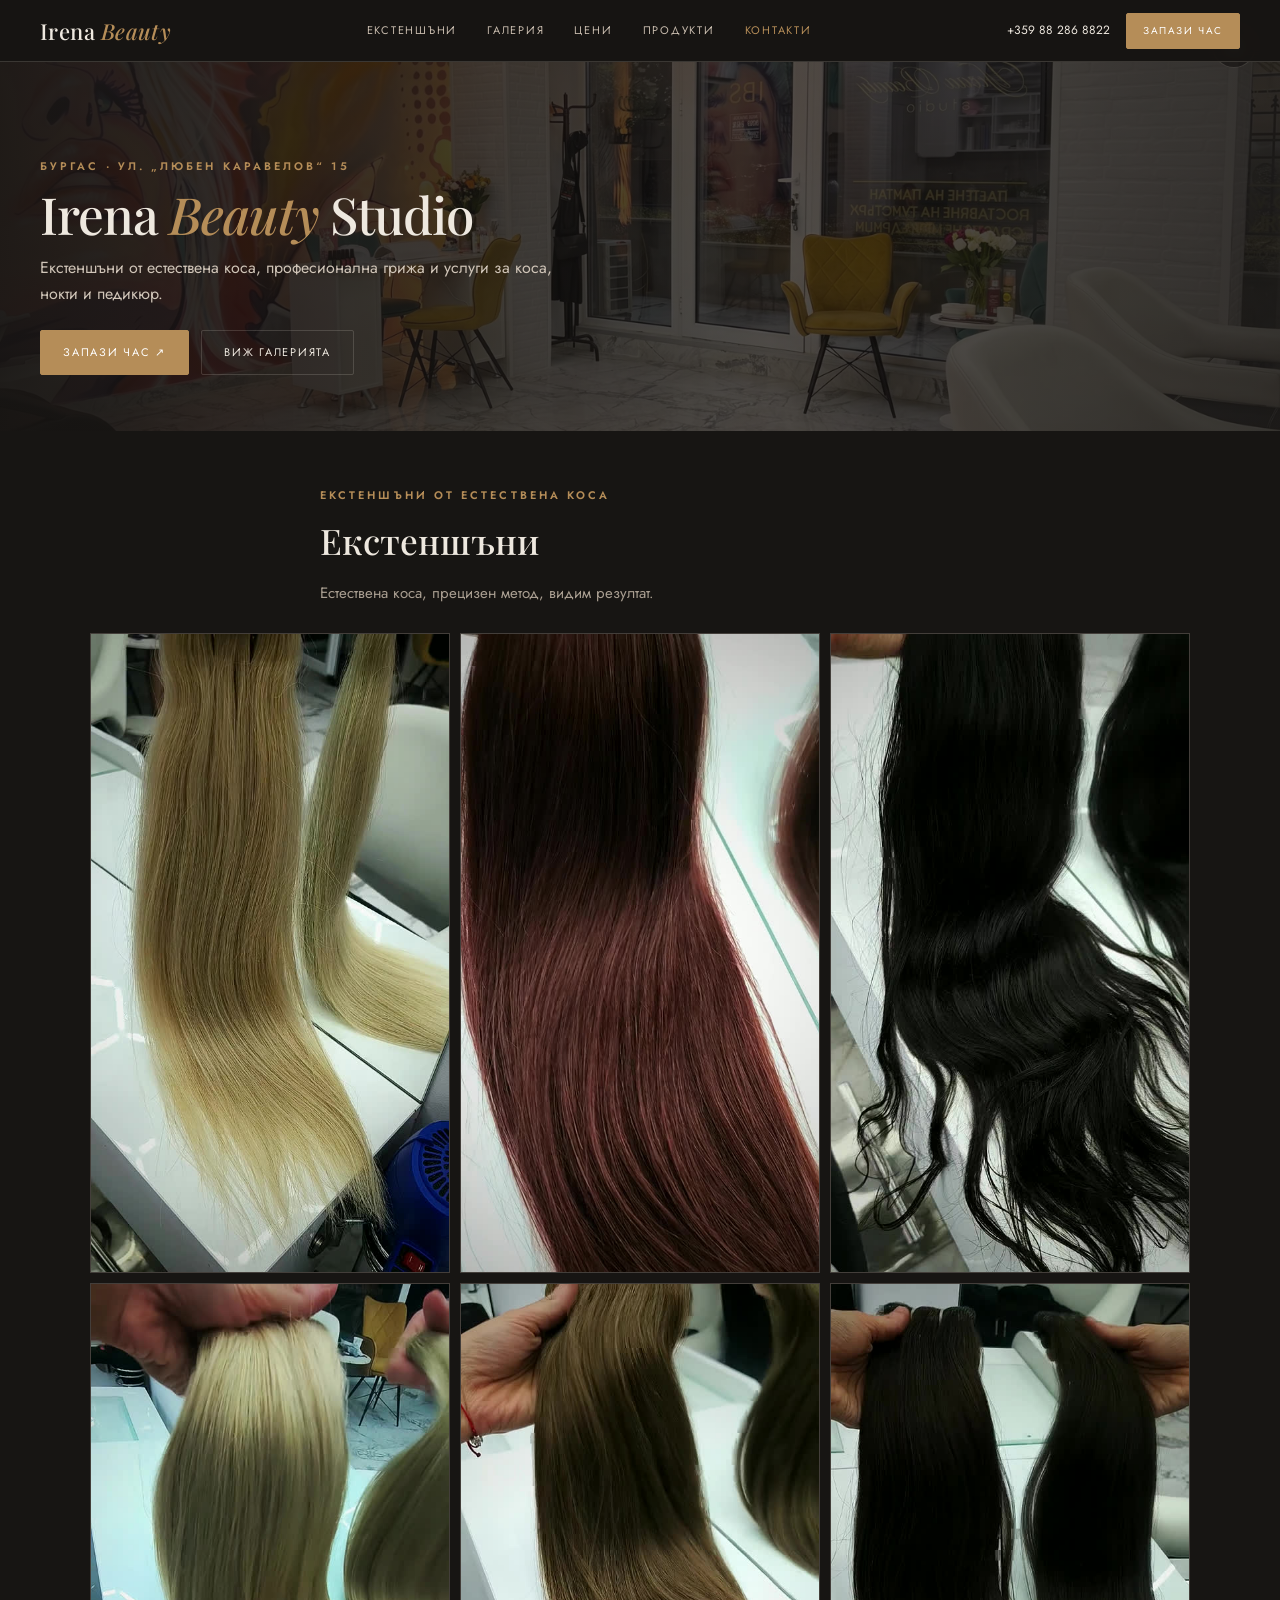
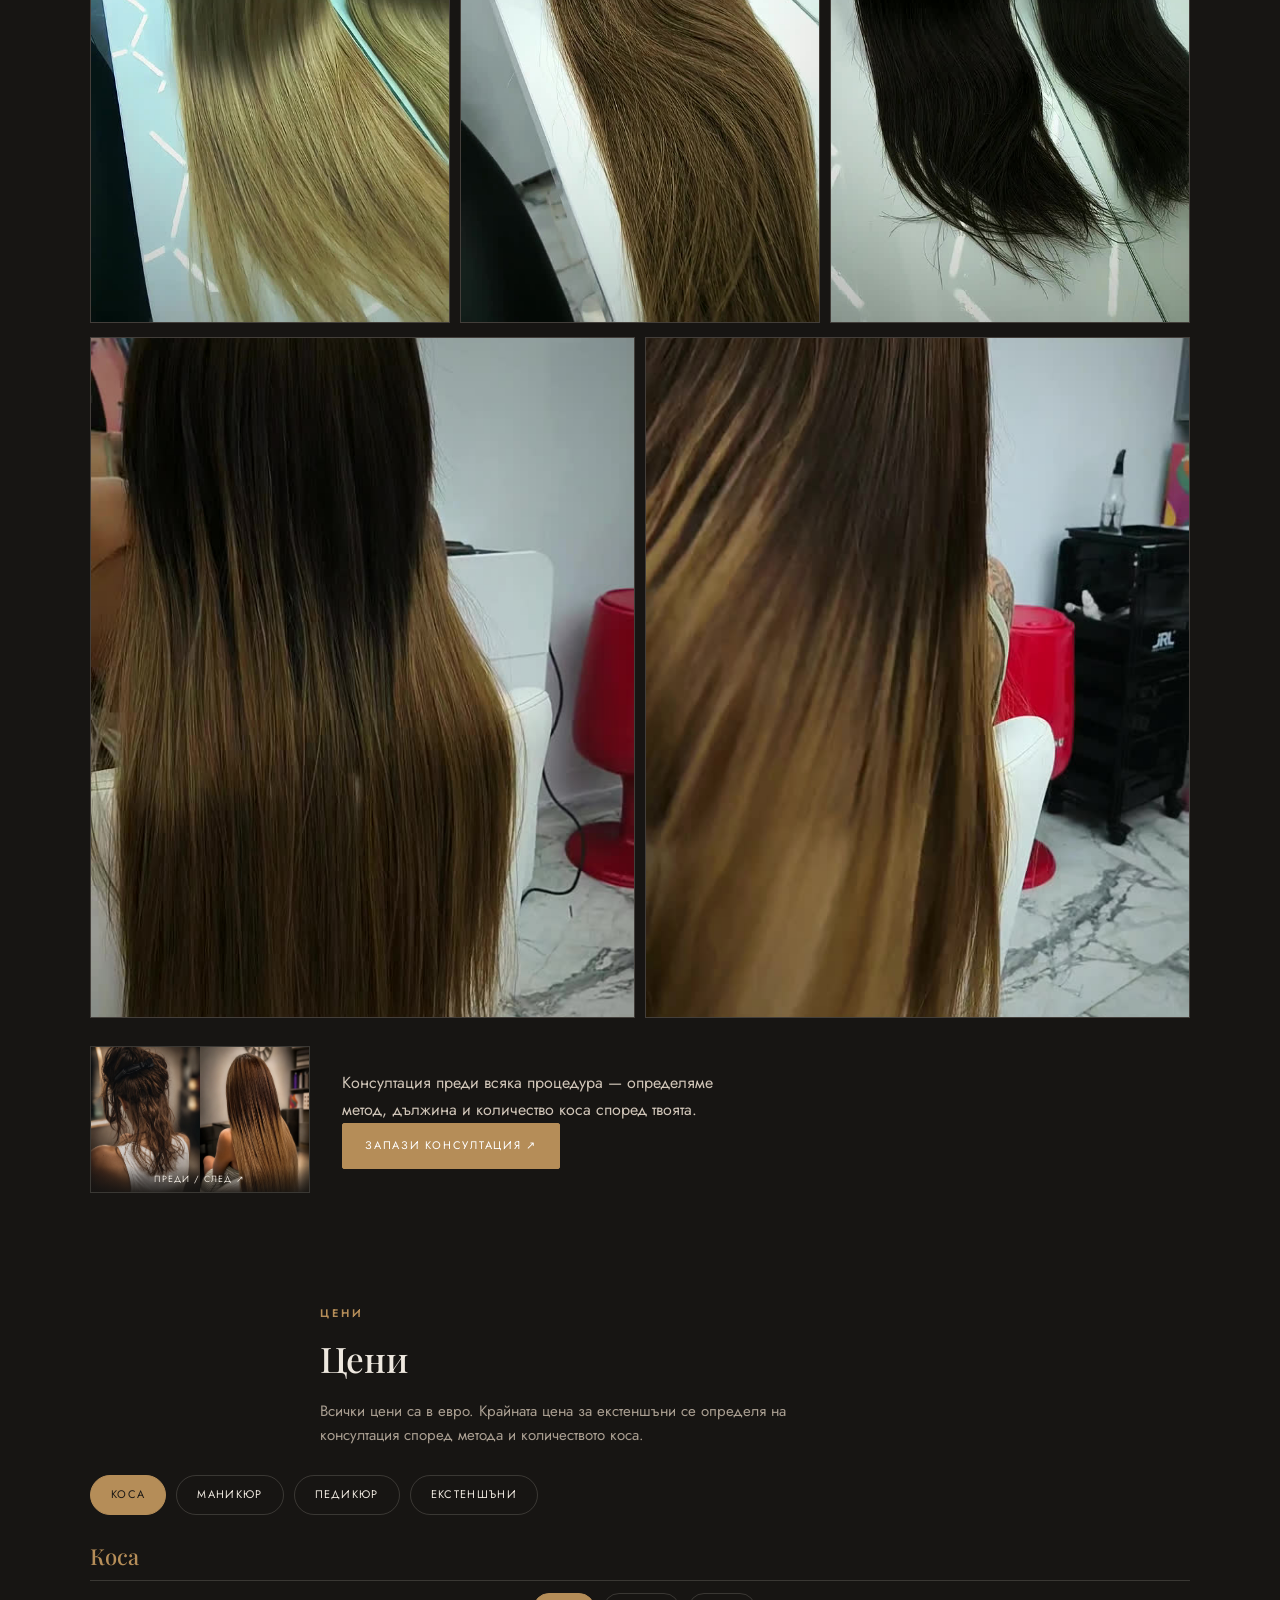
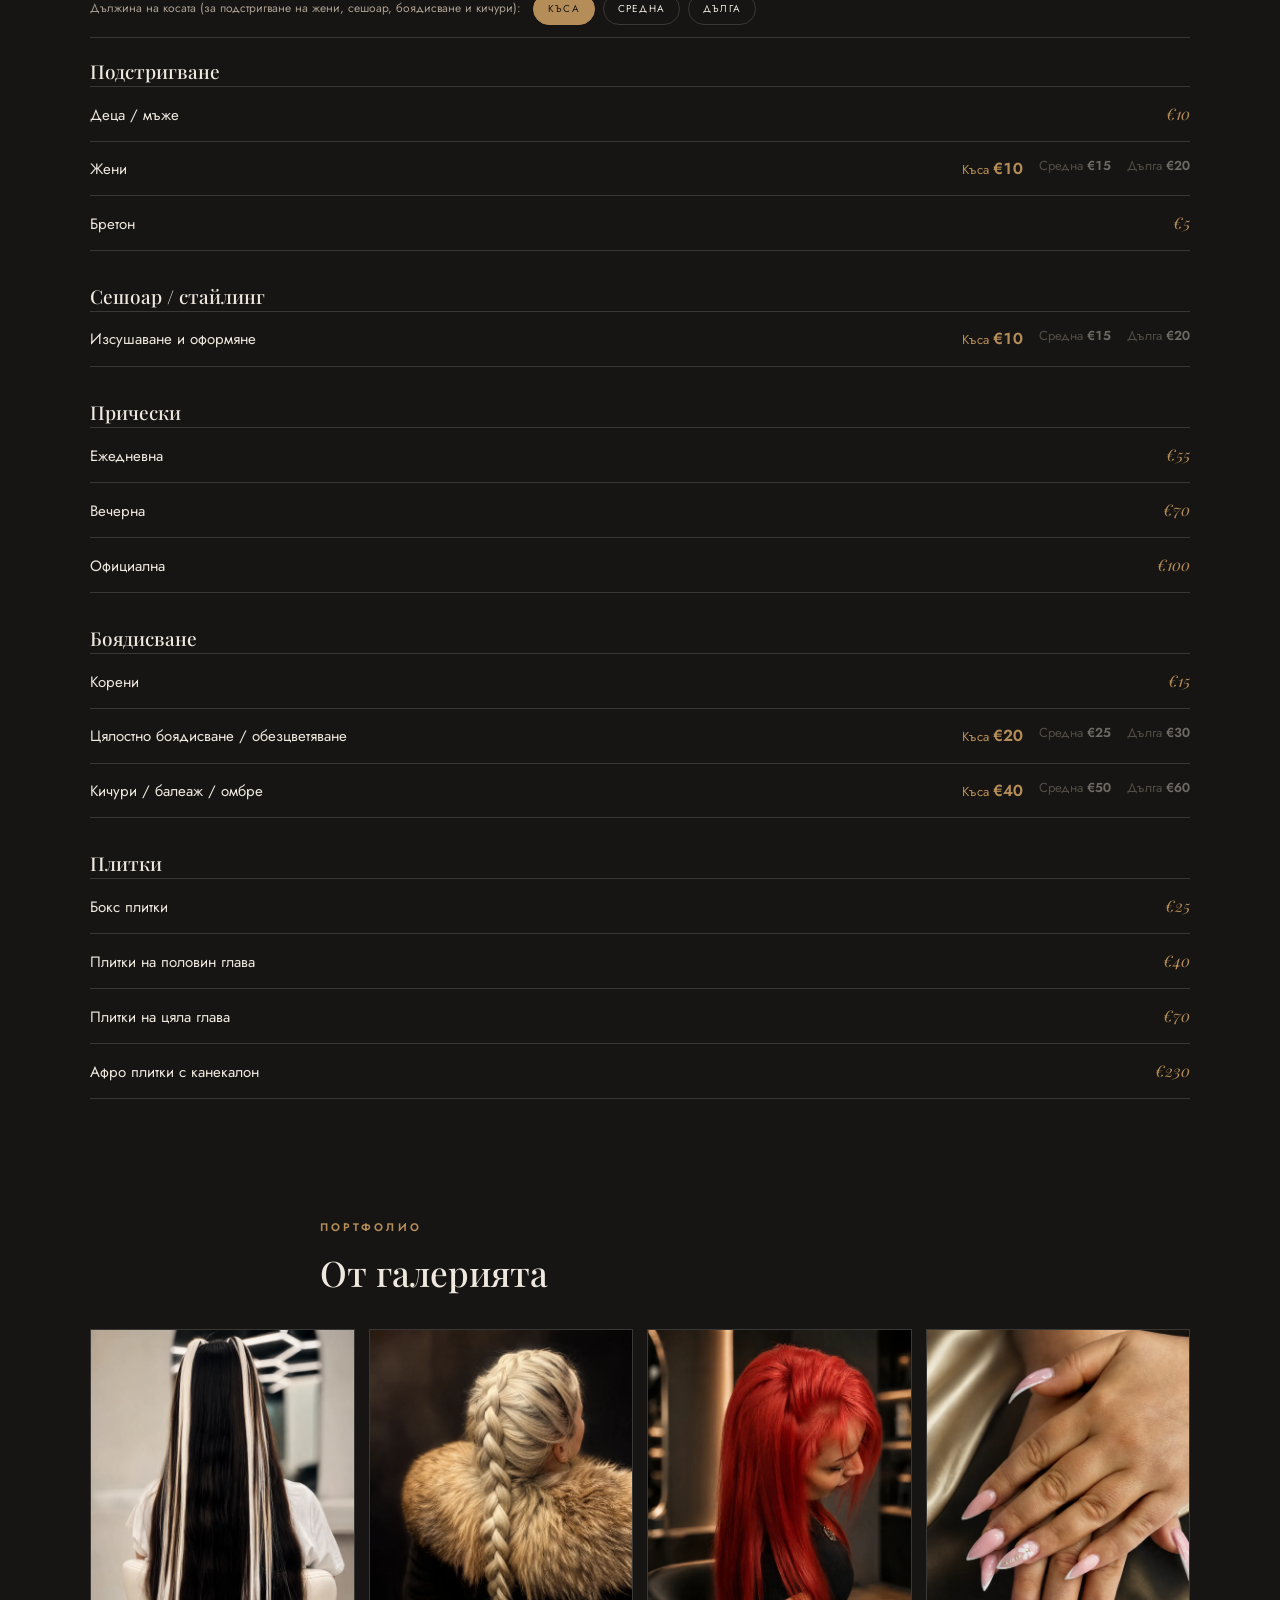
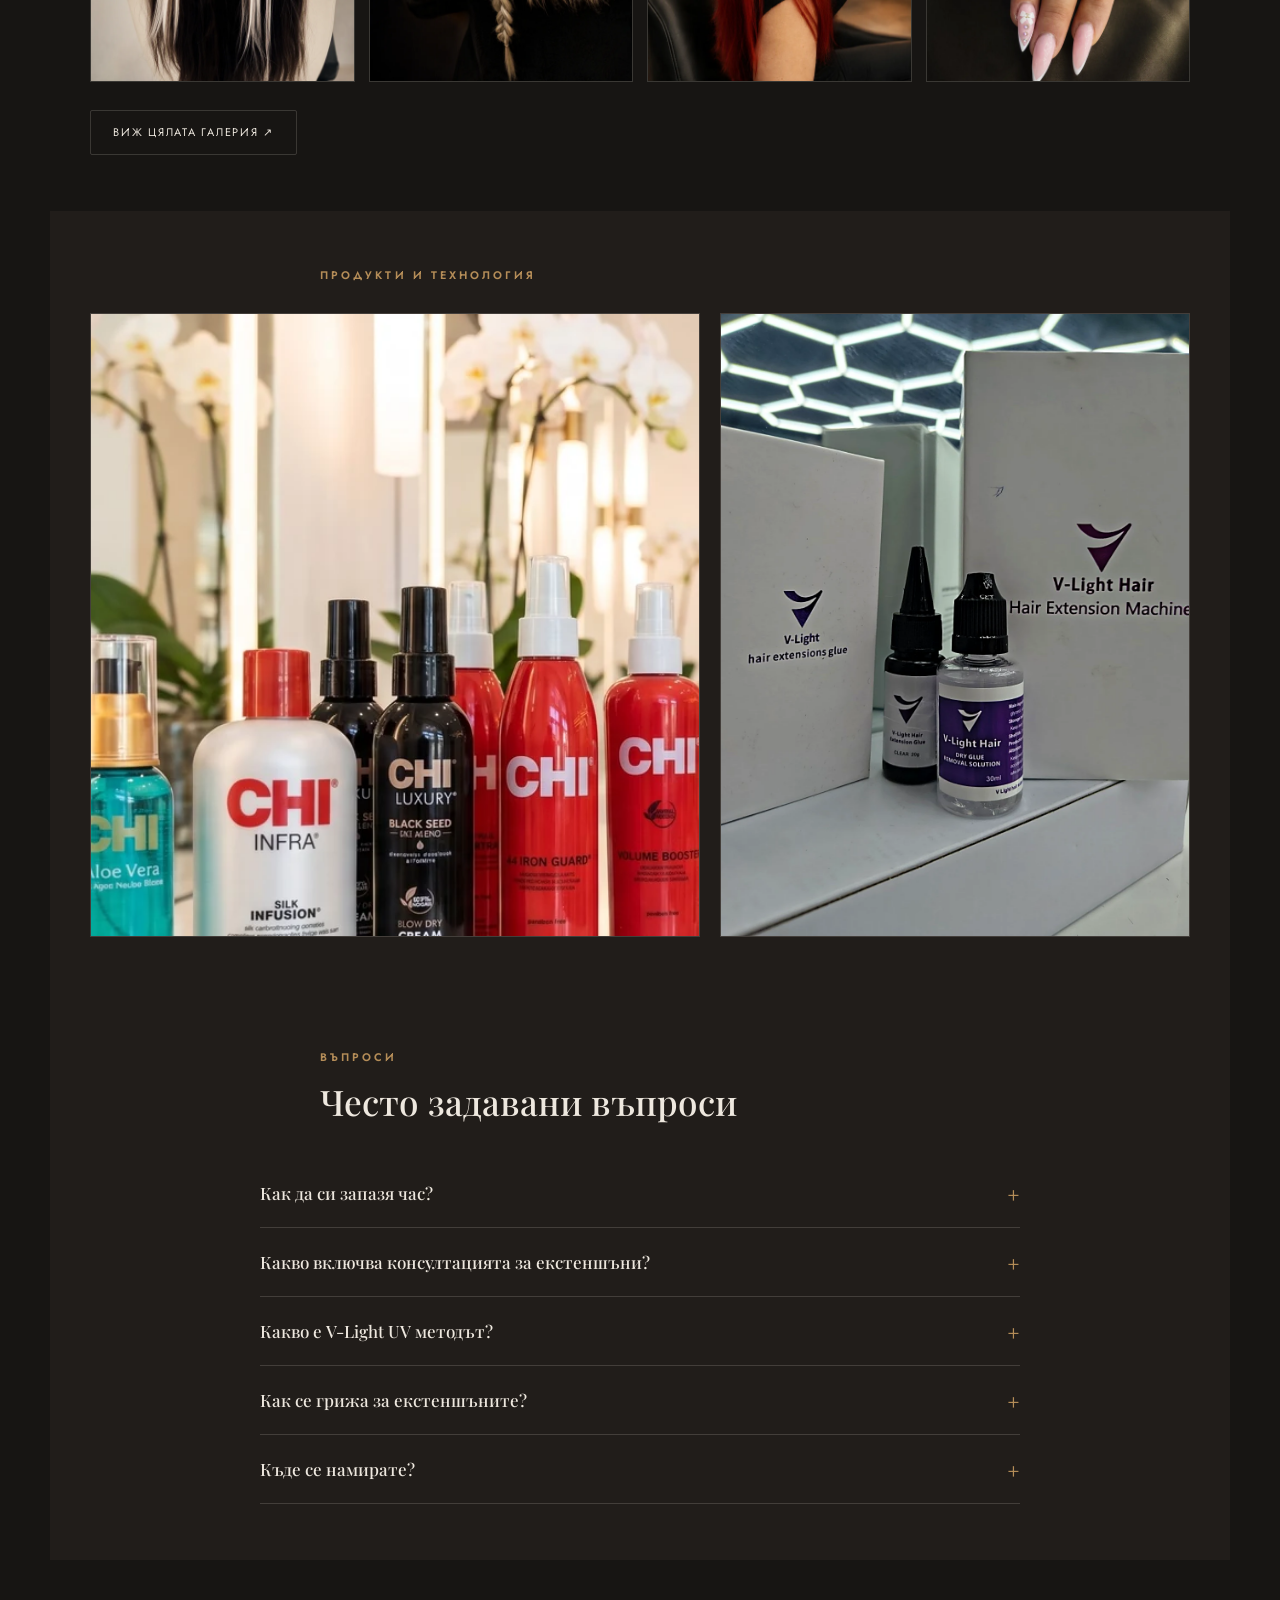
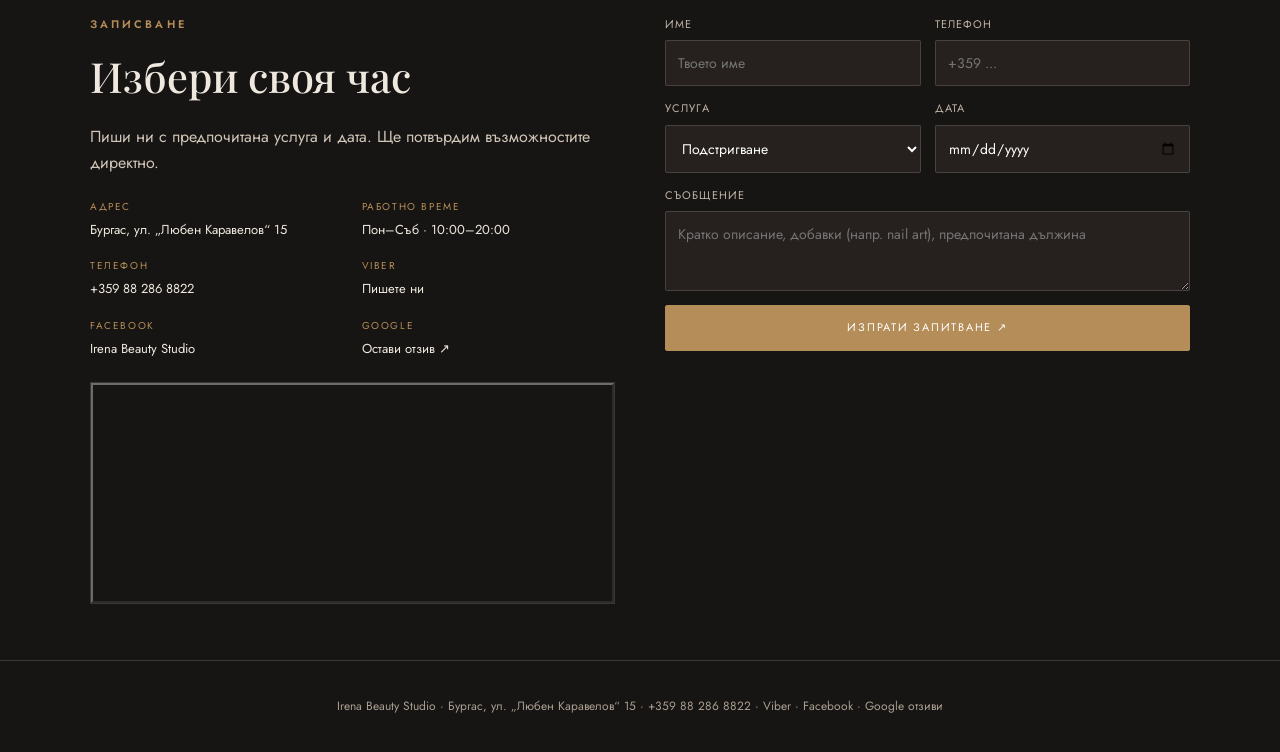
==== index.html @ a1dc0521 "Remove sticky-scroll tech feature; revert video crop changes - Remove the Apple-style sticky V-Light" ====
<!doctype html>
<html lang="bg">
<head>
<meta charset="utf-8">
<meta name="viewport" content="width=device-width,initial-scale=1">
<title>Irena Beauty Studio — Burgas</title>
<meta name="description" content="Irena Beauty Studio — екстеншъни от естествена коса, фризьорски услуги, маникюр и педикюр в Бургас. Пълен ценоразпис и онлайн запитване.">
<link rel="canonical" href="https://viktoriyahristova888-commits.github.io/irenabeautystudio/">
<link rel="icon" href="favicon.ico" sizes="any">
<link rel="icon" href="favicon-32x32.png" type="image/png" sizes="32x32">
<link rel="icon" href="favicon-16x16.png" type="image/png" sizes="16x16">
<link rel="apple-touch-icon" href="apple-touch-icon.png">
<link rel="manifest" href="manifest.json">
<meta name="theme-color" content="#171513">
<meta property="og:type" content="business.business">
<meta property="og:site_name" content="Irena Beauty Studio">
<meta property="og:title" content="Irena Beauty Studio — Бургас">
<meta property="og:description" content="Екстеншъни от естествена коса, фризьорски услуги, маникюр и педикюр в Бургас. Пълен ценоразпис и онлайн запитване.">
<meta property="og:image" content="https://viktoriyahristova888-commits.github.io/irenabeautystudio/images/og-image.jpg">
<meta property="og:url" content="https://viktoriyahristova888-commits.github.io/irenabeautystudio/">
<meta property="og:locale" content="bg_BG">
<meta name="twitter:card" content="summary_large_image">
<meta name="twitter:title" content="Irena Beauty Studio — Бургас">
<meta name="twitter:description" content="Екстеншъни от естествена коса, фризьорски услуги, маникюр и педикюр в Бургас.">
<meta name="twitter:image" content="https://viktoriyahristova888-commits.github.io/irenabeautystudio/images/og-image.jpg">
<link rel="preconnect" href="https://fonts.googleapis.com">
<link rel="preconnect" href="https://fonts.gstatic.com" crossorigin>
<link href="https://fonts.googleapis.com/css2?family=Jost:wght@400;500;600&family=Playfair+Display:ital,wght@0,500;0,600;1,500&display=swap" rel="stylesheet">
<style>
:root{
  --black:#171513;
  --dark:#211d1a;
  --cream:#eee8df;
  --gold:#b58d58;
  --gold-deep:#9b7446;
  --muted:#a99e91;
  --line:rgba(238,232,223,.16);
  --serif:'Playfair Display',Georgia,serif;
  --sans:'Jost',Arial,sans-serif;
}
*{box-sizing:border-box}
html{scroll-behavior:smooth}
@media(prefers-reduced-motion:reduce){html{scroll-behavior:auto}*{transition-duration:.01ms!important;animation-duration:.01ms!important}}
body{margin:0;background:var(--black);color:var(--cream);font-family:var(--sans);font-size:16px;line-height:1.6;-webkit-font-smoothing:antialiased}
button,a{font:inherit;color:inherit}
a{text-decoration:none}
button{border:0;background:none;cursor:pointer}
img{max-width:100%;display:block}
:focus-visible{outline:2px solid var(--gold);outline-offset:3px}

.kicker{font-size:11px;letter-spacing:.28em;text-transform:uppercase;color:var(--gold);font-weight:600}
h1,h2,h3{font-family:var(--serif);font-weight:500;text-wrap:balance;margin:0}
.lead{max-width:520px;color:#d0c5b8;line-height:1.65;margin:14px 0 0;font-size:16px}
.btn{display:inline-flex;align-items:center;justify-content:center;gap:6px;padding:13px 22px;border:1px solid var(--line);font-size:11px;letter-spacing:.16em;text-transform:uppercase;transition:.2s;border-radius:2px}
.btn:hover{border-color:var(--gold);color:var(--gold)}
.btn--gold{background:var(--gold);border-color:var(--gold);color:#fff}
.btn--gold:hover{background:var(--gold-deep);color:#fff}
.btn--sm{padding:9px 16px;font-size:10px}

/* header */
.top{position:sticky;top:0;z-index:10;display:flex;align-items:center;justify-content:space-between;gap:20px;padding:0 40px;height:62px;background:rgba(23,21,19,.92);backdrop-filter:blur(6px);border-bottom:1px solid var(--line)}
.logo{font:500 22px var(--serif);letter-spacing:.02em;color:var(--cream)}
.logo em{color:var(--gold);font-style:italic}
.top__nav{display:flex;gap:30px;flex:1;justify-content:center}
.top__nav a{font-size:11px;letter-spacing:.16em;text-transform:uppercase;color:#c7bbad}
.top__nav a:hover,.top__nav a.active{color:var(--gold)}
.top__actions{display:flex;align-items:center;gap:16px}
.top__phone{font-size:12px;color:var(--cream);white-space:nowrap}
.top__phone:hover{color:var(--gold)}

/* sections */
.section{padding:56px 40px;scroll-margin-top:62px;max-width:1180px;margin:0 auto}
.section--alt{background:var(--dark)}
.section-head{max-width:640px;margin:0 auto 28px}
.section-head h2{font-size:clamp(1.7rem,3.2vw,2.2rem);margin-top:8px}
.section-lead{color:var(--muted);margin-top:12px;font-size:15px;max-width:60ch}

/* hero */
.hero{position:relative;padding:96px 40px 56px;scroll-margin-top:0}
.hero__bg{position:absolute;inset:0;z-index:-1}
.hero__bg img{width:100%;height:100%;object-fit:cover;filter:brightness(.55)}
.hero__bg:after{content:'';position:absolute;inset:0;background:linear-gradient(90deg,rgba(23,21,19,.92),rgba(23,21,19,.45) 60%,rgba(23,21,19,.72))}
.hero__content{position:relative;max-width:600px}
.hero h1{font-size:clamp(2.1rem,4.2vw,3.2rem);line-height:1.04;letter-spacing:-.02em;margin-top:12px}
.hero h1 em{color:var(--gold);font-style:italic}
.hero__actions{display:flex;gap:12px;flex-wrap:wrap;margin-top:22px}

/* pricing */
.tabbar{display:none}
.vh-radio{position:absolute;width:1px;height:1px;overflow:hidden;opacity:0;pointer-events:none}
.tab{display:inline-flex;padding:10px 20px;border:1px solid var(--line);border-radius:999px;font-size:11px;letter-spacing:.12em;text-transform:uppercase;cursor:pointer;transition:.2s}
.tab:hover{border-color:var(--gold)}
.vh-radio:focus-visible + .tab{outline:2px solid var(--gold);outline-offset:3px}
.tab--sm{padding:11px 14px;font-size:10px}
.length-select{display:flex;align-items:center;gap:12px;flex-wrap:wrap;margin:0 0 20px;padding:12px 0;border-top:1px solid var(--line);border-bottom:1px solid var(--line)}
.length-select__label{font-size:12px;color:var(--muted)}
.length-select__group{display:flex;gap:8px}
.panel-title{font-size:22px;color:var(--gold);margin-bottom:6px}
.group-title{font:500 19px var(--serif);color:var(--cream);margin:32px 0 2px}
.group-title:first-of-type{margin-top:0}
.price-list{list-style:none;margin:0 0 8px;padding:0;border-top:1px solid var(--line)}
.price-row{display:flex;justify-content:space-between;align-items:baseline;gap:16px;padding:14px 0;border-bottom:1px solid var(--line)}
.service-name{font-size:15px}
.service-name small{display:block;color:var(--muted);font-size:12px;margin-top:3px;line-height:1.4}
.price{font-family:var(--serif);font-style:italic;color:var(--gold);font-size:16px;white-space:nowrap;font-variant-numeric:tabular-nums}
.tier-prices{display:flex;gap:16px;flex-wrap:wrap;justify-content:flex-end}
.tier{font-size:13px;color:var(--muted);white-space:nowrap}
.tier b{color:var(--cream);font-weight:600;font-variant-numeric:tabular-nums}
.price-row--addon{border-top:1px dashed var(--gold);margin-top:8px;padding-top:18px}
.note{font-size:12px;color:var(--muted);max-width:520px;margin-top:20px}
@supports selector(:has(a)){
  .tabbar{display:flex;gap:10px;flex-wrap:wrap;margin-bottom:24px}
  .panel{display:none}
  .price-tabs:has(#cat-hair:checked) .panel--hair{display:block}
  .price-tabs:has(#cat-mani:checked) .panel--mani{display:block}
  .price-tabs:has(#cat-pedi:checked) .panel--pedi{display:block}
  .price-tabs:has(#cat-ext:checked) .panel--ext{display:block}
  .price-tabs:has(#cat-hair:checked) label[for="cat-hair"],
  .price-tabs:has(#cat-mani:checked) label[for="cat-mani"],
  .price-tabs:has(#cat-pedi:checked) label[for="cat-pedi"],
  .price-tabs:has(#cat-ext:checked) label[for="cat-ext"]{background:var(--gold);border-color:var(--gold);color:#1b1815}
  .panel--hair:has(#len-short:checked) .tier[data-tier="short"],
  .panel--hair:has(#len-medium:checked) .tier[data-tier="medium"],
  .panel--hair:has(#len-long:checked) .tier[data-tier="long"]{color:var(--gold)}
  .panel--hair:has(#len-short:checked) .tier[data-tier="short"] b,
  .panel--hair:has(#len-medium:checked) .tier[data-tier="medium"] b,
  .panel--hair:has(#len-long:checked) .tier[data-tier="long"] b{color:var(--gold);font-size:16px}
  .panel--hair:has(#len-short:checked) .tier:not([data-tier="short"]),
  .panel--hair:has(#len-medium:checked) .tier:not([data-tier="medium"]),
  .panel--hair:has(#len-long:checked) .tier:not([data-tier="long"]){opacity:.4}
  .length-select__group label[for="len-short"],
  .length-select__group label[for="len-medium"],
  .length-select__group label[for="len-long"]{padding:7px 14px}
  .panel--hair:has(#len-short:checked) .length-select__group label[for="len-short"],
  .panel--hair:has(#len-medium:checked) .length-select__group label[for="len-medium"],
  .panel--hair:has(#len-long:checked) .length-select__group label[for="len-long"]{background:var(--gold);border-color:var(--gold);color:#1b1815}
}

/* extensions spotlight */
.swatch-strip{display:grid;grid-template-columns:repeat(3,1fr);gap:10px;margin-bottom:14px}
.swatch{width:100%;aspect-ratio:9/16;object-fit:cover;border:1px solid var(--line);background:var(--dark);display:block;cursor:pointer;transition:opacity .2s}
.swatch:hover{opacity:.85}
.process-strip{display:grid;grid-template-columns:1fr 1fr;gap:10px;margin-bottom:28px}
.process-clip{position:relative;border:1px solid var(--line);background:var(--dark)}
.process-clip video{width:100%;aspect-ratio:4/5;object-fit:cover;display:block;cursor:pointer;transition:opacity .2s}
.process-clip video:hover{opacity:.85}

/* video lightbox */
dialog.video-lightbox{border:0;padding:0;background:transparent;max-width:min(92vw,480px);margin:auto}
dialog.video-lightbox::backdrop{background:rgba(10,9,8,.92)}
dialog.video-lightbox video{width:100%;display:block;max-height:88vh}
.video-lightbox__close{position:fixed;top:24px;right:24px;background:rgba(23,21,19,.7);color:var(--cream);border:1px solid var(--line);width:44px;height:44px;border-radius:50%;display:flex;align-items:center;justify-content:center;font-size:18px;cursor:pointer}
.video-lightbox__close:hover{border-color:var(--gold);color:var(--gold)}
.extensions-proof{display:grid;grid-template-columns:auto 1fr;gap:32px;align-items:center}
.ba-preview{position:relative;display:grid;grid-template-columns:1fr 1fr;width:220px;border:1px solid var(--line);overflow:hidden;flex-shrink:0}
.ba-preview img{width:100%;height:100%;object-fit:cover;aspect-ratio:3/4}
.ba-preview__label{position:absolute;bottom:0;left:0;right:0;padding:6px;text-align:center;font-size:9px;letter-spacing:.12em;text-transform:uppercase;color:var(--cream);background:linear-gradient(transparent,rgba(23,21,19,.85))}
.extensions-proof__text{max-width:420px}
.extensions-proof__text .lead{margin-top:0}

/* gallery teaser */
.teaser-grid{display:grid;grid-template-columns:repeat(4,1fr);gap:14px}
.teaser-tile{position:relative;display:block;overflow:hidden;aspect-ratio:3/4;border:1px solid var(--line)}
.teaser-tile img{width:100%;height:100%;object-fit:cover;transition:transform .5s cubic-bezier(.2,.8,.2,1)}
.teaser-tile:hover img{transform:scale(1.045)}

/* scroll reveal */
.reveal{opacity:0;transform:translateY(22px) scale(.985);transition:opacity .7s ease,transform .7s cubic-bezier(.16,.8,.2,1)}
.reveal.is-visible{opacity:1;transform:none}

/* studio / products */
.studio-grid{display:grid;grid-template-columns:1.3fr 1fr;gap:20px}
.studio-card{position:relative;margin:0;overflow:hidden;border:1px solid var(--line)}
.studio-card img{width:100%;height:100%;object-fit:cover}
.studio-card figcaption{padding:16px 18px;font-size:13px;color:var(--muted);background:var(--black)}

/* contact */
.contact-grid{display:grid;grid-template-columns:1fr 1fr;gap:50px;align-items:start}
.contact-grid h2{font-size:clamp(1.8rem,3.6vw,2.6rem);margin-top:10px}
.facts{display:grid;grid-template-columns:1fr 1fr;gap:18px;margin:22px 0 0;padding:0;font-size:13px}
.facts>div{margin:0}
.facts dt{color:var(--gold);font-size:10px;letter-spacing:.16em;text-transform:uppercase;margin-bottom:5px}
.facts dd{margin:0}
.facts a:hover{color:var(--gold)}
.map-embed{margin-top:22px;border:1px solid var(--line);line-height:0}
.map-embed iframe{width:100%;height:220px;display:block;filter:invert(92%) hue-rotate(180deg) contrast(90%)}
.form{display:grid;grid-template-columns:1fr 1fr;gap:14px}
.form label{font-size:11px;letter-spacing:.1em;text-transform:uppercase;color:#bfb3a6}
.form label:last-of-type,.form button,.form__msg{grid-column:1/-1}
.form input,.form select,.form textarea{width:100%;display:block;margin-top:7px;padding:12px;background:#26211e;color:#fff;border:1px solid var(--line);border-radius:2px;font-size:14px;outline:none;font-family:var(--sans)}
.form textarea{min-height:80px;resize:vertical}
.form input:focus,.form select:focus,.form textarea:focus{border-color:var(--gold)}
.form__msg{display:none;font-size:13px;color:#dfbe91;padding-top:6px}
.form__msg.show{display:block}

/* faq */
.faq{max-width:760px;margin:0 auto}
.faq details{border-bottom:1px solid var(--line);padding:18px 0}
.faq summary{cursor:pointer;font:500 17px var(--serif);color:var(--cream);list-style:none;display:flex;justify-content:space-between;align-items:center;gap:16px}
.faq summary::-webkit-details-marker{display:none}
.faq summary::after{content:'+';color:var(--gold);font-size:22px;font-family:var(--sans);font-weight:300;transition:transform .2s;flex-shrink:0}
.faq details[open] summary::after{transform:rotate(45deg)}
.faq details p{color:var(--muted);margin:12px 0 0;font-size:14px;line-height:1.6;max-width:60ch}

footer{padding:36px 40px;text-align:center;border-top:1px solid var(--line);font-size:12px;color:var(--muted)}
footer a:hover{color:var(--gold)}

@media(max-width:900px){
  .studio-grid{grid-template-columns:1fr}
  .contact-grid{grid-template-columns:1fr;gap:40px}
  .teaser-grid{grid-template-columns:repeat(2,1fr)}
  .extensions-proof{grid-template-columns:1fr;justify-items:center;text-align:center}
}
@media(max-width:600px){
  .swatch-strip{grid-template-columns:repeat(2,1fr)}
  .process-strip{grid-template-columns:1fr}
}
@media(max-width:760px){
  .top{padding:0 20px;height:56px}
  .top__nav{display:none}
  .top__phone{display:none}
  .section{padding:40px 20px}
  .hero{padding:84px 20px 40px}
  .facts{grid-template-columns:1fr}
  .form{grid-template-columns:1fr}
  .form label:last-of-type,.form button,.form__msg{grid-column:auto}
  .price-row{flex-direction:column;align-items:flex-start;gap:6px}
  .tier-prices{justify-content:flex-start}
  .map-embed iframe{height:180px}
}
</style>
<script type="application/ld+json">
{
  "@context": "https://schema.org",
  "@type": "BeautySalon",
  "name": "Irena Beauty Studio",
  "image": "https://viktoriyahristova888-commits.github.io/irenabeautystudio/images/og-image.jpg",
  "url": "https://viktoriyahristova888-commits.github.io/irenabeautystudio/",
  "telephone": "+359882868822",
  "priceRange": "€€",
  "address": {
    "@type": "PostalAddress",
    "streetAddress": "ул. „Любен Каравелов“ 15",
    "addressLocality": "Бургас",
    "addressCountry": "BG"
  },
  "openingHoursSpecification": {
    "@type": "OpeningHoursSpecification",
    "dayOfWeek": ["Monday","Tuesday","Wednesday","Thursday","Friday","Saturday"],
    "opens": "10:00",
    "closes": "20:00"
  },
  "sameAs": ["https://www.facebook.com/profile.php?id=61592300043325", "https://www.google.com/maps/place/Irena+Beauty+Studio/@42.4995129,27.4697753,17z/data=!3m1!4b1!4m6!3m5!1s0x40a69512928afc09:0x32889e9de14c91b3!8m2!3d42.4995129!4d27.4697753!16s%2Fg%2F11ntpxrgth"]
}
</script>
</head>
<body>

<header class="top">
  <a class="logo" href="#" onclick="window.scrollTo({top:0,behavior:'smooth'});return false">Irena <em>Beauty</em></a>
  <nav class="top__nav" aria-label="Основна навигация">
    <a href="#extensions">Екстеншъни</a>
    <a href="gallery.html">Галерия</a>
    <a href="#pricing">Цени</a>
    <a href="#studio">Продукти</a>
    <a href="#contact">Контакти</a>
  </nav>
  <div class="top__actions">
    <a class="top__phone" href="tel:+359882868822">+359 88 286 8822</a>
    <a class="btn btn--gold btn--sm" href="#contact">Запази час</a>
  </div>
</header>

<section class="hero">
  <div class="hero__bg"><img src="images/hero-main.webp" alt="Интериор на Irena Beauty Studio" width="1600" height="893" fetchpriority="high"></div>
  <div class="hero__content">
    <div class="kicker">Бургас · ул. „Любен Каравелов“ 15</div>
    <h1>Irena <em>Beauty</em> Studio</h1>
    <p class="lead">Екстеншъни от естествена коса, професионална грижа и услуги за коса, нокти и педикюр.</p>
    <div class="hero__actions">
      <a class="btn btn--gold" href="#contact">Запази час ↗</a>
      <a class="btn" href="gallery.html">Виж галерията</a>
    </div>
  </div>
</section>

<section id="extensions" class="section reveal">
  <div class="section-head">
    <div class="kicker">Екстеншъни от естествена коса</div>
    <h2>Екстеншъни</h2>
    <p class="section-lead">Естествена коса, прецизен метод, видим резултат.</p>
  </div>

  <div class="swatch-strip">
    <video class="swatch" data-src="videos/swatch/swatch-1.mp4" poster="videos/swatch/swatch-1-poster.jpg" muted loop playsinline preload="none"></video>
    <video class="swatch" data-src="videos/swatch/swatch-4.mp4" poster="videos/swatch/swatch-4-poster.jpg" muted loop playsinline preload="none"></video>
    <video class="swatch" data-src="videos/swatch/swatch-5.mp4" poster="videos/swatch/swatch-5-poster.jpg" muted loop playsinline preload="none"></video>
    <video class="swatch" data-src="videos/swatch/swatch-6.mp4" poster="videos/swatch/swatch-6-poster.jpg" muted loop playsinline preload="none"></video>
    <video class="swatch" data-src="videos/swatch/swatch-7.mp4" poster="videos/swatch/swatch-7-poster.jpg" muted loop playsinline preload="none"></video>
    <video class="swatch" data-src="videos/swatch/swatch-8.mp4" poster="videos/swatch/swatch-8-poster.jpg" muted loop playsinline preload="none"></video>
  </div>

  <div class="process-strip">
    <div class="process-clip">
      <video data-src="videos/process/process-1.mp4" poster="videos/process/process-1-poster.jpg" muted loop playsinline preload="none"></video>
    </div>
    <div class="process-clip">
      <video data-src="videos/process/process-2.mp4" poster="videos/process/process-2-poster.jpg" muted loop playsinline preload="none"></video>
    </div>
  </div>

  <div class="extensions-proof">
    <a class="ba-preview" href="gallery.html#before-after">
      <img src="images/gallery/g43.webp" alt="Преди" width="1100" height="1467" loading="lazy">
      <img src="images/gallery/g41.webp" alt="След" width="1100" height="1467" loading="lazy">
      <span class="ba-preview__label">Преди / След ↗</span>
    </a>
    <div class="extensions-proof__text">
      <p class="lead">Консултация преди всяка процедура — определяме метод, дължина и количество коса според твоята.</p>
      <a class="btn btn--gold" href="#contact">Запази консултация ↗</a>
    </div>
  </div>
</section>

<section id="pricing" class="section reveal">
  <div class="section-head">
    <div class="kicker">Цени</div>
    <h2>Цени</h2>
    <p class="section-lead">Всички цени са в евро. Крайната цена за екстеншъни се определя на консултация според метода и количеството коса.</p>
  </div>

  <div class="price-tabs">
    <div class="tabbar">
      <input type="radio" name="cat" id="cat-hair" class="vh-radio" checked><label for="cat-hair" class="tab">Коса</label>
      <input type="radio" name="cat" id="cat-mani" class="vh-radio"><label for="cat-mani" class="tab">Маникюр</label>
      <input type="radio" name="cat" id="cat-pedi" class="vh-radio"><label for="cat-pedi" class="tab">Педикюр</label>
      <input type="radio" name="cat" id="cat-ext" class="vh-radio"><label for="cat-ext" class="tab">Екстеншъни</label>
    </div>

    <div class="panels">

      <div class="panel panel--hair">
        <h3 class="panel-title">Коса</h3>

        <div class="length-select">
          <span class="length-select__label">Дължина на косата (за подстригване на жени, сешоар, боядисване и кичури):</span>
          <span class="length-select__group">
            <input type="radio" name="len" id="len-short" class="vh-radio" checked><label for="len-short" class="tab tab--sm">Къса</label>
            <input type="radio" name="len" id="len-medium" class="vh-radio"><label for="len-medium" class="tab tab--sm">Средна</label>
            <input type="radio" name="len" id="len-long" class="vh-radio"><label for="len-long" class="tab tab--sm">Дълга</label>
          </span>
        </div>

        <h4 class="group-title">Подстригване</h4>
        <ul class="price-list">
          <li class="price-row"><span class="service-name">Деца / мъже</span><span class="price">€10</span></li>
          <li class="price-row"><span class="service-name">Жени</span>
            <span class="tier-prices">
              <span class="tier" data-tier="short">Къса <b>€10</b></span>
              <span class="tier" data-tier="medium">Средна <b>€15</b></span>
              <span class="tier" data-tier="long">Дълга <b>€20</b></span>
            </span>
          </li>
          <li class="price-row"><span class="service-name">Бретон</span><span class="price">€5</span></li>
        </ul>

        <h4 class="group-title">Сешоар / стайлинг</h4>
        <ul class="price-list">
          <li class="price-row"><span class="service-name">Изсушаване и оформяне</span>
            <span class="tier-prices">
              <span class="tier" data-tier="short">Къса <b>€10</b></span>
              <span class="tier" data-tier="medium">Средна <b>€15</b></span>
              <span class="tier" data-tier="long">Дълга <b>€20</b></span>
            </span>
          </li>
        </ul>

        <h4 class="group-title">Прически</h4>
        <ul class="price-list">
          <li class="price-row"><span class="service-name">Ежедневна</span><span class="price">€55</span></li>
          <li class="price-row"><span class="service-name">Вечерна</span><span class="price">€70</span></li>
          <li class="price-row"><span class="service-name">Официална</span><span class="price">€100</span></li>
        </ul>

        <h4 class="group-title">Боядисване</h4>
        <ul class="price-list">
          <li class="price-row"><span class="service-name">Корени</span><span class="price">€15</span></li>
          <li class="price-row"><span class="service-name">Цялостно боядисване / обезцветяване</span>
            <span class="tier-prices">
              <span class="tier" data-tier="short">Къса <b>€20</b></span>
              <span class="tier" data-tier="medium">Средна <b>€25</b></span>
              <span class="tier" data-tier="long">Дълга <b>€30</b></span>
            </span>
          </li>
          <li class="price-row"><span class="service-name">Кичури / балеаж / омбре</span>
            <span class="tier-prices">
              <span class="tier" data-tier="short">Къса <b>€40</b></span>
              <span class="tier" data-tier="medium">Средна <b>€50</b></span>
              <span class="tier" data-tier="long">Дълга <b>€60</b></span>
            </span>
          </li>
        </ul>

        <h4 class="group-title">Плитки</h4>
        <ul class="price-list">
          <li class="price-row"><span class="service-name">Бокс плитки</span><span class="price">€25</span></li>
          <li class="price-row"><span class="service-name">Плитки на половин глава</span><span class="price">€40</span></li>
          <li class="price-row"><span class="service-name">Плитки на цяла глава</span><span class="price">€70</span></li>
          <li class="price-row"><span class="service-name">Афро плитки с канекалон</span><span class="price">€230</span></li>
        </ul>
      </div>

      <div class="panel panel--mani">
        <h3 class="panel-title">Маникюр</h3>
        <ul class="price-list">
          <li class="price-row"><span class="service-name">Свалящ гел лак</span><span class="price">€5</span></li>
          <li class="price-row"><span class="service-name">Оформяне и грижа за кожички</span><span class="price">€10</span></li>
          <li class="price-row"><span class="service-name">Гел лак</span><span class="price">€10</span></li>
          <li class="price-row"><span class="service-name">Гел с гел лак</span><span class="price">€15</span></li>
          <li class="price-row"><span class="service-name">Изграждане с типс</span><span class="price">€30</span></li>
          <li class="price-row"><span class="service-name">Изграждане с форма (скулптуриране)</span><span class="price">€40</span></li>
          <li class="price-row"><span class="service-name">Поддръжка / допълване</span><span class="price">€25</span></li>
          <li class="price-row price-row--addon"><span class="service-name">+ Nail art <small>добавка към маникюр или педикюр</small></span><span class="price">€5</span></li>
        </ul>
      </div>

      <div class="panel panel--pedi">
        <h3 class="panel-title">Педикюр</h3>
        <ul class="price-list">
          <li class="price-row"><span class="service-name">Свалящ гел лак</span><span class="price">€5</span></li>
          <li class="price-row"><span class="service-name">Оформяне и грижа за кожички</span><span class="price">€10</span></li>
          <li class="price-row"><span class="service-name">Гел лак</span><span class="price">€10</span></li>
          <li class="price-row"><span class="service-name">Пълен педикюр <small>оформяне, почистване, премахване на загрубяла кожа и гел лак</small></span><span class="price">€60</span></li>
          <li class="price-row price-row--addon"><span class="service-name">+ Nail art <small>добавка към маникюр или педикюр</small></span><span class="price">€5</span></li>
        </ul>
      </div>

      <div class="panel panel--ext">
        <h3 class="panel-title">Екстеншъни</h3>
        <ul class="price-list">
          <li class="price-row"><span class="service-name">Консултация и план</span><span class="price">Безплатно</span></li>
          <li class="price-row"><span class="service-name">V-Light UV · поставяне</span><span class="price">от €150</span></li>
          <li class="price-row"><span class="service-name">Поддръжка</span><span class="price">от €60</span></li>
          <li class="price-row"><span class="service-name">Сваляне</span><span class="price">от €30</span></li>
        </ul>
        <p class="note">Точната цена зависи от метода, дължината и количеството коса — определя се на консултацията.</p>
      </div>

    </div>
  </div>
</section>

<section class="section reveal">
  <div class="section-head">
    <div class="kicker">Портфолио</div>
    <h2>От галерията</h2>
  </div>
  <div class="teaser-grid">
    <a class="teaser-tile" href="gallery.html"><img src="images/gallery/g66.webp" alt="Контрастни кичури на тъмна коса" width="1100" height="1467" loading="lazy"></a>
    <a class="teaser-tile" href="gallery.html"><img src="images/gallery/g48.webp" alt="Плитка с кожена яка" width="1100" height="1467" loading="lazy"></a>
    <a class="teaser-tile" href="gallery.html"><img src="images/gallery/g61.webp" alt="Наситен червен цвят" width="1100" height="1467" loading="lazy"></a>
    <a class="teaser-tile" href="gallery.html"><img src="images/gallery/g64.webp" alt="Маникюр с nail art" width="1100" height="1467" loading="lazy"></a>
  </div>
  <div style="margin-top:28px"><a class="btn" href="gallery.html">Виж цялата галерия ↗</a></div>
</section>

<section id="studio" class="section section--alt reveal">
  <div class="section-head">
    <div class="kicker">Продукти и технология</div>
  </div>
  <div class="studio-grid">
    <figure class="studio-card">
      <img src="images/produkti-shelf.webp" alt="Професионални продукти CHI в студиото" width="1000" height="563" loading="lazy">
      <figcaption>Работим с CHI, K18 и други професионални марки.</figcaption>
    </figure>
    <figure class="studio-card">
      <img src="images/vlight-tech.webp" alt="V-Light UV технология за екстеншъни" width="1200" height="1460" loading="lazy">
      <figcaption>V-Light UV технология за екстеншъни от естествена коса.</figcaption>
    </figure>
  </div>
</section>

<section id="faq" class="section section--alt reveal">
  <div class="section-head">
    <div class="kicker">Въпроси</div>
    <h2>Често задавани въпроси</h2>
  </div>
  <div class="faq">
    <details>
      <summary>Как да си запазя час?</summary>
      <p>През формата по-долу, обаждане на +359 88 286 8822 или съобщение във Viber или Facebook — потвърждаваме възможностите директно.</p>
    </details>
    <details>
      <summary>Какво включва консултацията за екстеншъни?</summary>
      <p>Определяме метод, дължина и количество коса според твоята. Обсъждаме заедно цвят, текстура и очакван резултат, преди да запазим дата за самата процедура.</p>
    </details>
    <details>
      <summary>Какво е V-Light UV методът?</summary>
      <p>Връзката между косъмите се втвърдява с UV светлина, вместо с топлина или лепило. Резултатът е лека и незабележима връзка — метод, подходящ и за по-тънка естествена коса.</p>
    </details>
    <details>
      <summary>Как се грижа за екстеншъните?</summary>
      <p>Разресвай внимателно от краищата нагоре и избягвай масла и силикони близо до връзката. Препоръчваме редовна поддръжка в салона, за да останат чисти и здрави.</p>
    </details>
    <details>
      <summary>Къде се намирате?</summary>
      <p>В Бургас, ул. „Любен Каравелов“ 15 — картата в контактите по-долу показва точното местоположение.</p>
    </details>
  </div>
</section>

<section id="contact" class="section reveal">
  <div class="contact-grid">
    <div>
      <div class="kicker">Записване</div>
      <h2>Избери своя час</h2>
      <p class="lead">Пиши ни с предпочитана услуга и дата. Ще потвърдим възможностите директно.</p>
      <dl class="facts">
        <div><dt>Адрес</dt><dd>Бургас, ул. „Любен Каравелов“ 15</dd></div>
        <div><dt>Работно време</dt><dd>Пон–Съб · 10:00–20:00</dd></div>
        <div><dt>Телефон</dt><dd><a href="tel:+359882868822">+359 88 286 8822</a></dd></div>
        <div><dt>Viber</dt><dd><a href="viber://chat?number=%2B359882868822">Пишете ни</a></dd></div>
        <div><dt>Facebook</dt><dd><a href="https://www.facebook.com/profile.php?id=61592300043325" target="_blank" rel="noopener">Irena Beauty Studio</a></dd></div>
        <div><dt>Google</dt><dd><a href="https://www.google.com/maps/place/Irena+Beauty+Studio/@42.4995129,27.4697753,17z/data=!3m1!4b1!4m6!3m5!1s0x40a69512928afc09:0x32889e9de14c91b3!8m2!3d42.4995129!4d27.4697753!16s%2Fg%2F11ntpxrgth" target="_blank" rel="noopener">Остави отзив ↗</a></dd></div>
      </dl>
      <div class="map-embed">
        <iframe src="https://www.google.com/maps?q=Irena%20Beauty%20Studio%2C%20%D1%83%D0%BB.%20%D0%9B%D1%8E%D0%B1%D0%B5%D0%BD%20%D0%9A%D0%B0%D1%80%D0%B0%D0%B2%D0%B5%D0%BB%D0%BE%D0%B2%2015%2C%20%D0%91%D1%83%D1%80%D0%B3%D0%B0%D1%81&output=embed" loading="lazy" referrerpolicy="no-referrer-when-downgrade" title="Карта с местоположението на Irena Beauty Studio"></iframe>
      </div>
    </div>
    <form class="form" id="bookForm" action="https://formsubmit.co/irenabeauty.studio.bs@gmail.com" method="POST">
      <input type="hidden" name="_subject" value="Нова заявка за час — Irena Beauty Studio">
      <input type="hidden" name="_template" value="table">
      <input type="hidden" name="_captcha" value="false">
      <label>Име<input name="name" required placeholder="Твоето име"></label>
      <label>Телефон<input name="phone" required placeholder="+359 ..."></label>
      <label>Услуга<select name="service">
        <option>Подстригване</option>
        <option>Боядисване</option>
        <option>Прическа</option>
        <option>Плитки</option>
        <option>Маникюр</option>
        <option>Педикюр</option>
        <option>Екстеншъни</option>
        <option>Консултация</option>
      </select></label>
      <label>Дата<input name="date" type="date"></label>
      <label>Съобщение<textarea name="message" placeholder="Кратко описание, добавки (напр. nail art), предпочитана дължина"></textarea></label>
      <div class="form__msg" id="formMsg">Запитването е изпратено. Ще се свържем с теб.</div>
      <button class="btn btn--gold" type="submit">Изпрати запитване ↗</button>
    </form>
  </div>
</section>

<footer>
  Irena Beauty Studio · Бургас, ул. „Любен Каравелов“ 15 · <a href="tel:+359882868822">+359 88 286 8822</a> · <a href="viber://chat?number=%2B359882868822">Viber</a> · <a href="https://www.facebook.com/profile.php?id=61592300043325" target="_blank" rel="noopener">Facebook</a> · <a href="https://www.google.com/maps/place/Irena+Beauty+Studio/@42.4995129,27.4697753,17z/data=!3m1!4b1!4m6!3m5!1s0x40a69512928afc09:0x32889e9de14c91b3!8m2!3d42.4995129!4d27.4697753!16s%2Fg%2F11ntpxrgth" target="_blank" rel="noopener">Google отзиви</a>
</footer>

<dialog class="video-lightbox" id="videoLightbox">
  <video id="videoLightboxPlayer" muted loop playsinline controls></video>
</dialog>
<button class="video-lightbox__close" id="vlClose" aria-label="Затвори" hidden>&times;</button>

<script>
document.getElementById('bookForm').addEventListener('submit', async e => {
  e.preventDefault();
  const f = e.currentTarget;
  if (!f.checkValidity()) { f.reportValidity(); return }
  const b = f.querySelector('button'), m = document.getElementById('formMsg');
  b.disabled = true; b.textContent = 'Изпращане...';
  const data = Object.fromEntries(new FormData(f));
  try {
    const r = await fetch('https://formsubmit.co/ajax/irenabeauty.studio.bs@gmail.com', {
      method: 'POST',
      headers: { 'Content-Type': 'application/json', Accept: 'application/json' },
      body: JSON.stringify(data)
    });
    const j = await r.json();
    if (!j.success) throw 0;
    m.classList.add('show'); f.reset(); b.textContent = 'Изпратено ✓';
  } catch (x) {
    b.disabled = false; b.textContent = 'Опитай отново ↗';
    m.textContent = 'Проблем с изпращането. Обади се на +359 88 286 8822.'; m.classList.add('show');
  }
});

const reduceMotion = window.matchMedia('(prefers-reduced-motion: reduce)').matches;
if (!reduceMotion && 'IntersectionObserver' in window) {
  const io = new IntersectionObserver(entries => {
    entries.forEach(e => { if (e.isIntersecting) { e.target.classList.add('is-visible'); io.unobserve(e.target); } });
  }, {threshold: .12});
  document.querySelectorAll('.reveal').forEach(el => io.observe(el));
} else {
  document.querySelectorAll('.reveal').forEach(el => el.classList.add('is-visible'));
}

const vl = document.getElementById('videoLightbox');
const vlPlayer = document.getElementById('videoLightboxPlayer');
const vlClose = document.getElementById('vlClose');
function openVideoLightbox(src, poster) {
  vlPlayer.src = src;
  if (poster) vlPlayer.poster = poster;
  vl.showModal();
  vlClose.hidden = false;
  vlPlayer.play().catch(() => {});
}
function closeVideoLightbox() {
  vl.close();
  vlPlayer.pause();
  vlPlayer.removeAttribute('src');
  vlClose.hidden = true;
}
document.querySelectorAll('.swatch, .process-clip video').forEach(v => {
  v.addEventListener('click', () => {
    const src = v.dataset.src || v.currentSrc || v.src;
    if (src) openVideoLightbox(src, v.getAttribute('poster'));
  });
});
vlClose.addEventListener('click', closeVideoLightbox);
vl.addEventListener('click', e => { if (e.target === vl) closeVideoLightbox(); });
vl.addEventListener('cancel', closeVideoLightbox);

const navLinks = document.querySelectorAll('.top__nav a[href^="#"]');
const navSections = [...navLinks].map(a => document.querySelector(a.getAttribute('href'))).filter(Boolean);
if (navSections.length && 'IntersectionObserver' in window) {
  const spy = new IntersectionObserver(entries => {
    entries.forEach(e => {
      if (!e.isIntersecting) return;
      navLinks.forEach(a => a.classList.toggle('active', a.getAttribute('href') === '#' + e.target.id));
    });
  }, {rootMargin: '-40% 0px -55% 0px'});
  navSections.forEach(s => spy.observe(s));
}

const lazyVideos = document.querySelectorAll('video[data-src]');
if ('IntersectionObserver' in window) {
  const vio = new IntersectionObserver(entries => {
    entries.forEach(e => {
      if (!e.isIntersecting) return;
      const v = e.target;
      v.src = v.dataset.src;
      v.removeAttribute('data-src');
      if (!reduceMotion) v.play().catch(() => {});
      vio.unobserve(v);
    });
  }, {threshold: .2});
  lazyVideos.forEach(v => vio.observe(v));
} else {
  lazyVideos.forEach(v => { v.src = v.dataset.src; v.removeAttribute('data-src'); });
}
</script>
</body>
</html>
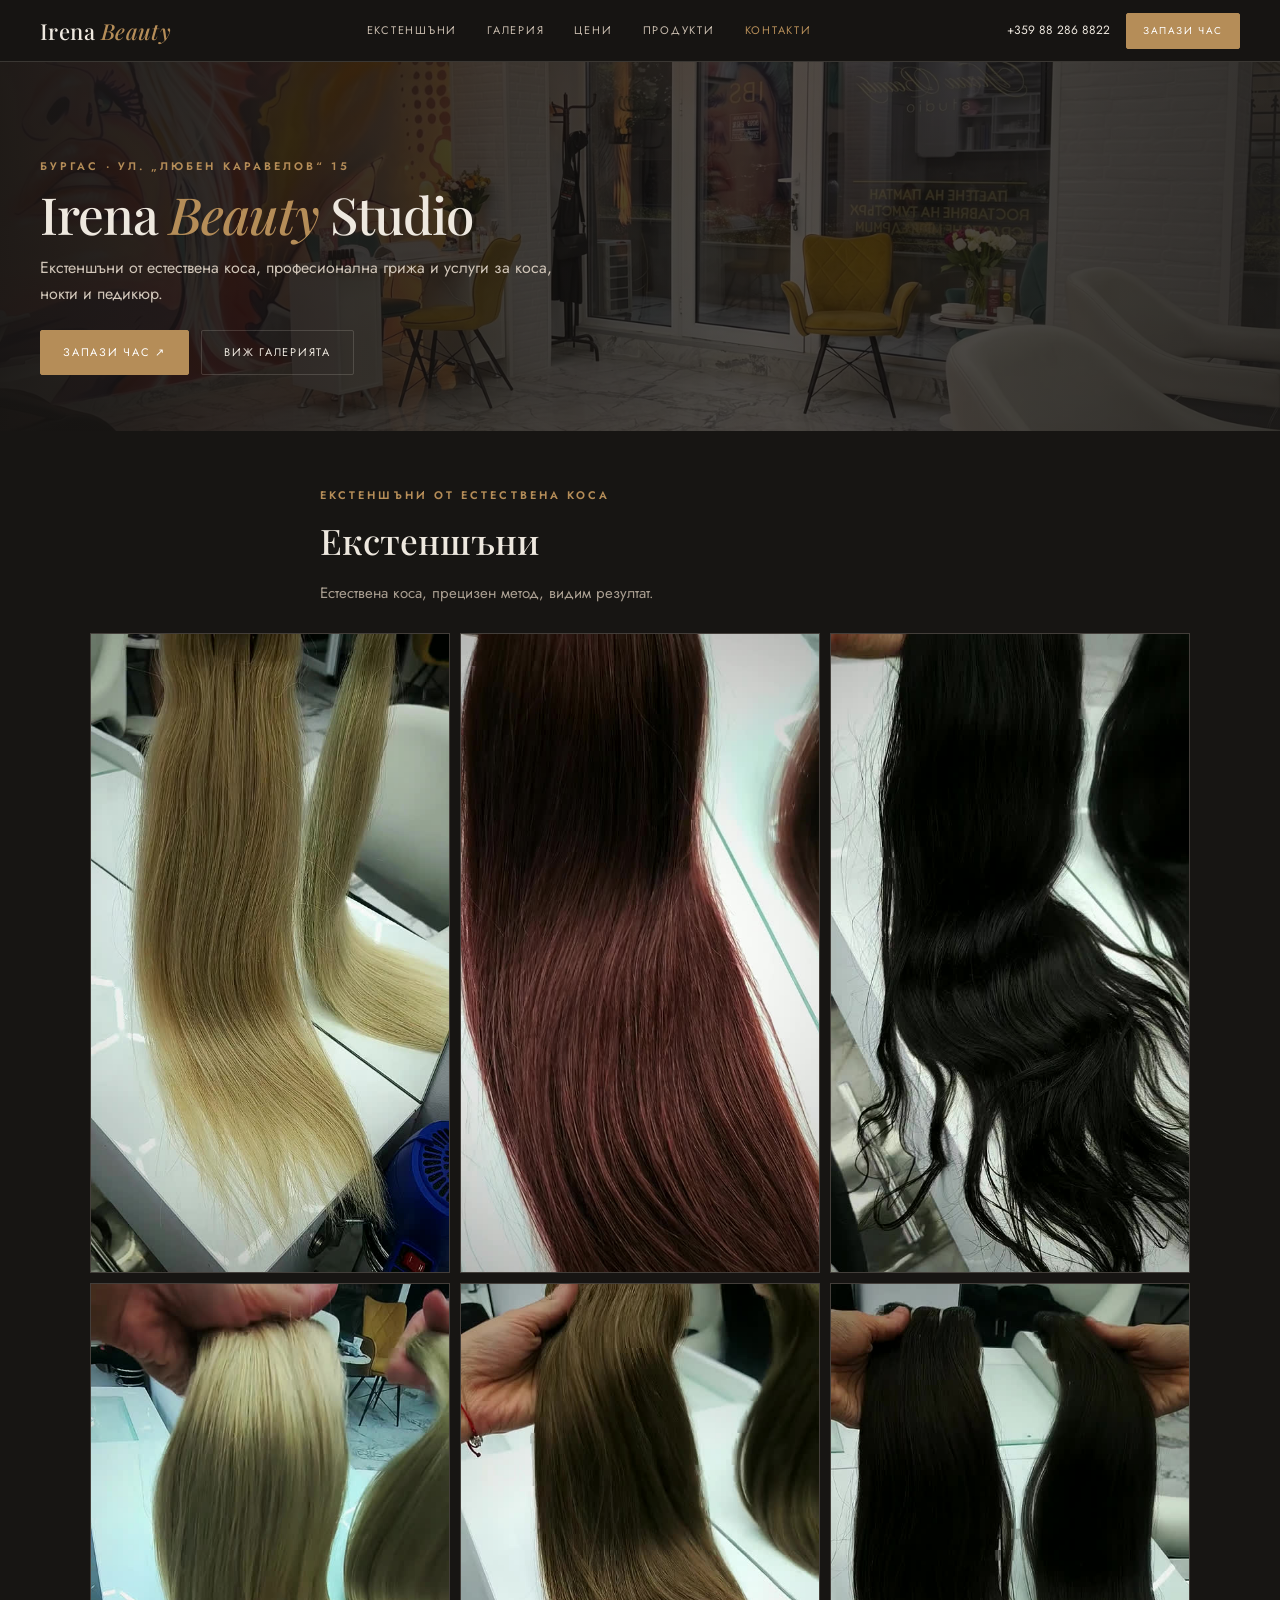
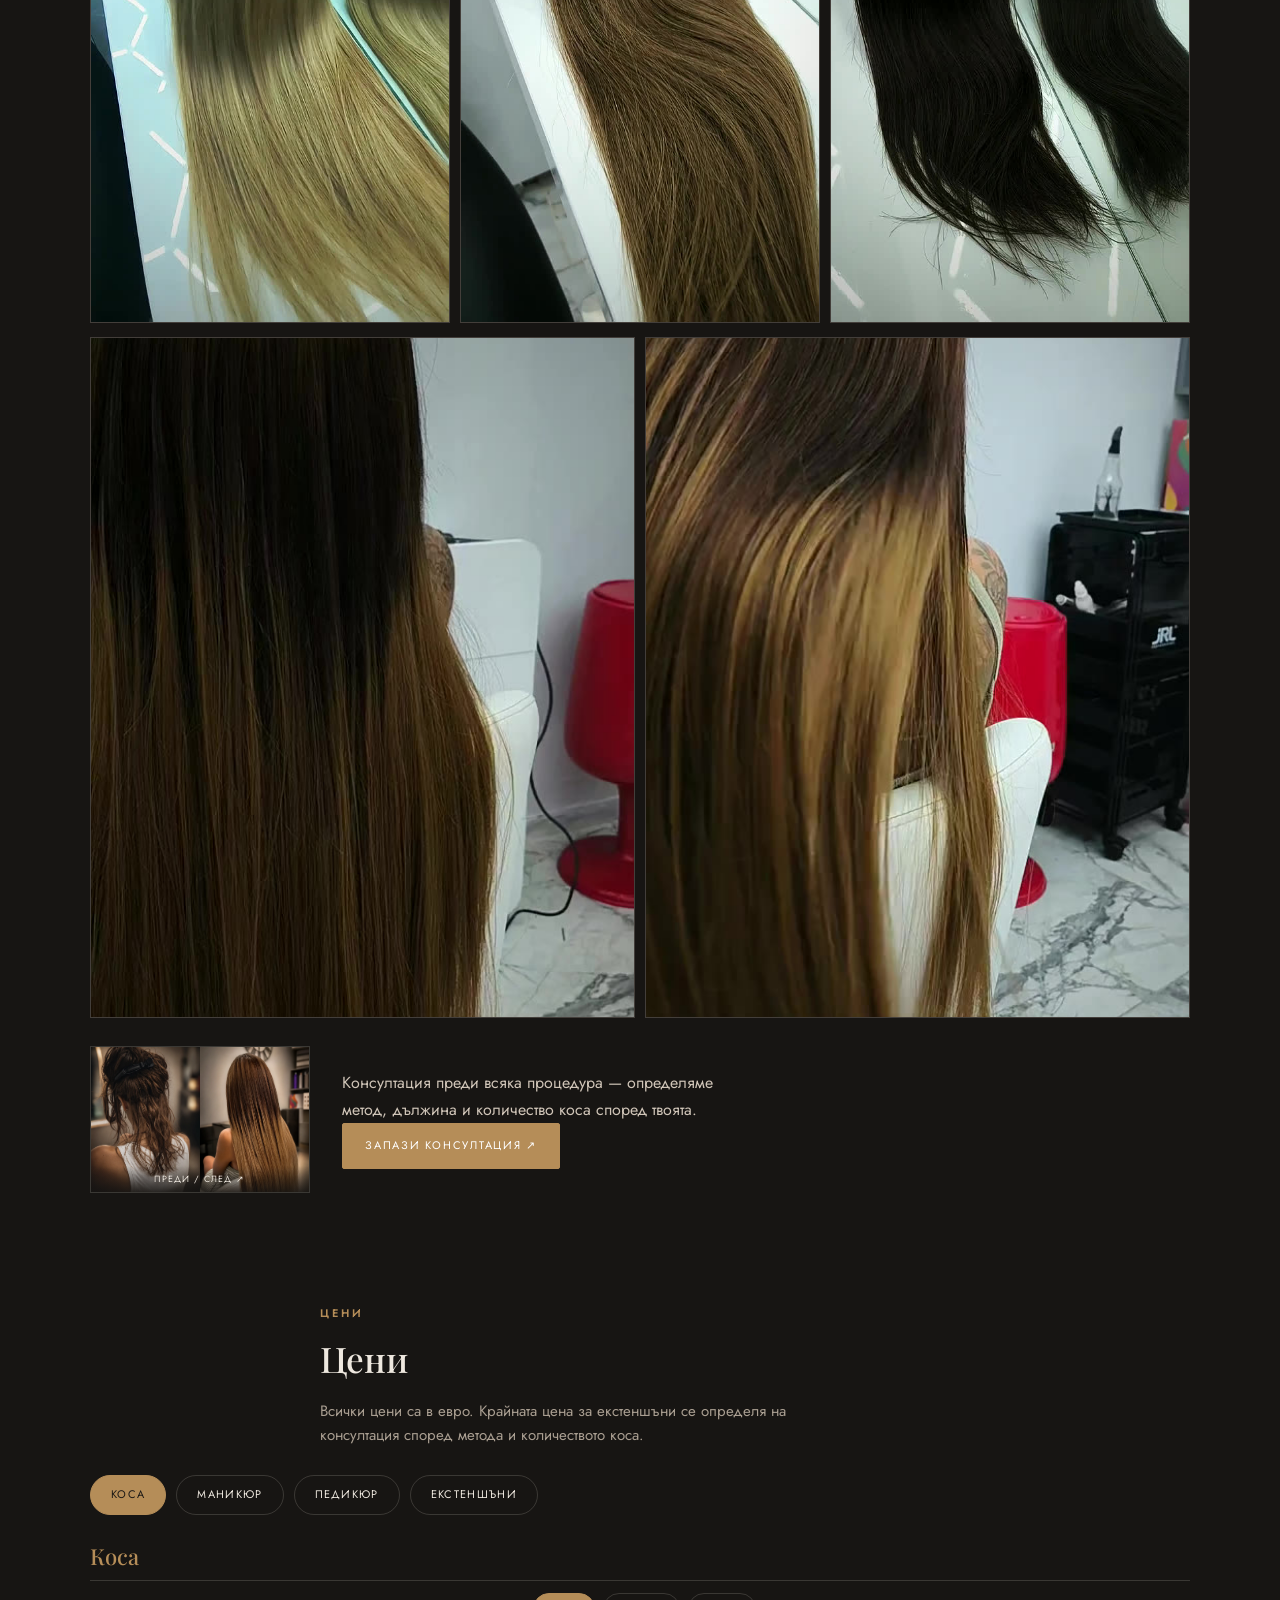
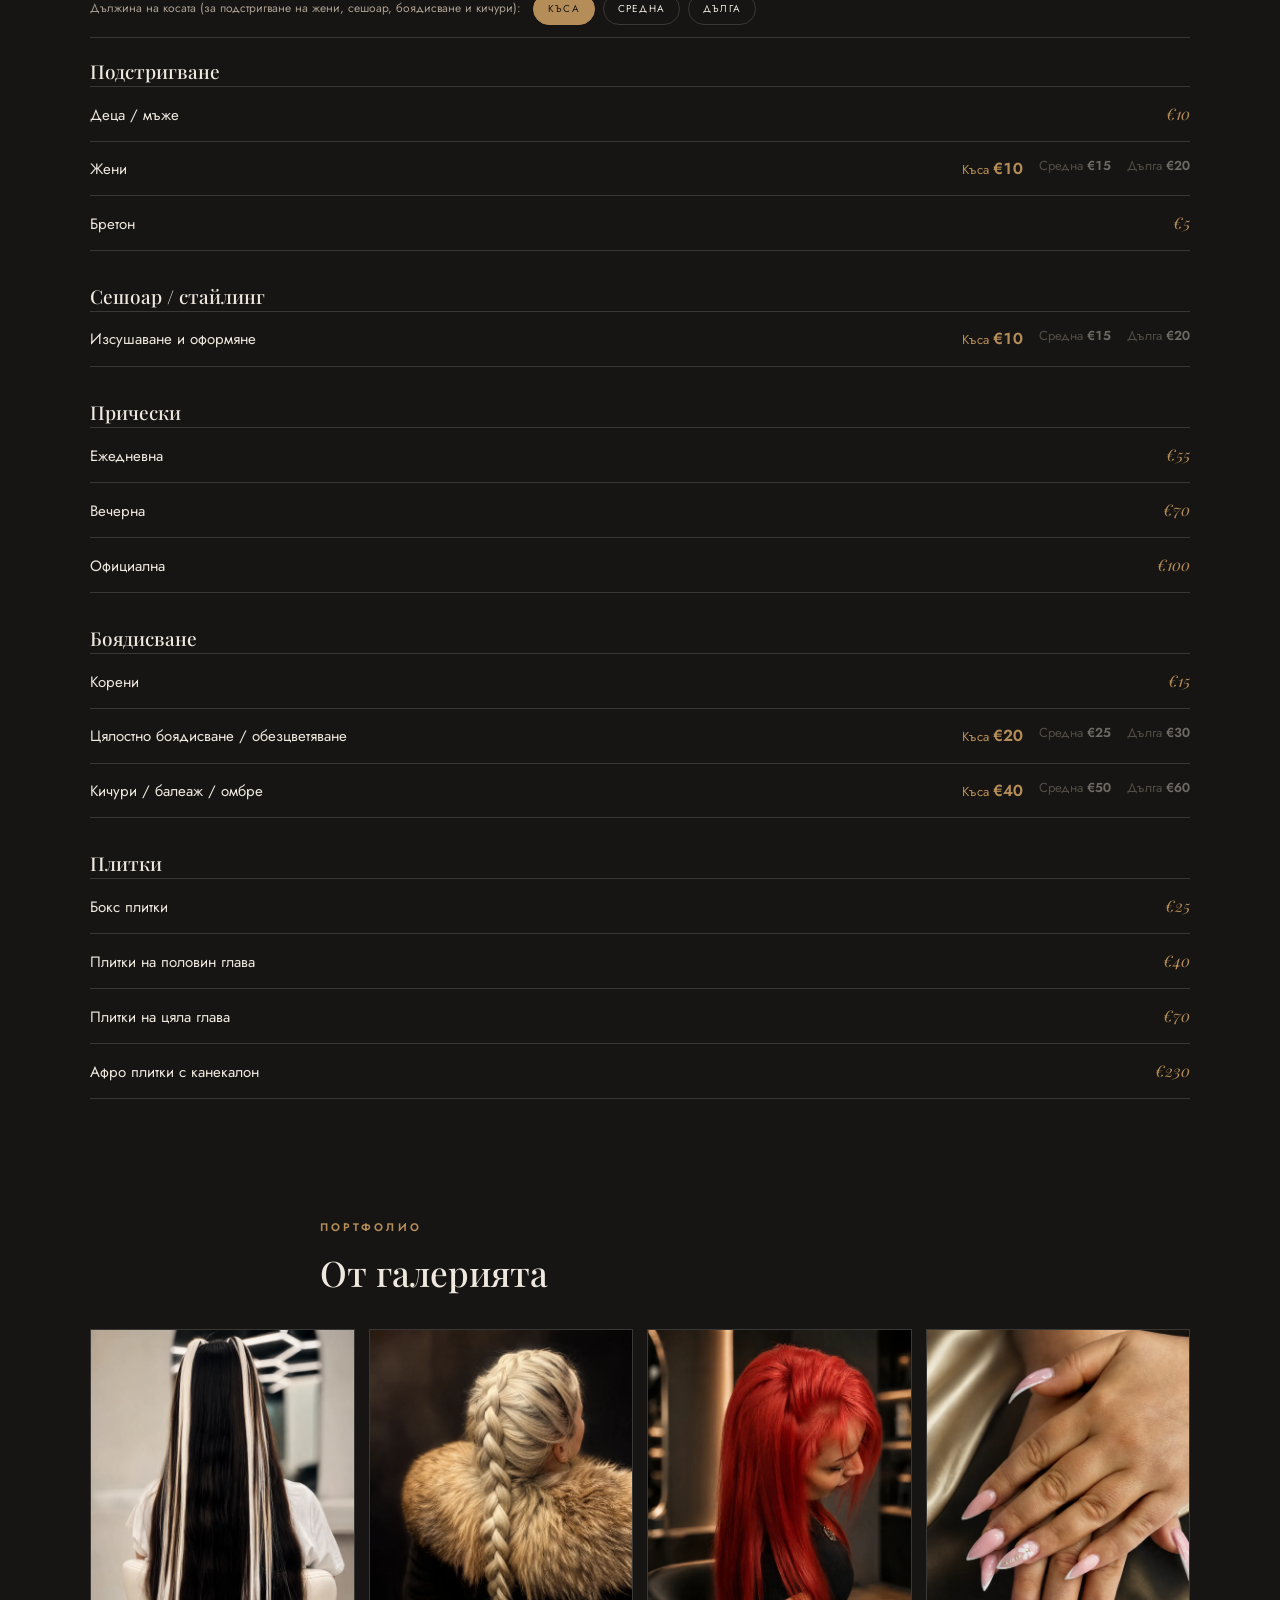
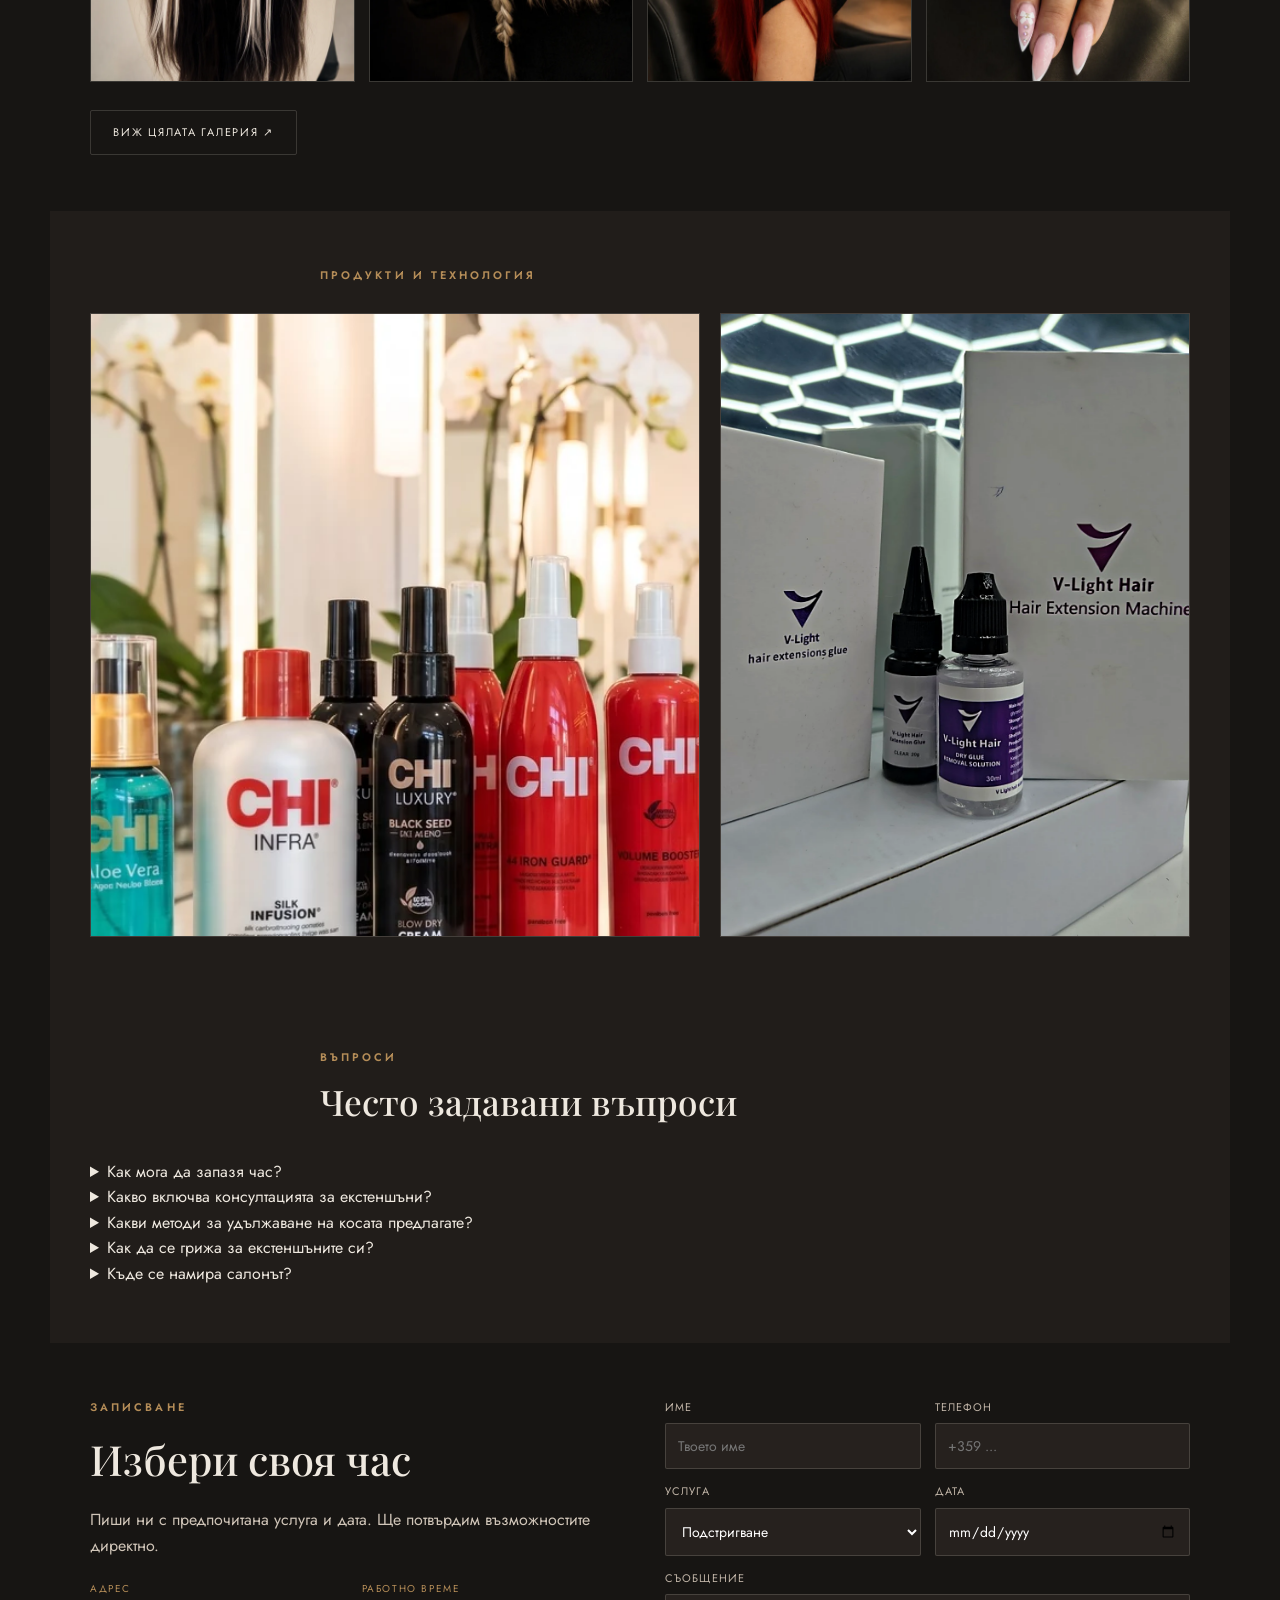
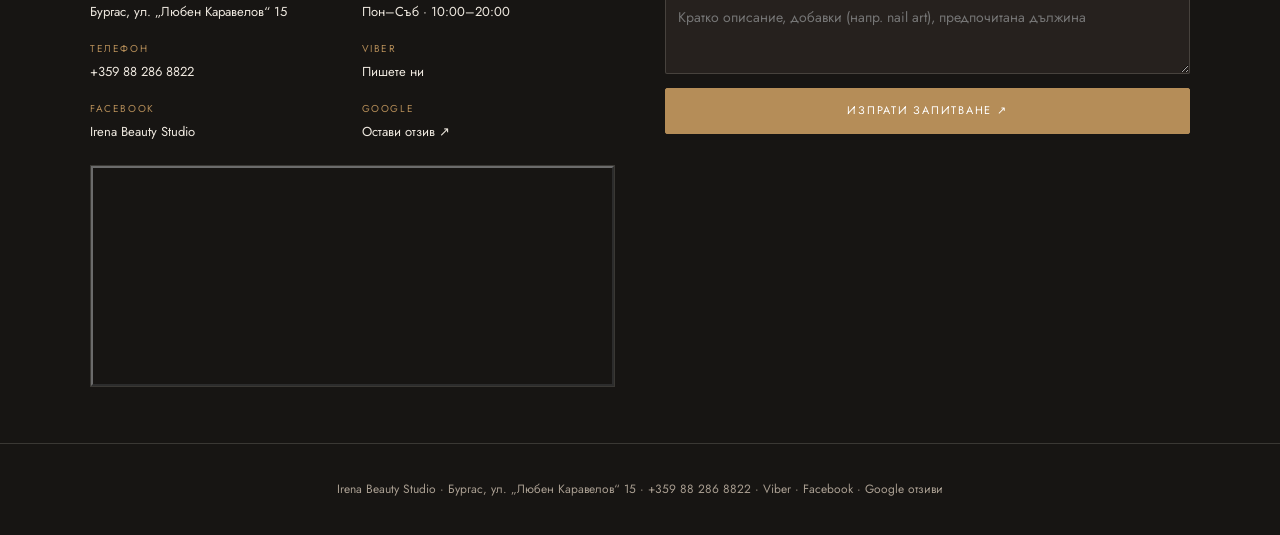
==== commit 50ee845e: "Rewrite FAQ, drop extension-video lightbox, crop/trim process clips FAQ content replaced per client'" ====
--- a/index.html
+++ b/index.html
@@ -138,19 +138,10 @@
 
 /* extensions spotlight */
 .swatch-strip{display:grid;grid-template-columns:repeat(3,1fr);gap:10px;margin-bottom:14px}
-.swatch{width:100%;aspect-ratio:9/16;object-fit:cover;border:1px solid var(--line);background:var(--dark);display:block;cursor:pointer;transition:opacity .2s}
-.swatch:hover{opacity:.85}
+.swatch{width:100%;aspect-ratio:9/16;object-fit:cover;border:1px solid var(--line);background:var(--dark);display:block}
 .process-strip{display:grid;grid-template-columns:1fr 1fr;gap:10px;margin-bottom:28px}
 .process-clip{position:relative;border:1px solid var(--line);background:var(--dark)}
-.process-clip video{width:100%;aspect-ratio:4/5;object-fit:cover;display:block;cursor:pointer;transition:opacity .2s}
-.process-clip video:hover{opacity:.85}
-
-/* video lightbox */
-dialog.video-lightbox{border:0;padding:0;background:transparent;max-width:min(92vw,480px);margin:auto}
-dialog.video-lightbox::backdrop{background:rgba(10,9,8,.92)}
-dialog.video-lightbox video{width:100%;display:block;max-height:88vh}
-.video-lightbox__close{position:fixed;top:24px;right:24px;background:rgba(23,21,19,.7);color:var(--cream);border:1px solid var(--line);width:44px;height:44px;border-radius:50%;display:flex;align-items:center;justify-content:center;font-size:18px;cursor:pointer}
-.video-lightbox__close:hover{border-color:var(--gold);color:var(--gold)}
+.process-clip video{width:100%;aspect-ratio:4/5;object-fit:cover;display:block}
 .extensions-proof{display:grid;grid-template-columns:auto 1fr;gap:32px;align-items:center}
 .ba-preview{position:relative;display:grid;grid-template-columns:1fr 1fr;width:220px;border:1px solid var(--line);overflow:hidden;flex-shrink:0}
 .ba-preview img{width:100%;height:100%;object-fit:cover;aspect-ratio:3/4}
@@ -213,7 +204,6 @@
 }
 @media(max-width:600px){
   .swatch-strip{grid-template-columns:repeat(2,1fr)}
-  .process-strip{grid-template-columns:1fr}
 }
 @media(max-width:760px){
   .top{padding:0 20px;height:56px}
@@ -485,26 +475,35 @@
     <div class="kicker">Въпроси</div>
     <h2>Често задавани въпроси</h2>
   </div>
-  <div class="faq">
+  <div class=”faq”>
     <details>
-      <summary>Как да си запазя час?</summary>
-      <p>През формата по-долу, обаждане на +359 88 286 8822 или съобщение във Viber или Facebook — потвърждаваме възможностите директно.</p>
+      <summary>Как мога да запазя час?</summary>
+      <p>Можеш да запазиш час чрез формата за записване, на телефон +359 88 286 8822 или с лично съобщение във Viber или Facebook. След като се свържеш с нас, ще уточним удобен за теб ден и час и ще потвърдим записването.</p>
     </details>
     <details>
       <summary>Какво включва консултацията за екстеншъни?</summary>
-      <p>Определяме метод, дължина и количество коса според твоята. Обсъждаме заедно цвят, текстура и очакван резултат, преди да запазим дата за самата процедура.</p>
+      <p>По време на консултацията ще разгледаме състоянието и особеностите на естествената ти коса, за да изберем най-подходящия метод, дължина и количество екстеншъни. Ще обсъдим цвета, структурата и желания от теб резултат. Можеш да разгледаш наличните коси в салона и да избереш своя екстеншън на място. След като уточним всички детайли, ще ти предложим най-подходящото решение и ще обсъдим следващите стъпки.</p>
     </details>
     <details>
-      <summary>Какво е V-Light UV методът?</summary>
-      <p>Връзката между косъмите се втвърдява с UV светлина, вместо с топлина или лепило. Резултатът е лека и незабележима връзка — метод, подходящ и за по-тънка естествена коса.</p>
+      <summary>Какви методи за удължаване на косата предлагате?</summary>
+      <p>Предлагаме няколко метода за поставяне на екстеншъни. Подходящият метод се избира според състоянието на естествената коса, желания резултат и личните ти предпочитания.</p>
+      <p><strong>Кератинови кичури</strong> — При този метод отделни кичури се прикрепят към естествената коса чрез кератинова връзка. Той е подходящ за създаване на естествено изглеждаща дължина и плътност, като позволява прецизно разпределяне на кичурите.</p>
+      <p><strong>Капси</strong> — Екстеншъните се прикрепят към естествената коса чрез малки капси, без използване на лепило. Методът позволява лесно сваляне и подмяна на екстеншъните при необходимата поддръжка.</p>
+      <p><strong>V-Light UV</strong> — При този метод връзката между екстеншъна и естествената коса се фиксира с UV светлина. Така се създава изключително малка и дискретна връзка, което прави метода подходящ и за по-фина коса.</p>
+      <p>По време на консултацията ще ти помогнем да избереш метода, който най-добре отговаря на твоята коса и желания резултат.</p>
     </details>
     <details>
-      <summary>Как се грижа за екстеншъните?</summary>
-      <p>Разресвай внимателно от краищата нагоре и избягвай масла и силикони близо до връзката. Препоръчваме редовна поддръжка в салона, за да останат чисти и здрави.</p>
+      <summary>Как да се грижа за екстеншъните си?</summary>
+      <p>Правилната грижа е важна както за красивия вид на екстеншъните, така и за поддържането на естествената коса в добро състояние.</p>
+      <p>Не пропускай препоръчителната поддръжка според конкретния метод. Тя е важна за правилното преместване, подмяна или сваляне на екстеншъните, както и за предотвратяване на излишно опъване и заплитане на естествената коса.</p>
+      <p>Разресвай косата внимателно, като започваш от краищата и постепенно се придвижваш към корените. Използвай четка, предназначена за коса с екстеншъни.</p>
+      <p>При миене не търкай агресивно местата на прикрепване. След това подсуши косата добре и преди сън се увери, че е напълно суха. За да ограничиш заплитането, можеш да я прибираш в свободна плитка или ниска опашка.</p>
+      <p>Използвай продукти, подходящи за коса с екстеншъни. Избягвай да нанасяш масла, балсами и други тежки продукти директно върху местата на прикрепване.</p>
+      <p>Когато използваш преса, маша или сешоар, избягвай прекомерната топлина в близост до връзките.</p>
     </details>
     <details>
-      <summary>Къде се намирате?</summary>
-      <p>В Бургас, ул. „Любен Каравелов“ 15 — картата в контактите по-долу показва точното местоположение.</p>
+      <summary>Къде се намира салонът?</summary>
+      <p>гр. Бургас, ул. „Любен Каравелов“ № 15 — картата в контактите по-долу показва точното местоположение.</p>
     </details>
   </div>
 </section>
@@ -555,11 +554,6 @@
   Irena Beauty Studio · Бургас, ул. „Любен Каравелов“ 15 · <a href="tel:+359882868822">+359 88 286 8822</a> · <a href="viber://chat?number=%2B359882868822">Viber</a> · <a href="https://www.facebook.com/profile.php?id=61592300043325" target="_blank" rel="noopener">Facebook</a> · <a href="https://www.google.com/maps/place/Irena+Beauty+Studio/@42.4995129,27.4697753,17z/data=!3m1!4b1!4m6!3m5!1s0x40a69512928afc09:0x32889e9de14c91b3!8m2!3d42.4995129!4d27.4697753!16s%2Fg%2F11ntpxrgth" target="_blank" rel="noopener">Google отзиви</a>
 </footer>
 
-<dialog class="video-lightbox" id="videoLightbox">
-  <video id="videoLightboxPlayer" muted loop playsinline controls></video>
-</dialog>
-<button class="video-lightbox__close" id="vlClose" aria-label="Затвори" hidden>&times;</button>
-
 <script>
 document.getElementById('bookForm').addEventListener('submit', async e => {
   e.preventDefault();
@@ -593,32 +587,6 @@
   document.querySelectorAll('.reveal').forEach(el => el.classList.add('is-visible'));
 }
 
-const vl = document.getElementById('videoLightbox');
-const vlPlayer = document.getElementById('videoLightboxPlayer');
-const vlClose = document.getElementById('vlClose');
-function openVideoLightbox(src, poster) {
-  vlPlayer.src = src;
-  if (poster) vlPlayer.poster = poster;
-  vl.showModal();
-  vlClose.hidden = false;
-  vlPlayer.play().catch(() => {});
-}
-function closeVideoLightbox() {
-  vl.close();
-  vlPlayer.pause();
-  vlPlayer.removeAttribute('src');
-  vlClose.hidden = true;
-}
-document.querySelectorAll('.swatch, .process-clip video').forEach(v => {
-  v.addEventListener('click', () => {
-    const src = v.dataset.src || v.currentSrc || v.src;
-    if (src) openVideoLightbox(src, v.getAttribute('poster'));
-  });
-});
-vlClose.addEventListener('click', closeVideoLightbox);
-vl.addEventListener('click', e => { if (e.target === vl) closeVideoLightbox(); });
-vl.addEventListener('cancel', closeVideoLightbox);
-
 const navLinks = document.querySelectorAll('.top__nav a[href^="#"]');
 const navSections = [...navLinks].map(a => document.querySelector(a.getAttribute('href'))).filter(Boolean);
 if (navSections.length && 'IntersectionObserver' in window) {
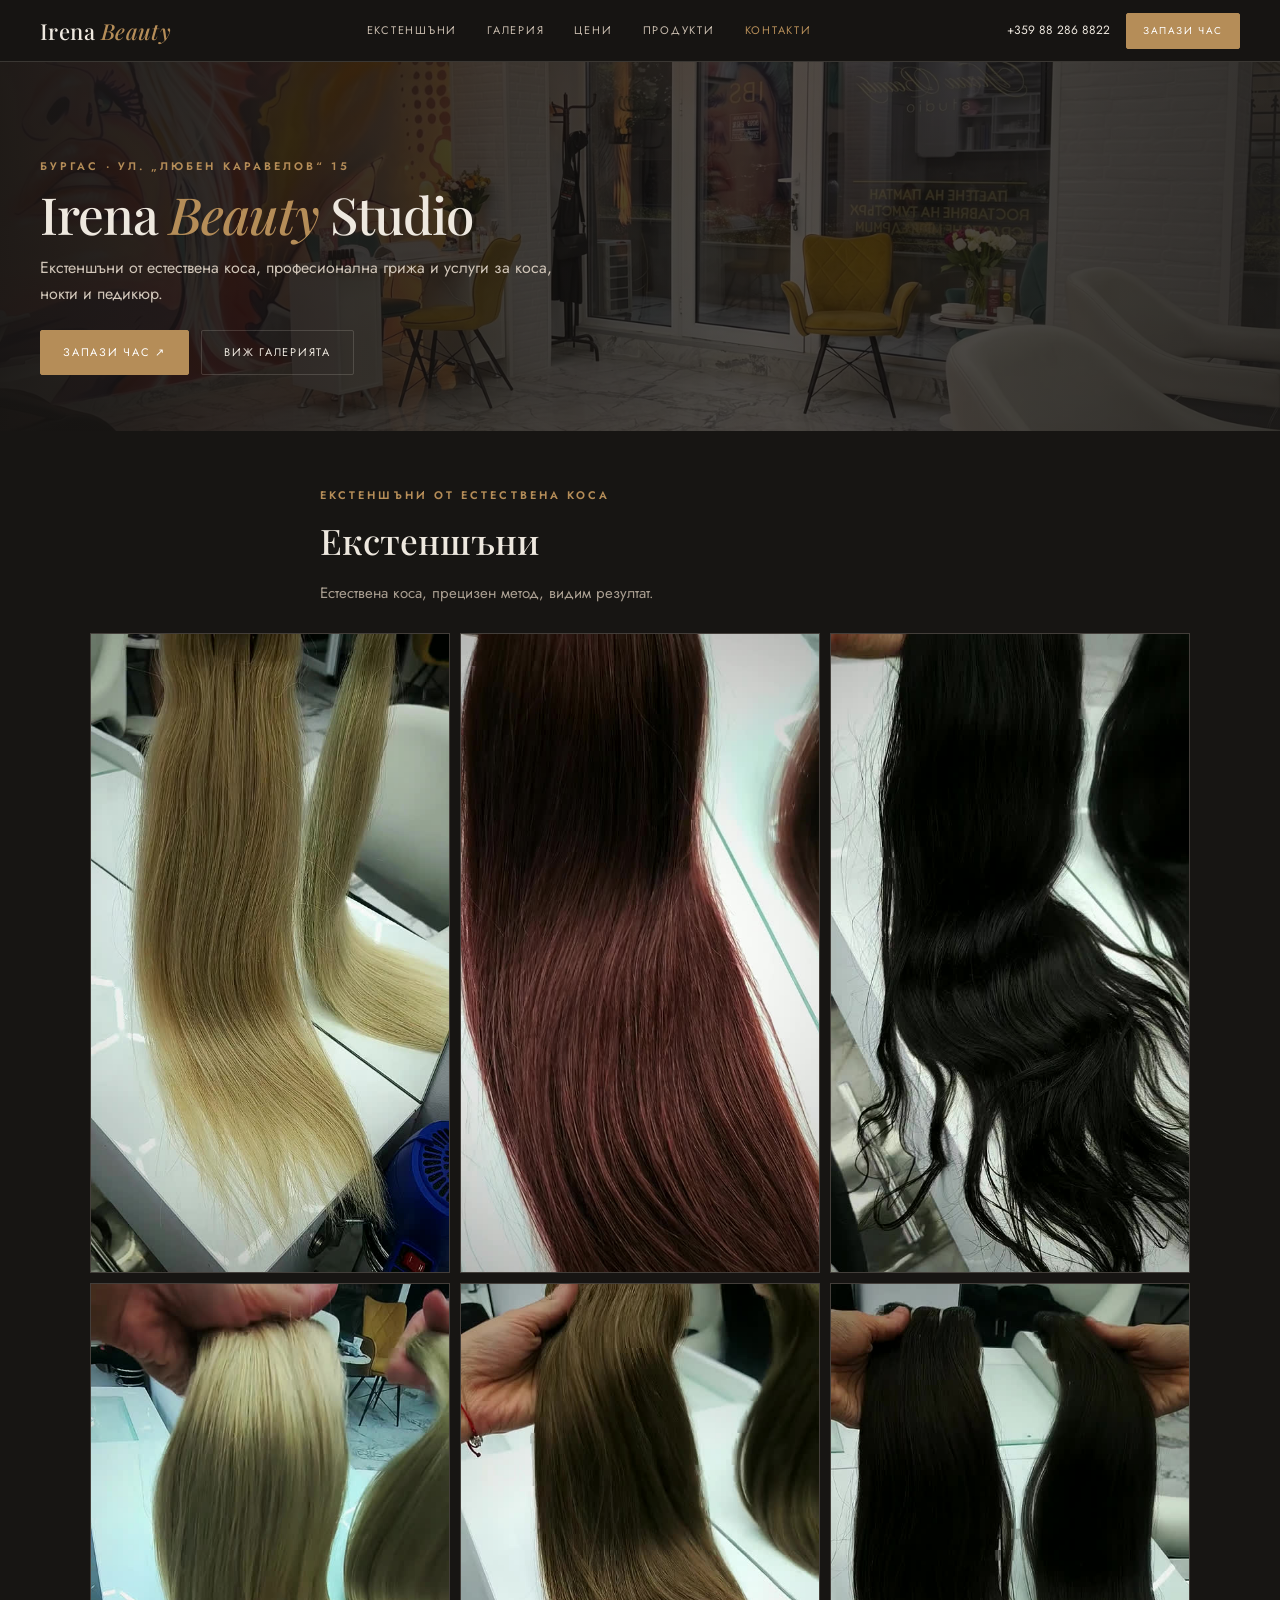
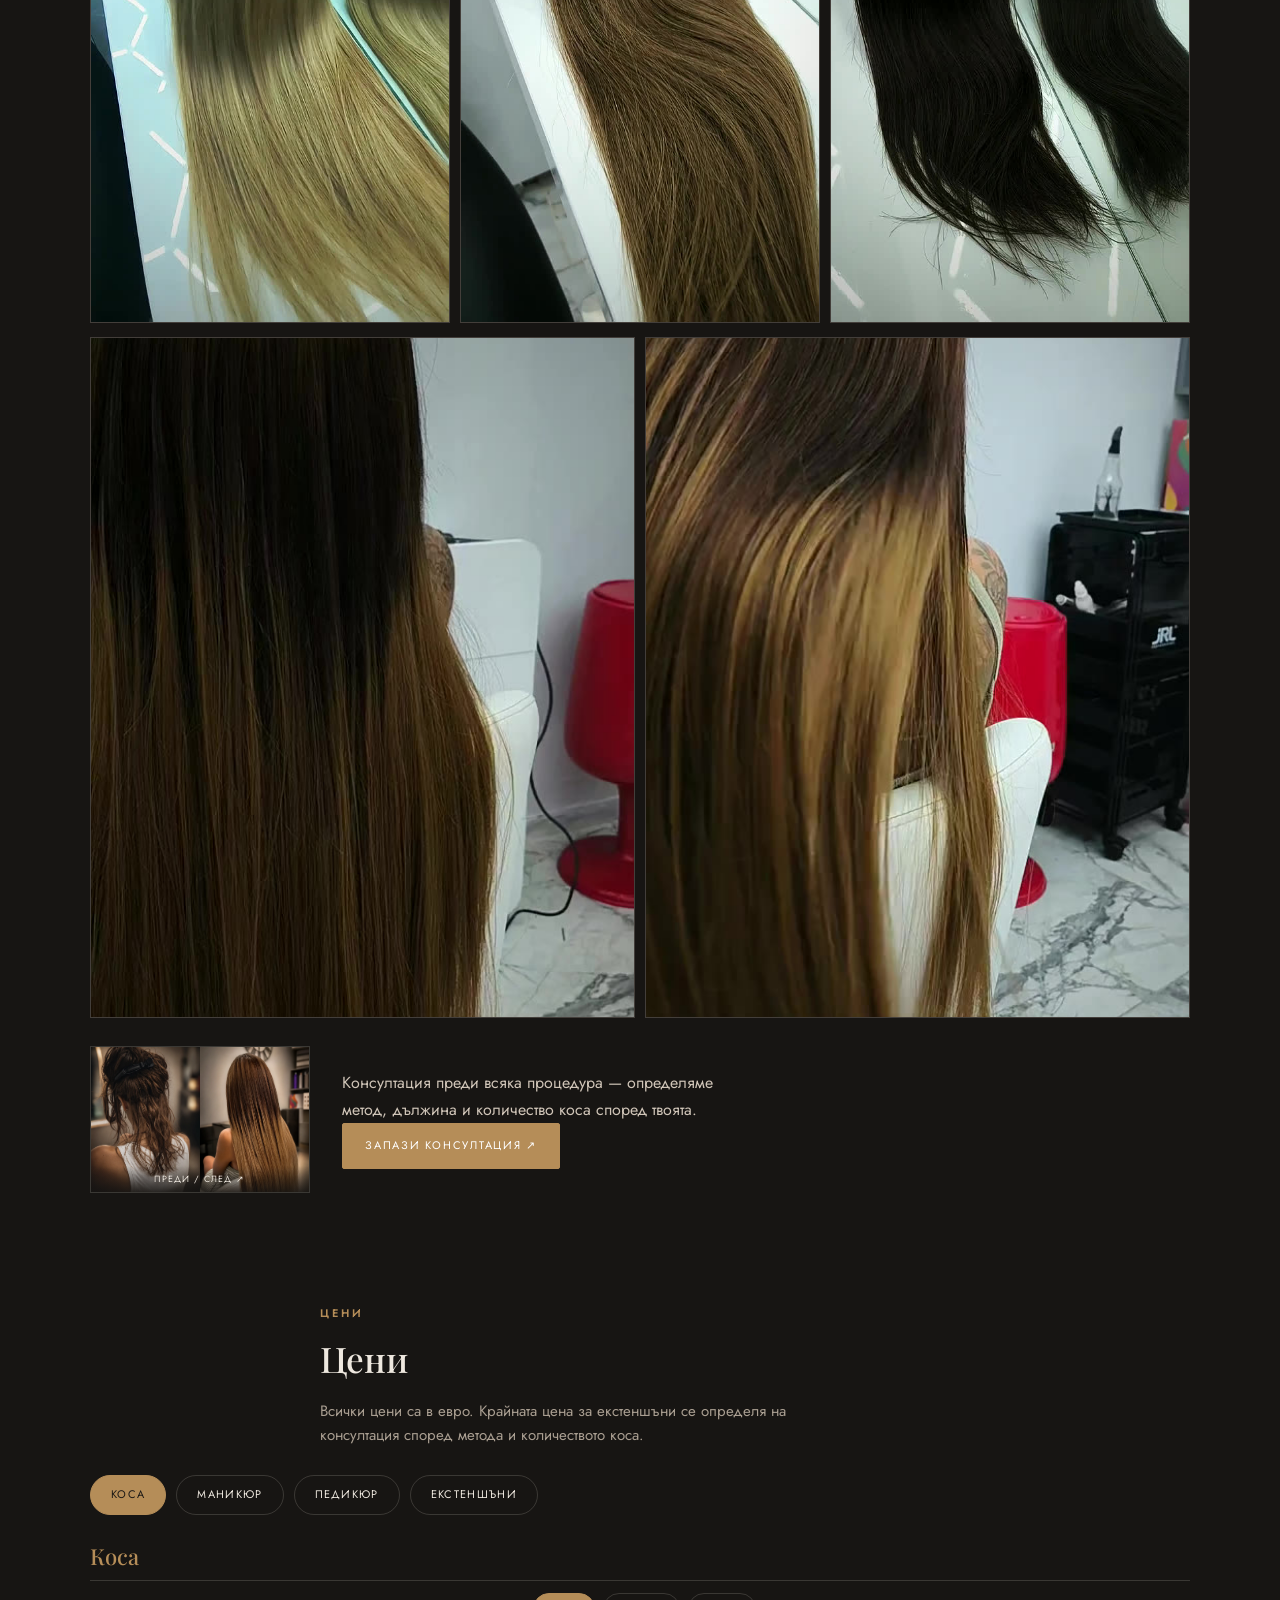
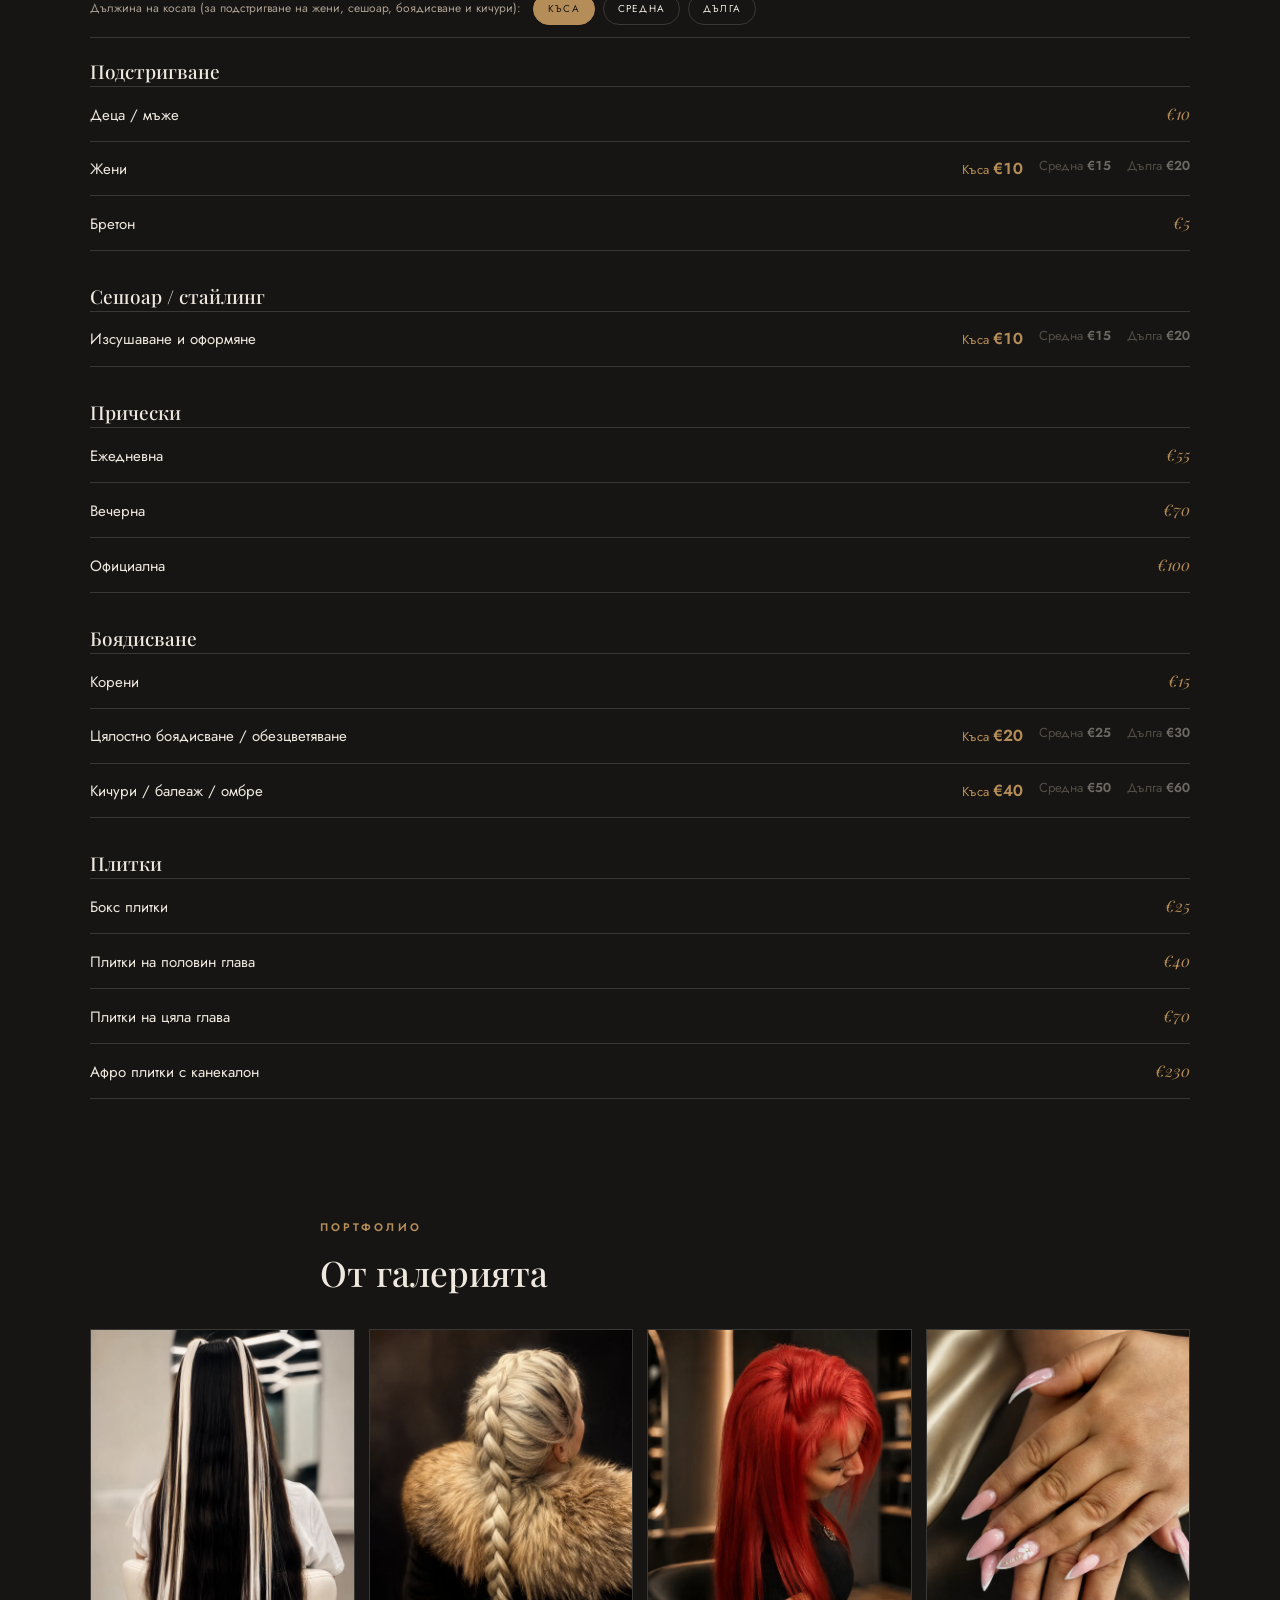
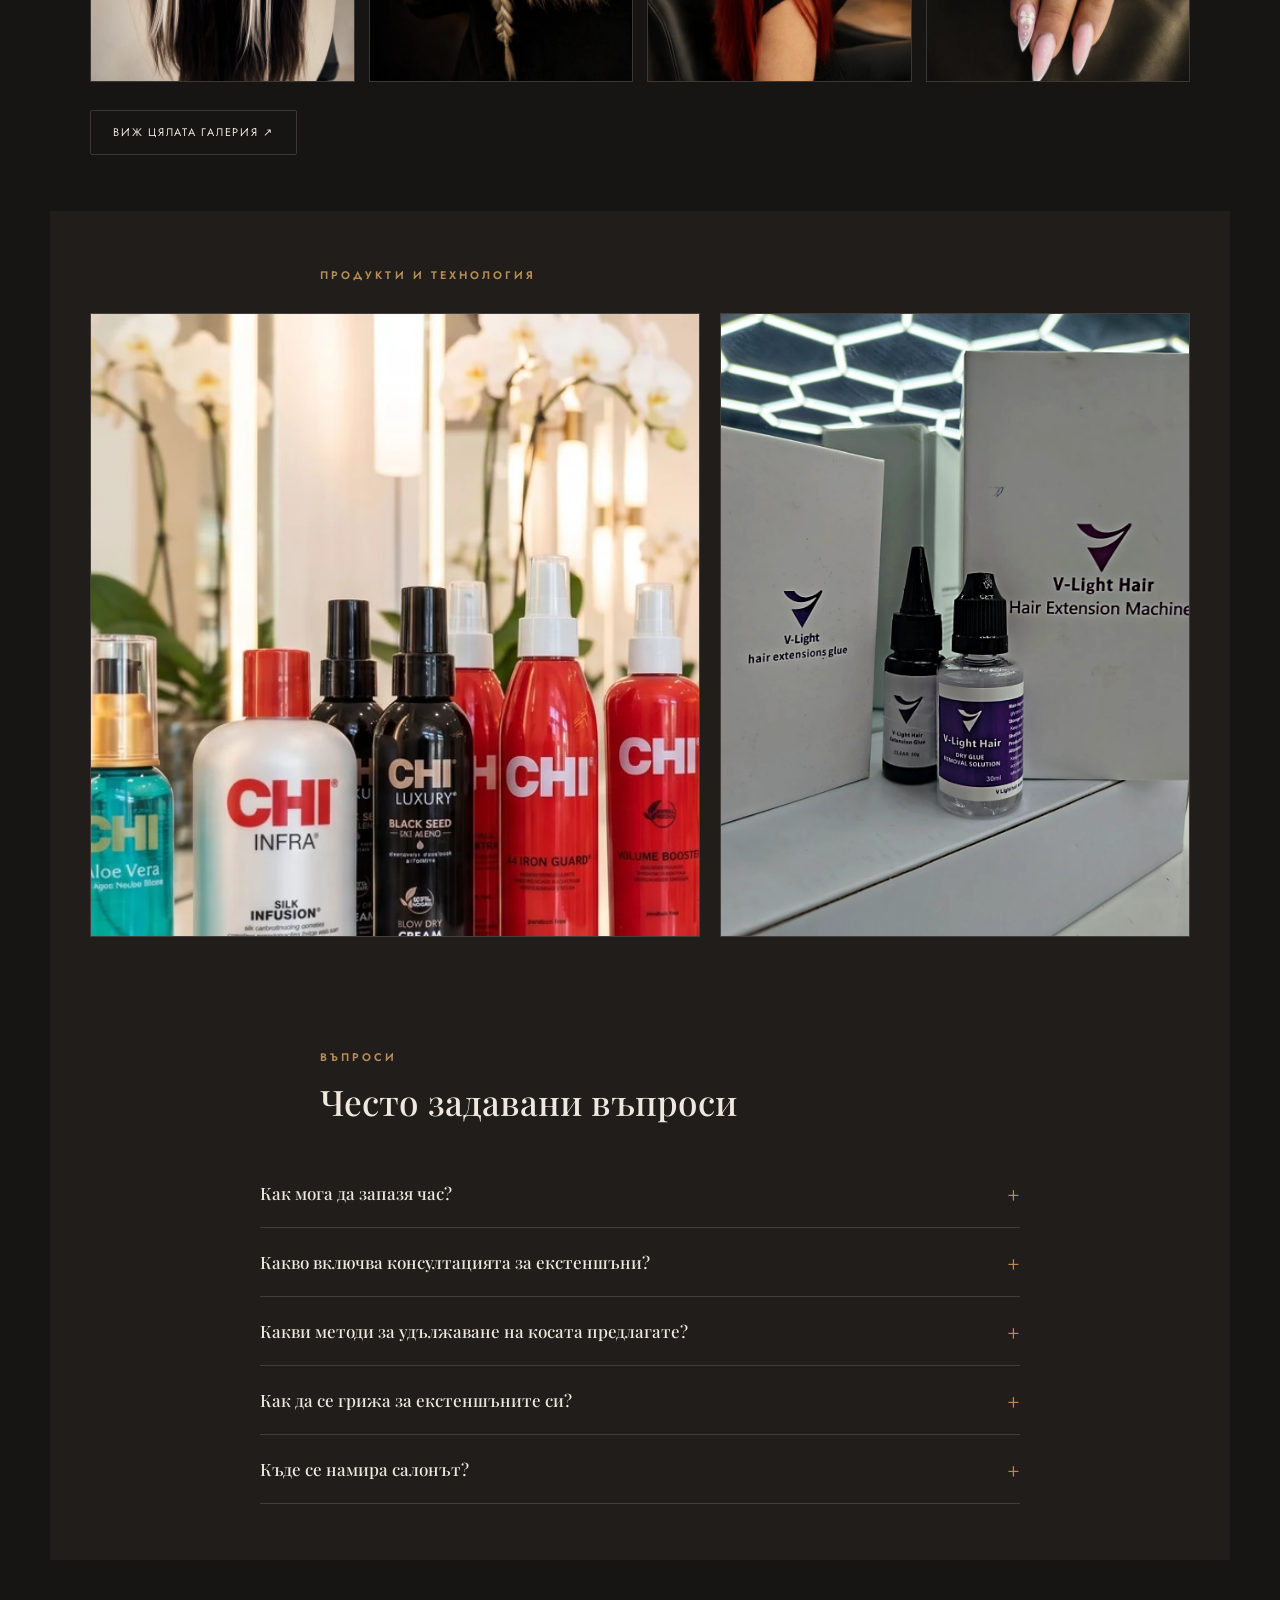
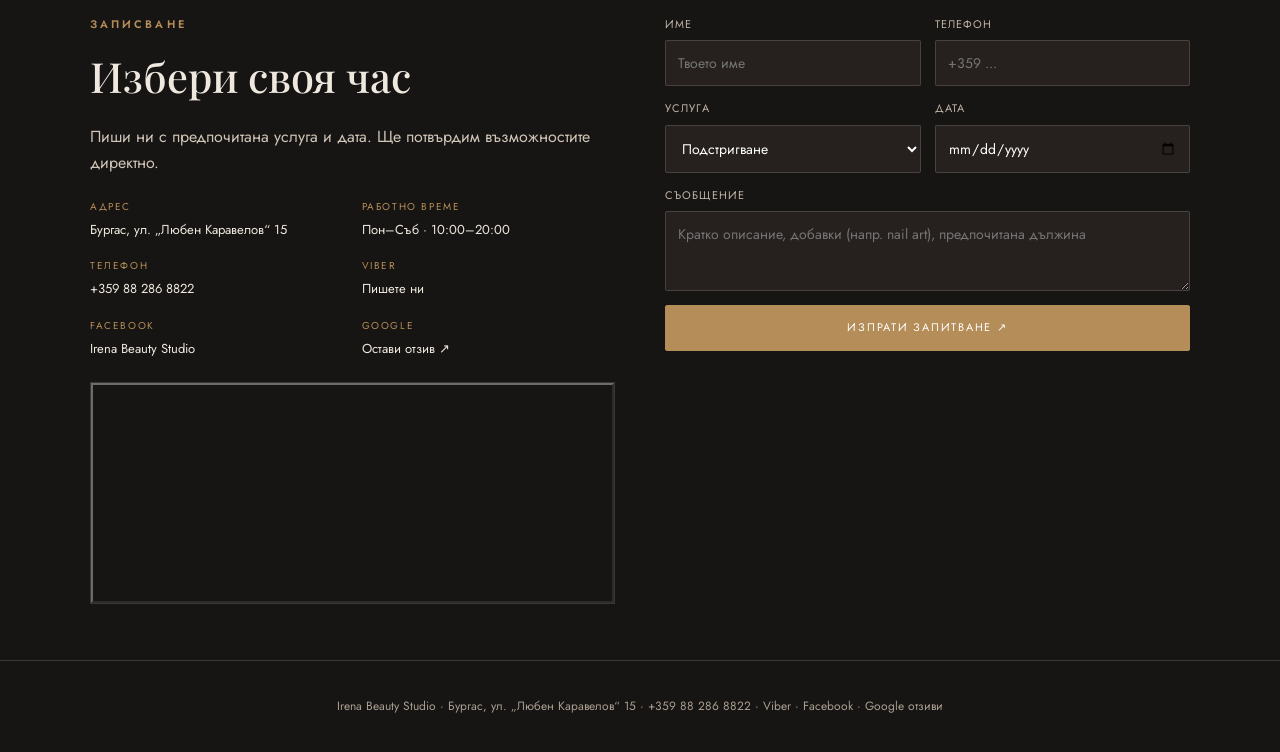
==== commit 8fd1868d: "Extract shared CSS to styles.css; fix broken FAQ quote-mark bug index.html and gallery.html were dup" ====
--- a/index.html
+++ b/index.html
@@ -26,55 +26,8 @@
 <link rel="preconnect" href="https://fonts.googleapis.com">
 <link rel="preconnect" href="https://fonts.gstatic.com" crossorigin>
 <link href="https://fonts.googleapis.com/css2?family=Jost:wght@400;500;600&family=Playfair+Display:ital,wght@0,500;0,600;1,500&display=swap" rel="stylesheet">
+<link rel="stylesheet" href="styles.css">
 <style>
-:root{
-  --black:#171513;
-  --dark:#211d1a;
-  --cream:#eee8df;
-  --gold:#b58d58;
-  --gold-deep:#9b7446;
-  --muted:#a99e91;
-  --line:rgba(238,232,223,.16);
-  --serif:'Playfair Display',Georgia,serif;
-  --sans:'Jost',Arial,sans-serif;
-}
-*{box-sizing:border-box}
-html{scroll-behavior:smooth}
-@media(prefers-reduced-motion:reduce){html{scroll-behavior:auto}*{transition-duration:.01ms!important;animation-duration:.01ms!important}}
-body{margin:0;background:var(--black);color:var(--cream);font-family:var(--sans);font-size:16px;line-height:1.6;-webkit-font-smoothing:antialiased}
-button,a{font:inherit;color:inherit}
-a{text-decoration:none}
-button{border:0;background:none;cursor:pointer}
-img{max-width:100%;display:block}
-:focus-visible{outline:2px solid var(--gold);outline-offset:3px}
-
-.kicker{font-size:11px;letter-spacing:.28em;text-transform:uppercase;color:var(--gold);font-weight:600}
-h1,h2,h3{font-family:var(--serif);font-weight:500;text-wrap:balance;margin:0}
-.lead{max-width:520px;color:#d0c5b8;line-height:1.65;margin:14px 0 0;font-size:16px}
-.btn{display:inline-flex;align-items:center;justify-content:center;gap:6px;padding:13px 22px;border:1px solid var(--line);font-size:11px;letter-spacing:.16em;text-transform:uppercase;transition:.2s;border-radius:2px}
-.btn:hover{border-color:var(--gold);color:var(--gold)}
-.btn--gold{background:var(--gold);border-color:var(--gold);color:#fff}
-.btn--gold:hover{background:var(--gold-deep);color:#fff}
-.btn--sm{padding:9px 16px;font-size:10px}
-
-/* header */
-.top{position:sticky;top:0;z-index:10;display:flex;align-items:center;justify-content:space-between;gap:20px;padding:0 40px;height:62px;background:rgba(23,21,19,.92);backdrop-filter:blur(6px);border-bottom:1px solid var(--line)}
-.logo{font:500 22px var(--serif);letter-spacing:.02em;color:var(--cream)}
-.logo em{color:var(--gold);font-style:italic}
-.top__nav{display:flex;gap:30px;flex:1;justify-content:center}
-.top__nav a{font-size:11px;letter-spacing:.16em;text-transform:uppercase;color:#c7bbad}
-.top__nav a:hover,.top__nav a.active{color:var(--gold)}
-.top__actions{display:flex;align-items:center;gap:16px}
-.top__phone{font-size:12px;color:var(--cream);white-space:nowrap}
-.top__phone:hover{color:var(--gold)}
-
-/* sections */
-.section{padding:56px 40px;scroll-margin-top:62px;max-width:1180px;margin:0 auto}
-.section--alt{background:var(--dark)}
-.section-head{max-width:640px;margin:0 auto 28px}
-.section-head h2{font-size:clamp(1.7rem,3.2vw,2.2rem);margin-top:8px}
-.section-lead{color:var(--muted);margin-top:12px;font-size:15px;max-width:60ch}
-
 /* hero */
 .hero{position:relative;padding:96px 40px 56px;scroll-margin-top:0}
 .hero__bg{position:absolute;inset:0;z-index:-1}
@@ -86,12 +39,6 @@
 .hero__actions{display:flex;gap:12px;flex-wrap:wrap;margin-top:22px}
 
 /* pricing */
-.tabbar{display:none}
-.vh-radio{position:absolute;width:1px;height:1px;overflow:hidden;opacity:0;pointer-events:none}
-.tab{display:inline-flex;padding:10px 20px;border:1px solid var(--line);border-radius:999px;font-size:11px;letter-spacing:.12em;text-transform:uppercase;cursor:pointer;transition:.2s}
-.tab:hover{border-color:var(--gold)}
-.vh-radio:focus-visible + .tab{outline:2px solid var(--gold);outline-offset:3px}
-.tab--sm{padding:11px 14px;font-size:10px}
 .length-select{display:flex;align-items:center;gap:12px;flex-wrap:wrap;margin:0 0 20px;padding:12px 0;border-top:1px solid var(--line);border-bottom:1px solid var(--line)}
 .length-select__label{font-size:12px;color:var(--muted)}
 .length-select__group{display:flex;gap:8px}
@@ -109,8 +56,6 @@
 .price-row--addon{border-top:1px dashed var(--gold);margin-top:8px;padding-top:18px}
 .note{font-size:12px;color:var(--muted);max-width:520px;margin-top:20px}
 @supports selector(:has(a)){
-  .tabbar{display:flex;gap:10px;flex-wrap:wrap;margin-bottom:24px}
-  .panel{display:none}
   .price-tabs:has(#cat-hair:checked) .panel--hair{display:block}
   .price-tabs:has(#cat-mani:checked) .panel--mani{display:block}
   .price-tabs:has(#cat-pedi:checked) .panel--pedi{display:block}
@@ -155,10 +100,6 @@
 .teaser-tile img{width:100%;height:100%;object-fit:cover;transition:transform .5s cubic-bezier(.2,.8,.2,1)}
 .teaser-tile:hover img{transform:scale(1.045)}
 
-/* scroll reveal */
-.reveal{opacity:0;transform:translateY(22px) scale(.985);transition:opacity .7s ease,transform .7s cubic-bezier(.16,.8,.2,1)}
-.reveal.is-visible{opacity:1;transform:none}
-
 /* studio / products */
 .studio-grid{display:grid;grid-template-columns:1.3fr 1fr;gap:20px}
 .studio-card{position:relative;margin:0;overflow:hidden;border:1px solid var(--line)}
@@ -193,9 +134,6 @@
 .faq details[open] summary::after{transform:rotate(45deg)}
 .faq details p{color:var(--muted);margin:12px 0 0;font-size:14px;line-height:1.6;max-width:60ch}
 
-footer{padding:36px 40px;text-align:center;border-top:1px solid var(--line);font-size:12px;color:var(--muted)}
-footer a:hover{color:var(--gold)}
-
 @media(max-width:900px){
   .studio-grid{grid-template-columns:1fr}
   .contact-grid{grid-template-columns:1fr;gap:40px}
@@ -206,10 +144,6 @@
   .swatch-strip{grid-template-columns:repeat(2,1fr)}
 }
 @media(max-width:760px){
-  .top{padding:0 20px;height:56px}
-  .top__nav{display:none}
-  .top__phone{display:none}
-  .section{padding:40px 20px}
   .hero{padding:84px 20px 40px}
   .facts{grid-template-columns:1fr}
   .form{grid-template-columns:1fr}
@@ -475,7 +409,7 @@
     <div class="kicker">Въпроси</div>
     <h2>Често задавани въпроси</h2>
   </div>
-  <div class=”faq”>
+  <div class="faq">
     <details>
       <summary>Как мога да запазя час?</summary>
       <p>Можеш да запазиш час чрез формата за записване, на телефон +359 88 286 8822 или с лично съобщение във Viber или Facebook. След като се свържеш с нас, ще уточним удобен за теб ден и час и ще потвърдим записването.</p>
--- a/styles.css
+++ b/styles.css
@@ -0,0 +1,73 @@
+:root{
+  --black:#171513;
+  --dark:#211d1a;
+  --cream:#eee8df;
+  --gold:#b58d58;
+  --gold-deep:#9b7446;
+  --muted:#a99e91;
+  --line:rgba(238,232,223,.16);
+  --serif:'Playfair Display',Georgia,serif;
+  --sans:'Jost',Arial,sans-serif;
+}
+*{box-sizing:border-box}
+html{scroll-behavior:smooth}
+@media(prefers-reduced-motion:reduce){html{scroll-behavior:auto}*{transition-duration:.01ms!important;animation-duration:.01ms!important}}
+body{margin:0;background:var(--black);color:var(--cream);font-family:var(--sans);font-size:16px;line-height:1.6;-webkit-font-smoothing:antialiased}
+button,a{font:inherit;color:inherit}
+a{text-decoration:none}
+button{border:0;background:none;cursor:pointer}
+img{max-width:100%;display:block}
+:focus-visible{outline:2px solid var(--gold);outline-offset:3px}
+
+.kicker{font-size:11px;letter-spacing:.28em;text-transform:uppercase;color:var(--gold);font-weight:600}
+h1,h2,h3{font-family:var(--serif);font-weight:500;text-wrap:balance;margin:0}
+.lead{max-width:520px;color:#d0c5b8;line-height:1.65;margin:14px 0 0;font-size:16px}
+.btn{display:inline-flex;align-items:center;justify-content:center;gap:6px;padding:13px 22px;border:1px solid var(--line);font-size:11px;letter-spacing:.16em;text-transform:uppercase;transition:.2s;border-radius:2px}
+.btn:hover{border-color:var(--gold);color:var(--gold)}
+.btn--gold{background:var(--gold);border-color:var(--gold);color:#fff}
+.btn--gold:hover{background:var(--gold-deep);color:#fff}
+.btn--sm{padding:9px 16px;font-size:10px}
+
+/* header */
+.top{position:sticky;top:0;z-index:10;display:flex;align-items:center;justify-content:space-between;gap:20px;padding:0 40px;height:62px;background:rgba(23,21,19,.92);backdrop-filter:blur(6px);border-bottom:1px solid var(--line)}
+.logo{font:500 22px var(--serif);letter-spacing:.02em;color:var(--cream)}
+.logo em{color:var(--gold);font-style:italic}
+.top__nav{display:flex;gap:30px;flex:1;justify-content:center}
+.top__nav a{font-size:11px;letter-spacing:.16em;text-transform:uppercase;color:#c7bbad}
+.top__nav a:hover,.top__nav a.active,.top__nav a[aria-current]{color:var(--gold)}
+.top__actions{display:flex;align-items:center;gap:16px}
+.top__phone{font-size:12px;color:var(--cream);white-space:nowrap}
+.top__phone:hover{color:var(--gold)}
+
+/* sections */
+.section{padding:56px 40px;scroll-margin-top:62px;max-width:1180px;margin:0 auto}
+.section--alt{background:var(--dark)}
+.section-head{max-width:640px;margin:0 auto 28px}
+.section-head h2{font-size:clamp(1.7rem,3.2vw,2.2rem);margin-top:8px}
+.section-lead{color:var(--muted);margin-top:12px;font-size:15px;max-width:60ch}
+
+/* shared tab/filter control (pricing + gallery filters) */
+.tabbar{display:none}
+.vh-radio{position:absolute;width:1px;height:1px;overflow:hidden;opacity:0;pointer-events:none}
+.tab{display:inline-flex;padding:10px 20px;border:1px solid var(--line);border-radius:999px;font-size:11px;letter-spacing:.12em;text-transform:uppercase;cursor:pointer;transition:.2s}
+.tab:hover{border-color:var(--gold)}
+.vh-radio:focus-visible + .tab{outline:2px solid var(--gold);outline-offset:3px}
+.tab--sm{padding:11px 14px;font-size:10px}
+.panel{display:none}
+@supports selector(:has(a)){
+  .tabbar{display:flex;gap:10px;flex-wrap:wrap;margin-bottom:24px}
+}
+
+/* scroll reveal */
+.reveal{opacity:0;transform:translateY(22px) scale(.985);transition:opacity .7s ease,transform .7s cubic-bezier(.16,.8,.2,1)}
+.reveal.is-visible{opacity:1;transform:none}
+
+footer{padding:36px 40px;text-align:center;border-top:1px solid var(--line);font-size:12px;color:var(--muted)}
+footer a:hover{color:var(--gold)}
+
+@media(max-width:760px){
+  .top{padding:0 20px;height:56px}
+  .top__nav{display:none}
+  .top__phone{display:none}
+  .section{padding:40px 20px}
+}
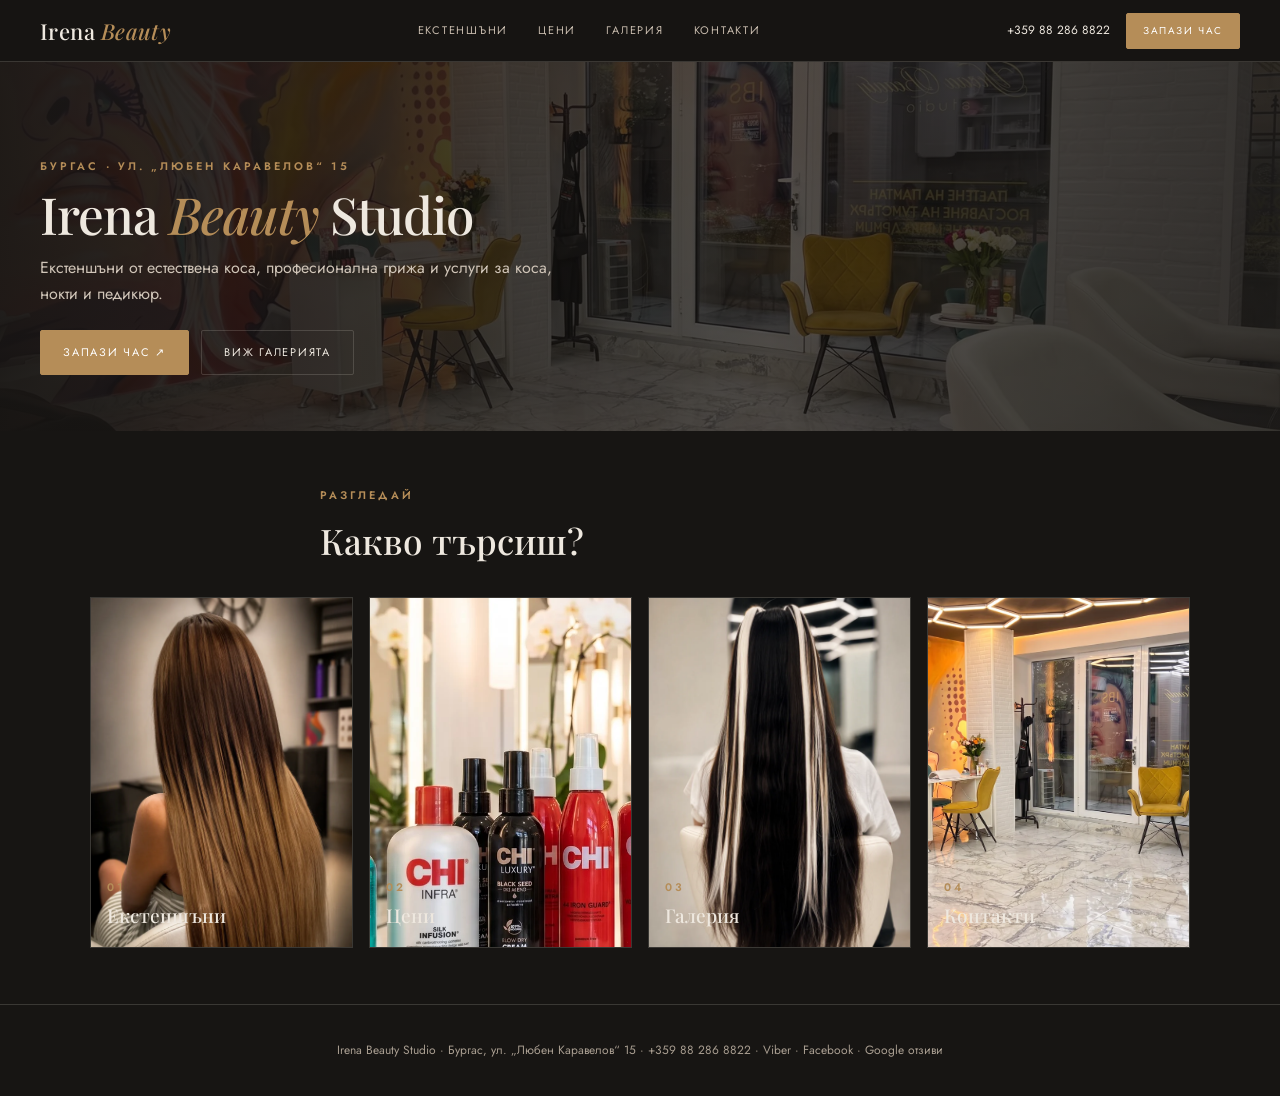
==== commit 440569c3: "Split the site into a multi-page funnel: Home, Екстеншъни, Цени, Галерия, Контакти The client explic" ====
--- a/index.html
+++ b/index.html
@@ -38,119 +38,21 @@
 .hero h1 em{color:var(--gold);font-style:italic}
 .hero__actions{display:flex;gap:12px;flex-wrap:wrap;margin-top:22px}
 
-/* pricing */
-.length-select{display:flex;align-items:center;gap:12px;flex-wrap:wrap;margin:0 0 20px;padding:12px 0;border-top:1px solid var(--line);border-bottom:1px solid var(--line)}
-.length-select__label{font-size:12px;color:var(--muted)}
-.length-select__group{display:flex;gap:8px}
-.panel-title{font-size:22px;color:var(--gold);margin-bottom:6px}
-.group-title{font:500 19px var(--serif);color:var(--cream);margin:32px 0 2px}
-.group-title:first-of-type{margin-top:0}
-.price-list{list-style:none;margin:0 0 8px;padding:0;border-top:1px solid var(--line)}
-.price-row{display:flex;justify-content:space-between;align-items:baseline;gap:16px;padding:14px 0;border-bottom:1px solid var(--line)}
-.service-name{font-size:15px}
-.service-name small{display:block;color:var(--muted);font-size:12px;margin-top:3px;line-height:1.4}
-.price{font-family:var(--serif);font-style:italic;color:var(--gold);font-size:16px;white-space:nowrap;font-variant-numeric:tabular-nums}
-.tier-prices{display:flex;gap:16px;flex-wrap:wrap;justify-content:flex-end}
-.tier{font-size:13px;color:var(--muted);white-space:nowrap}
-.tier b{color:var(--cream);font-weight:600;font-variant-numeric:tabular-nums}
-.price-row--addon{border-top:1px dashed var(--gold);margin-top:8px;padding-top:18px}
-.note{font-size:12px;color:var(--muted);max-width:520px;margin-top:20px}
-@supports selector(:has(a)){
-  .price-tabs:has(#cat-hair:checked) .panel--hair{display:block}
-  .price-tabs:has(#cat-mani:checked) .panel--mani{display:block}
-  .price-tabs:has(#cat-pedi:checked) .panel--pedi{display:block}
-  .price-tabs:has(#cat-ext:checked) .panel--ext{display:block}
-  .price-tabs:has(#cat-hair:checked) label[for="cat-hair"],
-  .price-tabs:has(#cat-mani:checked) label[for="cat-mani"],
-  .price-tabs:has(#cat-pedi:checked) label[for="cat-pedi"],
-  .price-tabs:has(#cat-ext:checked) label[for="cat-ext"]{background:var(--gold);border-color:var(--gold);color:#1b1815}
-  .panel--hair:has(#len-short:checked) .tier[data-tier="short"],
-  .panel--hair:has(#len-medium:checked) .tier[data-tier="medium"],
-  .panel--hair:has(#len-long:checked) .tier[data-tier="long"]{color:var(--gold)}
-  .panel--hair:has(#len-short:checked) .tier[data-tier="short"] b,
-  .panel--hair:has(#len-medium:checked) .tier[data-tier="medium"] b,
-  .panel--hair:has(#len-long:checked) .tier[data-tier="long"] b{color:var(--gold);font-size:16px}
-  .panel--hair:has(#len-short:checked) .tier:not([data-tier="short"]),
-  .panel--hair:has(#len-medium:checked) .tier:not([data-tier="medium"]),
-  .panel--hair:has(#len-long:checked) .tier:not([data-tier="long"]){opacity:.4}
-  .length-select__group label[for="len-short"],
-  .length-select__group label[for="len-medium"],
-  .length-select__group label[for="len-long"]{padding:7px 14px}
-  .panel--hair:has(#len-short:checked) .length-select__group label[for="len-short"],
-  .panel--hair:has(#len-medium:checked) .length-select__group label[for="len-medium"],
-  .panel--hair:has(#len-long:checked) .length-select__group label[for="len-long"]{background:var(--gold);border-color:var(--gold);color:#1b1815}
-}
-
-/* extensions spotlight */
-.swatch-strip{display:grid;grid-template-columns:repeat(3,1fr);gap:10px;margin-bottom:14px}
-.swatch{width:100%;aspect-ratio:9/16;object-fit:cover;border:1px solid var(--line);background:var(--dark);display:block}
-.process-strip{display:grid;grid-template-columns:1fr 1fr;gap:10px;margin-bottom:28px}
-.process-clip{position:relative;border:1px solid var(--line);background:var(--dark)}
-.process-clip video{width:100%;aspect-ratio:4/5;object-fit:cover;display:block}
-.extensions-proof{display:grid;grid-template-columns:auto 1fr;gap:32px;align-items:center}
-.ba-preview{position:relative;display:grid;grid-template-columns:1fr 1fr;width:220px;border:1px solid var(--line);overflow:hidden;flex-shrink:0}
-.ba-preview img{width:100%;height:100%;object-fit:cover;aspect-ratio:3/4}
-.ba-preview__label{position:absolute;bottom:0;left:0;right:0;padding:6px;text-align:center;font-size:9px;letter-spacing:.12em;text-transform:uppercase;color:var(--cream);background:linear-gradient(transparent,rgba(23,21,19,.85))}
-.extensions-proof__text{max-width:420px}
-.extensions-proof__text .lead{margin-top:0}
-
-/* gallery teaser */
-.teaser-grid{display:grid;grid-template-columns:repeat(4,1fr);gap:14px}
-.teaser-tile{position:relative;display:block;overflow:hidden;aspect-ratio:3/4;border:1px solid var(--line)}
-.teaser-tile img{width:100%;height:100%;object-fit:cover;transition:transform .5s cubic-bezier(.2,.8,.2,1)}
-.teaser-tile:hover img{transform:scale(1.045)}
-
-/* studio / products */
-.studio-grid{display:grid;grid-template-columns:1.3fr 1fr;gap:20px}
-.studio-card{position:relative;margin:0;overflow:hidden;border:1px solid var(--line)}
-.studio-card img{width:100%;height:100%;object-fit:cover}
-.studio-card figcaption{padding:16px 18px;font-size:13px;color:var(--muted);background:var(--black)}
-
-/* contact */
-.contact-grid{display:grid;grid-template-columns:1fr 1fr;gap:50px;align-items:start}
-.contact-grid h2{font-size:clamp(1.8rem,3.6vw,2.6rem);margin-top:10px}
-.facts{display:grid;grid-template-columns:1fr 1fr;gap:18px;margin:22px 0 0;padding:0;font-size:13px}
-.facts>div{margin:0}
-.facts dt{color:var(--gold);font-size:10px;letter-spacing:.16em;text-transform:uppercase;margin-bottom:5px}
-.facts dd{margin:0}
-.facts a:hover{color:var(--gold)}
-.map-embed{margin-top:22px;border:1px solid var(--line);line-height:0}
-.map-embed iframe{width:100%;height:220px;display:block;filter:invert(92%) hue-rotate(180deg) contrast(90%)}
-.form{display:grid;grid-template-columns:1fr 1fr;gap:14px}
-.form label{font-size:11px;letter-spacing:.1em;text-transform:uppercase;color:#bfb3a6}
-.form label:last-of-type,.form button,.form__msg{grid-column:1/-1}
-.form input,.form select,.form textarea{width:100%;display:block;margin-top:7px;padding:12px;background:#26211e;color:#fff;border:1px solid var(--line);border-radius:2px;font-size:14px;outline:none;font-family:var(--sans)}
-.form textarea{min-height:80px;resize:vertical}
-.form input:focus,.form select:focus,.form textarea:focus{border-color:var(--gold)}
-.form__msg{display:none;font-size:13px;color:#dfbe91;padding-top:6px}
-.form__msg.show{display:block}
-
-/* faq */
-.faq{max-width:760px;margin:0 auto}
-.faq details{border-bottom:1px solid var(--line);padding:18px 0}
-.faq summary{cursor:pointer;font:500 17px var(--serif);color:var(--cream);list-style:none;display:flex;justify-content:space-between;align-items:center;gap:16px}
-.faq summary::-webkit-details-marker{display:none}
-.faq summary::after{content:'+';color:var(--gold);font-size:22px;font-family:var(--sans);font-weight:300;transition:transform .2s;flex-shrink:0}
-.faq details[open] summary::after{transform:rotate(45deg)}
-.faq details p{color:var(--muted);margin:12px 0 0;font-size:14px;line-height:1.6;max-width:60ch}
+/* funnel — the homepage's only job is to point at the four inner pages */
+.funnel-grid{display:grid;grid-template-columns:repeat(4,1fr);gap:16px}
+.funnel-card{position:relative;display:block;overflow:hidden;aspect-ratio:3/4;border:1px solid var(--line)}
+.funnel-card img{width:100%;height:100%;object-fit:cover;transition:transform .5s cubic-bezier(.2,.8,.2,1)}
+.funnel-card:hover img{transform:scale(1.045)}
+.funnel-card__label{position:absolute;left:0;right:0;bottom:0;padding:16px}
+.funnel-card__label .kicker{display:block;margin-bottom:4px}
+.funnel-card__label h3{font-size:19px;color:var(--cream)}
+.funnel-card__label:before{content:'';position:absolute;inset:0;z-index:-1;background:linear-gradient(transparent,rgba(23,21,19,.92))}
 
 @media(max-width:900px){
-  .studio-grid{grid-template-columns:1fr}
-  .contact-grid{grid-template-columns:1fr;gap:40px}
-  .teaser-grid{grid-template-columns:repeat(2,1fr)}
-  .extensions-proof{grid-template-columns:1fr;justify-items:center;text-align:center}
-}
-@media(max-width:600px){
-  .swatch-strip{grid-template-columns:repeat(2,1fr)}
+  .funnel-grid{grid-template-columns:repeat(2,1fr)}
 }
 @media(max-width:760px){
   .hero{padding:84px 20px 40px}
-  .facts{grid-template-columns:1fr}
-  .form{grid-template-columns:1fr}
-  .form label:last-of-type,.form button,.form__msg{grid-column:auto}
-  .price-row{flex-direction:column;align-items:flex-start;gap:6px}
-  .tier-prices{justify-content:flex-start}
-  .map-embed iframe{height:180px}
 }
 </style>
 <script type="application/ld+json">
@@ -181,17 +83,16 @@
 <body>
 
 <header class="top">
-  <a class="logo" href="#" onclick="window.scrollTo({top:0,behavior:'smooth'});return false">Irena <em>Beauty</em></a>
+  <a class="logo" href="index.html">Irena <em>Beauty</em></a>
   <nav class="top__nav" aria-label="Основна навигация">
-    <a href="#extensions">Екстеншъни</a>
+    <a href="extensions.html">Екстеншъни</a>
+    <a href="pricing.html">Цени</a>
     <a href="gallery.html">Галерия</a>
-    <a href="#pricing">Цени</a>
-    <a href="#studio">Продукти</a>
-    <a href="#contact">Контакти</a>
+    <a href="contact.html">Контакти</a>
   </nav>
   <div class="top__actions">
     <a class="top__phone" href="tel:+359882868822">+359 88 286 8822</a>
-    <a class="btn btn--gold btn--sm" href="#contact">Запази час</a>
+    <a class="btn btn--gold btn--sm" href="contact.html">Запази час</a>
   </div>
 </header>
 
@@ -202,285 +103,34 @@
     <h1>Irena <em>Beauty</em> Studio</h1>
     <p class="lead">Екстеншъни от естествена коса, професионална грижа и услуги за коса, нокти и педикюр.</p>
     <div class="hero__actions">
-      <a class="btn btn--gold" href="#contact">Запази час ↗</a>
+      <a class="btn btn--gold" href="contact.html">Запази час ↗</a>
       <a class="btn" href="gallery.html">Виж галерията</a>
-    </div>
-  </div>
-</section>
-
-<section id="extensions" class="section reveal">
-  <div class="section-head">
-    <div class="kicker">Екстеншъни от естествена коса</div>
-    <h2>Екстеншъни</h2>
-    <p class="section-lead">Естествена коса, прецизен метод, видим резултат.</p>
-  </div>
-
-  <div class="swatch-strip">
-    <video class="swatch" data-src="videos/swatch/swatch-1.mp4" poster="videos/swatch/swatch-1-poster.jpg" muted loop playsinline preload="none"></video>
-    <video class="swatch" data-src="videos/swatch/swatch-4.mp4" poster="videos/swatch/swatch-4-poster.jpg" muted loop playsinline preload="none"></video>
-    <video class="swatch" data-src="videos/swatch/swatch-5.mp4" poster="videos/swatch/swatch-5-poster.jpg" muted loop playsinline preload="none"></video>
-    <video class="swatch" data-src="videos/swatch/swatch-6.mp4" poster="videos/swatch/swatch-6-poster.jpg" muted loop playsinline preload="none"></video>
-    <video class="swatch" data-src="videos/swatch/swatch-7.mp4" poster="videos/swatch/swatch-7-poster.jpg" muted loop playsinline preload="none"></video>
-    <video class="swatch" data-src="videos/swatch/swatch-8.mp4" poster="videos/swatch/swatch-8-poster.jpg" muted loop playsinline preload="none"></video>
-  </div>
-
-  <div class="process-strip">
-    <div class="process-clip">
-      <video data-src="videos/process/process-1.mp4" poster="videos/process/process-1-poster.jpg" muted loop playsinline preload="none"></video>
-    </div>
-    <div class="process-clip">
-      <video data-src="videos/process/process-2.mp4" poster="videos/process/process-2-poster.jpg" muted loop playsinline preload="none"></video>
-    </div>
-  </div>
-
-  <div class="extensions-proof">
-    <a class="ba-preview" href="gallery.html#before-after">
-      <img src="images/gallery/g43.webp" alt="Преди" width="1100" height="1467" loading="lazy">
-      <img src="images/gallery/g41.webp" alt="След" width="1100" height="1467" loading="lazy">
-      <span class="ba-preview__label">Преди / След ↗</span>
-    </a>
-    <div class="extensions-proof__text">
-      <p class="lead">Консултация преди всяка процедура — определяме метод, дължина и количество коса според твоята.</p>
-      <a class="btn btn--gold" href="#contact">Запази консултация ↗</a>
-    </div>
-  </div>
-</section>
-
-<section id="pricing" class="section reveal">
-  <div class="section-head">
-    <div class="kicker">Цени</div>
-    <h2>Цени</h2>
-    <p class="section-lead">Всички цени са в евро. Крайната цена за екстеншъни се определя на консултация според метода и количеството коса.</p>
-  </div>
-
-  <div class="price-tabs">
-    <div class="tabbar">
-      <input type="radio" name="cat" id="cat-hair" class="vh-radio" checked><label for="cat-hair" class="tab">Коса</label>
-      <input type="radio" name="cat" id="cat-mani" class="vh-radio"><label for="cat-mani" class="tab">Маникюр</label>
-      <input type="radio" name="cat" id="cat-pedi" class="vh-radio"><label for="cat-pedi" class="tab">Педикюр</label>
-      <input type="radio" name="cat" id="cat-ext" class="vh-radio"><label for="cat-ext" class="tab">Екстеншъни</label>
-    </div>
-
-    <div class="panels">
-
-      <div class="panel panel--hair">
-        <h3 class="panel-title">Коса</h3>
-
-        <div class="length-select">
-          <span class="length-select__label">Дължина на косата (за подстригване на жени, сешоар, боядисване и кичури):</span>
-          <span class="length-select__group">
-            <input type="radio" name="len" id="len-short" class="vh-radio" checked><label for="len-short" class="tab tab--sm">Къса</label>
-            <input type="radio" name="len" id="len-medium" class="vh-radio"><label for="len-medium" class="tab tab--sm">Средна</label>
-            <input type="radio" name="len" id="len-long" class="vh-radio"><label for="len-long" class="tab tab--sm">Дълга</label>
-          </span>
-        </div>
-
-        <h4 class="group-title">Подстригване</h4>
-        <ul class="price-list">
-          <li class="price-row"><span class="service-name">Деца / мъже</span><span class="price">€10</span></li>
-          <li class="price-row"><span class="service-name">Жени</span>
-            <span class="tier-prices">
-              <span class="tier" data-tier="short">Къса <b>€10</b></span>
-              <span class="tier" data-tier="medium">Средна <b>€15</b></span>
-              <span class="tier" data-tier="long">Дълга <b>€20</b></span>
-            </span>
-          </li>
-          <li class="price-row"><span class="service-name">Бретон</span><span class="price">€5</span></li>
-        </ul>
-
-        <h4 class="group-title">Сешоар / стайлинг</h4>
-        <ul class="price-list">
-          <li class="price-row"><span class="service-name">Изсушаване и оформяне</span>
-            <span class="tier-prices">
-              <span class="tier" data-tier="short">Къса <b>€10</b></span>
-              <span class="tier" data-tier="medium">Средна <b>€15</b></span>
-              <span class="tier" data-tier="long">Дълга <b>€20</b></span>
-            </span>
-          </li>
-        </ul>
-
-        <h4 class="group-title">Прически</h4>
-        <ul class="price-list">
-          <li class="price-row"><span class="service-name">Ежедневна</span><span class="price">€55</span></li>
-          <li class="price-row"><span class="service-name">Вечерна</span><span class="price">€70</span></li>
-          <li class="price-row"><span class="service-name">Официална</span><span class="price">€100</span></li>
-        </ul>
-
-        <h4 class="group-title">Боядисване</h4>
-        <ul class="price-list">
-          <li class="price-row"><span class="service-name">Корени</span><span class="price">€15</span></li>
-          <li class="price-row"><span class="service-name">Цялостно боядисване / обезцветяване</span>
-            <span class="tier-prices">
-              <span class="tier" data-tier="short">Къса <b>€20</b></span>
-              <span class="tier" data-tier="medium">Средна <b>€25</b></span>
-              <span class="tier" data-tier="long">Дълга <b>€30</b></span>
-            </span>
-          </li>
-          <li class="price-row"><span class="service-name">Кичури / балеаж / омбре</span>
-            <span class="tier-prices">
-              <span class="tier" data-tier="short">Къса <b>€40</b></span>
-              <span class="tier" data-tier="medium">Средна <b>€50</b></span>
-              <span class="tier" data-tier="long">Дълга <b>€60</b></span>
-            </span>
-          </li>
-        </ul>
-
-        <h4 class="group-title">Плитки</h4>
-        <ul class="price-list">
-          <li class="price-row"><span class="service-name">Бокс плитки</span><span class="price">€25</span></li>
-          <li class="price-row"><span class="service-name">Плитки на половин глава</span><span class="price">€40</span></li>
-          <li class="price-row"><span class="service-name">Плитки на цяла глава</span><span class="price">€70</span></li>
-          <li class="price-row"><span class="service-name">Афро плитки с канекалон</span><span class="price">€230</span></li>
-        </ul>
-      </div>
-
-      <div class="panel panel--mani">
-        <h3 class="panel-title">Маникюр</h3>
-        <ul class="price-list">
-          <li class="price-row"><span class="service-name">Свалящ гел лак</span><span class="price">€5</span></li>
-          <li class="price-row"><span class="service-name">Оформяне и грижа за кожички</span><span class="price">€10</span></li>
-          <li class="price-row"><span class="service-name">Гел лак</span><span class="price">€10</span></li>
-          <li class="price-row"><span class="service-name">Гел с гел лак</span><span class="price">€15</span></li>
-          <li class="price-row"><span class="service-name">Изграждане с типс</span><span class="price">€30</span></li>
-          <li class="price-row"><span class="service-name">Изграждане с форма (скулптуриране)</span><span class="price">€40</span></li>
-          <li class="price-row"><span class="service-name">Поддръжка / допълване</span><span class="price">€25</span></li>
-          <li class="price-row price-row--addon"><span class="service-name">+ Nail art <small>добавка към маникюр или педикюр</small></span><span class="price">€5</span></li>
-        </ul>
-      </div>
-
-      <div class="panel panel--pedi">
-        <h3 class="panel-title">Педикюр</h3>
-        <ul class="price-list">
-          <li class="price-row"><span class="service-name">Свалящ гел лак</span><span class="price">€5</span></li>
-          <li class="price-row"><span class="service-name">Оформяне и грижа за кожички</span><span class="price">€10</span></li>
-          <li class="price-row"><span class="service-name">Гел лак</span><span class="price">€10</span></li>
-          <li class="price-row"><span class="service-name">Пълен педикюр <small>оформяне, почистване, премахване на загрубяла кожа и гел лак</small></span><span class="price">€60</span></li>
-          <li class="price-row price-row--addon"><span class="service-name">+ Nail art <small>добавка към маникюр или педикюр</small></span><span class="price">€5</span></li>
-        </ul>
-      </div>
-
-      <div class="panel panel--ext">
-        <h3 class="panel-title">Екстеншъни</h3>
-        <ul class="price-list">
-          <li class="price-row"><span class="service-name">Консултация и план</span><span class="price">Безплатно</span></li>
-          <li class="price-row"><span class="service-name">V-Light UV · поставяне</span><span class="price">от €150</span></li>
-          <li class="price-row"><span class="service-name">Поддръжка</span><span class="price">от €60</span></li>
-          <li class="price-row"><span class="service-name">Сваляне</span><span class="price">от €30</span></li>
-        </ul>
-        <p class="note">Точната цена зависи от метода, дължината и количеството коса — определя се на консултацията.</p>
-      </div>
-
     </div>
   </div>
 </section>
 
 <section class="section reveal">
   <div class="section-head">
-    <div class="kicker">Портфолио</div>
-    <h2>От галерията</h2>
+    <div class="kicker">Разгледай</div>
+    <h2>Какво търсиш?</h2>
   </div>
-  <div class="teaser-grid">
-    <a class="teaser-tile" href="gallery.html"><img src="images/gallery/g66.webp" alt="Контрастни кичури на тъмна коса" width="1100" height="1467" loading="lazy"></a>
-    <a class="teaser-tile" href="gallery.html"><img src="images/gallery/g48.webp" alt="Плитка с кожена яка" width="1100" height="1467" loading="lazy"></a>
-    <a class="teaser-tile" href="gallery.html"><img src="images/gallery/g61.webp" alt="Наситен червен цвят" width="1100" height="1467" loading="lazy"></a>
-    <a class="teaser-tile" href="gallery.html"><img src="images/gallery/g64.webp" alt="Маникюр с nail art" width="1100" height="1467" loading="lazy"></a>
-  </div>
-  <div style="margin-top:28px"><a class="btn" href="gallery.html">Виж цялата галерия ↗</a></div>
-</section>
-
-<section id="studio" class="section section--alt reveal">
-  <div class="section-head">
-    <div class="kicker">Продукти и технология</div>
-  </div>
-  <div class="studio-grid">
-    <figure class="studio-card">
-      <img src="images/produkti-shelf.webp" alt="Професионални продукти CHI в студиото" width="1000" height="563" loading="lazy">
-      <figcaption>Работим с CHI, K18 и други професионални марки.</figcaption>
-    </figure>
-    <figure class="studio-card">
-      <img src="images/vlight-tech.webp" alt="V-Light UV технология за екстеншъни" width="1200" height="1460" loading="lazy">
-      <figcaption>V-Light UV технология за екстеншъни от естествена коса.</figcaption>
-    </figure>
-  </div>
-</section>
-
-<section id="faq" class="section section--alt reveal">
-  <div class="section-head">
-    <div class="kicker">Въпроси</div>
-    <h2>Често задавани въпроси</h2>
-  </div>
-  <div class="faq">
-    <details>
-      <summary>Как мога да запазя час?</summary>
-      <p>Можеш да запазиш час чрез формата за записване, на телефон +359 88 286 8822 или с лично съобщение във Viber или Facebook. След като се свържеш с нас, ще уточним удобен за теб ден и час и ще потвърдим записването.</p>
-    </details>
-    <details>
-      <summary>Какво включва консултацията за екстеншъни?</summary>
-      <p>По време на консултацията ще разгледаме състоянието и особеностите на естествената ти коса, за да изберем най-подходящия метод, дължина и количество екстеншъни. Ще обсъдим цвета, структурата и желания от теб резултат. Можеш да разгледаш наличните коси в салона и да избереш своя екстеншън на място. След като уточним всички детайли, ще ти предложим най-подходящото решение и ще обсъдим следващите стъпки.</p>
-    </details>
-    <details>
-      <summary>Какви методи за удължаване на косата предлагате?</summary>
-      <p>Предлагаме няколко метода за поставяне на екстеншъни. Подходящият метод се избира според състоянието на естествената коса, желания резултат и личните ти предпочитания.</p>
-      <p><strong>Кератинови кичури</strong> — При този метод отделни кичури се прикрепят към естествената коса чрез кератинова връзка. Той е подходящ за създаване на естествено изглеждаща дължина и плътност, като позволява прецизно разпределяне на кичурите.</p>
-      <p><strong>Капси</strong> — Екстеншъните се прикрепят към естествената коса чрез малки капси, без използване на лепило. Методът позволява лесно сваляне и подмяна на екстеншъните при необходимата поддръжка.</p>
-      <p><strong>V-Light UV</strong> — При този метод връзката между екстеншъна и естествената коса се фиксира с UV светлина. Така се създава изключително малка и дискретна връзка, което прави метода подходящ и за по-фина коса.</p>
-      <p>По време на консултацията ще ти помогнем да избереш метода, който най-добре отговаря на твоята коса и желания резултат.</p>
-    </details>
-    <details>
-      <summary>Как да се грижа за екстеншъните си?</summary>
-      <p>Правилната грижа е важна както за красивия вид на екстеншъните, така и за поддържането на естествената коса в добро състояние.</p>
-      <p>Не пропускай препоръчителната поддръжка според конкретния метод. Тя е важна за правилното преместване, подмяна или сваляне на екстеншъните, както и за предотвратяване на излишно опъване и заплитане на естествената коса.</p>
-      <p>Разресвай косата внимателно, като започваш от краищата и постепенно се придвижваш към корените. Използвай четка, предназначена за коса с екстеншъни.</p>
-      <p>При миене не търкай агресивно местата на прикрепване. След това подсуши косата добре и преди сън се увери, че е напълно суха. За да ограничиш заплитането, можеш да я прибираш в свободна плитка или ниска опашка.</p>
-      <p>Използвай продукти, подходящи за коса с екстеншъни. Избягвай да нанасяш масла, балсами и други тежки продукти директно върху местата на прикрепване.</p>
-      <p>Когато използваш преса, маша или сешоар, избягвай прекомерната топлина в близост до връзките.</p>
-    </details>
-    <details>
-      <summary>Къде се намира салонът?</summary>
-      <p>гр. Бургас, ул. „Любен Каравелов“ № 15 — картата в контактите по-долу показва точното местоположение.</p>
-    </details>
-  </div>
-</section>
-
-<section id="contact" class="section reveal">
-  <div class="contact-grid">
-    <div>
-      <div class="kicker">Записване</div>
-      <h2>Избери своя час</h2>
-      <p class="lead">Пиши ни с предпочитана услуга и дата. Ще потвърдим възможностите директно.</p>
-      <dl class="facts">
-        <div><dt>Адрес</dt><dd>Бургас, ул. „Любен Каравелов“ 15</dd></div>
-        <div><dt>Работно време</dt><dd>Пон–Съб · 10:00–20:00</dd></div>
-        <div><dt>Телефон</dt><dd><a href="tel:+359882868822">+359 88 286 8822</a></dd></div>
-        <div><dt>Viber</dt><dd><a href="viber://chat?number=%2B359882868822">Пишете ни</a></dd></div>
-        <div><dt>Facebook</dt><dd><a href="https://www.facebook.com/profile.php?id=61592300043325" target="_blank" rel="noopener">Irena Beauty Studio</a></dd></div>
-        <div><dt>Google</dt><dd><a href="https://www.google.com/maps/place/Irena+Beauty+Studio/@42.4995129,27.4697753,17z/data=!3m1!4b1!4m6!3m5!1s0x40a69512928afc09:0x32889e9de14c91b3!8m2!3d42.4995129!4d27.4697753!16s%2Fg%2F11ntpxrgth" target="_blank" rel="noopener">Остави отзив ↗</a></dd></div>
-      </dl>
-      <div class="map-embed">
-        <iframe src="https://www.google.com/maps?q=Irena%20Beauty%20Studio%2C%20%D1%83%D0%BB.%20%D0%9B%D1%8E%D0%B1%D0%B5%D0%BD%20%D0%9A%D0%B0%D1%80%D0%B0%D0%B2%D0%B5%D0%BB%D0%BE%D0%B2%2015%2C%20%D0%91%D1%83%D1%80%D0%B3%D0%B0%D1%81&output=embed" loading="lazy" referrerpolicy="no-referrer-when-downgrade" title="Карта с местоположението на Irena Beauty Studio"></iframe>
-      </div>
-    </div>
-    <form class="form" id="bookForm" action="https://formsubmit.co/irenabeauty.studio.bs@gmail.com" method="POST">
-      <input type="hidden" name="_subject" value="Нова заявка за час — Irena Beauty Studio">
-      <input type="hidden" name="_template" value="table">
-      <input type="hidden" name="_captcha" value="false">
-      <label>Име<input name="name" required placeholder="Твоето име"></label>
-      <label>Телефон<input name="phone" required placeholder="+359 ..."></label>
-      <label>Услуга<select name="service">
-        <option>Подстригване</option>
-        <option>Боядисване</option>
-        <option>Прическа</option>
-        <option>Плитки</option>
-        <option>Маникюр</option>
-        <option>Педикюр</option>
-        <option>Екстеншъни</option>
-        <option>Консултация</option>
-      </select></label>
-      <label>Дата<input name="date" type="date"></label>
-      <label>Съобщение<textarea name="message" placeholder="Кратко описание, добавки (напр. nail art), предпочитана дължина"></textarea></label>
-      <div class="form__msg" id="formMsg">Запитването е изпратено. Ще се свържем с теб.</div>
-      <button class="btn btn--gold" type="submit">Изпрати запитване ↗</button>
-    </form>
+  <div class="funnel-grid">
+    <a class="funnel-card" href="extensions.html">
+      <img src="images/gallery/g41.webp" alt="Екстеншъни от естествена коса" width="1100" height="1467" loading="lazy">
+      <span class="funnel-card__label"><span class="kicker">01</span><h3>Екстеншъни</h3></span>
+    </a>
+    <a class="funnel-card" href="pricing.html">
+      <img src="images/produkti-shelf.webp" alt="Ценоразпис" width="1000" height="563" loading="lazy">
+      <span class="funnel-card__label"><span class="kicker">02</span><h3>Цени</h3></span>
+    </a>
+    <a class="funnel-card" href="gallery.html">
+      <img src="images/gallery/g66.webp" alt="Галерия с реални резултати" width="1100" height="1467" loading="lazy">
+      <span class="funnel-card__label"><span class="kicker">03</span><h3>Галерия</h3></span>
+    </a>
+    <a class="funnel-card" href="contact.html">
+      <img src="images/hero-main.webp" alt="Контакти и запазване на час" width="1600" height="893" loading="lazy">
+      <span class="funnel-card__label"><span class="kicker">04</span><h3>Контакти</h3></span>
+    </a>
   </div>
 </section>
 
@@ -489,28 +139,6 @@
 </footer>
 
 <script>
-document.getElementById('bookForm').addEventListener('submit', async e => {
-  e.preventDefault();
-  const f = e.currentTarget;
-  if (!f.checkValidity()) { f.reportValidity(); return }
-  const b = f.querySelector('button'), m = document.getElementById('formMsg');
-  b.disabled = true; b.textContent = 'Изпращане...';
-  const data = Object.fromEntries(new FormData(f));
-  try {
-    const r = await fetch('https://formsubmit.co/ajax/irenabeauty.studio.bs@gmail.com', {
-      method: 'POST',
-      headers: { 'Content-Type': 'application/json', Accept: 'application/json' },
-      body: JSON.stringify(data)
-    });
-    const j = await r.json();
-    if (!j.success) throw 0;
-    m.classList.add('show'); f.reset(); b.textContent = 'Изпратено ✓';
-  } catch (x) {
-    b.disabled = false; b.textContent = 'Опитай отново ↗';
-    m.textContent = 'Проблем с изпращането. Обади се на +359 88 286 8822.'; m.classList.add('show');
-  }
-});
-
 const reduceMotion = window.matchMedia('(prefers-reduced-motion: reduce)').matches;
 if (!reduceMotion && 'IntersectionObserver' in window) {
   const io = new IntersectionObserver(entries => {
@@ -520,35 +148,6 @@
 } else {
   document.querySelectorAll('.reveal').forEach(el => el.classList.add('is-visible'));
 }
-
-const navLinks = document.querySelectorAll('.top__nav a[href^="#"]');
-const navSections = [...navLinks].map(a => document.querySelector(a.getAttribute('href'))).filter(Boolean);
-if (navSections.length && 'IntersectionObserver' in window) {
-  const spy = new IntersectionObserver(entries => {
-    entries.forEach(e => {
-      if (!e.isIntersecting) return;
-      navLinks.forEach(a => a.classList.toggle('active', a.getAttribute('href') === '#' + e.target.id));
-    });
-  }, {rootMargin: '-40% 0px -55% 0px'});
-  navSections.forEach(s => spy.observe(s));
-}
-
-const lazyVideos = document.querySelectorAll('video[data-src]');
-if ('IntersectionObserver' in window) {
-  const vio = new IntersectionObserver(entries => {
-    entries.forEach(e => {
-      if (!e.isIntersecting) return;
-      const v = e.target;
-      v.src = v.dataset.src;
-      v.removeAttribute('data-src');
-      if (!reduceMotion) v.play().catch(() => {});
-      vio.unobserve(v);
-    });
-  }, {threshold: .2});
-  lazyVideos.forEach(v => vio.observe(v));
-} else {
-  lazyVideos.forEach(v => { v.src = v.dataset.src; v.removeAttribute('data-src'); });
-}
 </script>
 </body>
 </html>
--- a/styles.css
+++ b/styles.css
@@ -18,6 +18,7 @@
 button{border:0;background:none;cursor:pointer}
 img{max-width:100%;display:block}
 :focus-visible{outline:2px solid var(--gold);outline-offset:3px}
+[hidden]{display:none!important}
 
 .kicker{font-size:11px;letter-spacing:.28em;text-transform:uppercase;color:var(--gold);font-weight:600}
 h1,h2,h3{font-family:var(--serif);font-weight:500;text-wrap:balance;margin:0}
@@ -46,6 +47,14 @@
 .section-head h2{font-size:clamp(1.7rem,3.2vw,2.2rem);margin-top:8px}
 .section-lead{color:var(--muted);margin-top:12px;font-size:15px;max-width:60ch}
 
+/* inner-page head (Екстеншъни / Цени / Контакти) */
+.page-head{max-width:640px;margin:0 auto 8px;padding:48px 40px 0}
+.page-head h1{font-size:clamp(1.9rem,3.6vw,2.6rem);margin-top:8px}
+.page-head .lead{margin-top:10px}
+@media(max-width:760px){
+  .page-head{padding:36px 20px 0}
+}
+
 /* shared tab/filter control (pricing + gallery filters) */
 .tabbar{display:none}
 .vh-radio{position:absolute;width:1px;height:1px;overflow:hidden;opacity:0;pointer-events:none}
@@ -62,6 +71,10 @@
 .reveal{opacity:0;transform:translateY(22px) scale(.985);transition:opacity .7s ease,transform .7s cubic-bezier(.16,.8,.2,1)}
 .reveal.is-visible{opacity:1;transform:none}
 
+.cta-band{text-align:center;padding:44px 40px;background:var(--dark);border-top:1px solid var(--line)}
+.cta-band h2{font-size:clamp(1.5rem,3vw,2.1rem)}
+.cta-band .lead{margin:10px auto 22px;max-width:480px}
+
 footer{padding:36px 40px;text-align:center;border-top:1px solid var(--line);font-size:12px;color:var(--muted)}
 footer a:hover{color:var(--gold)}
 
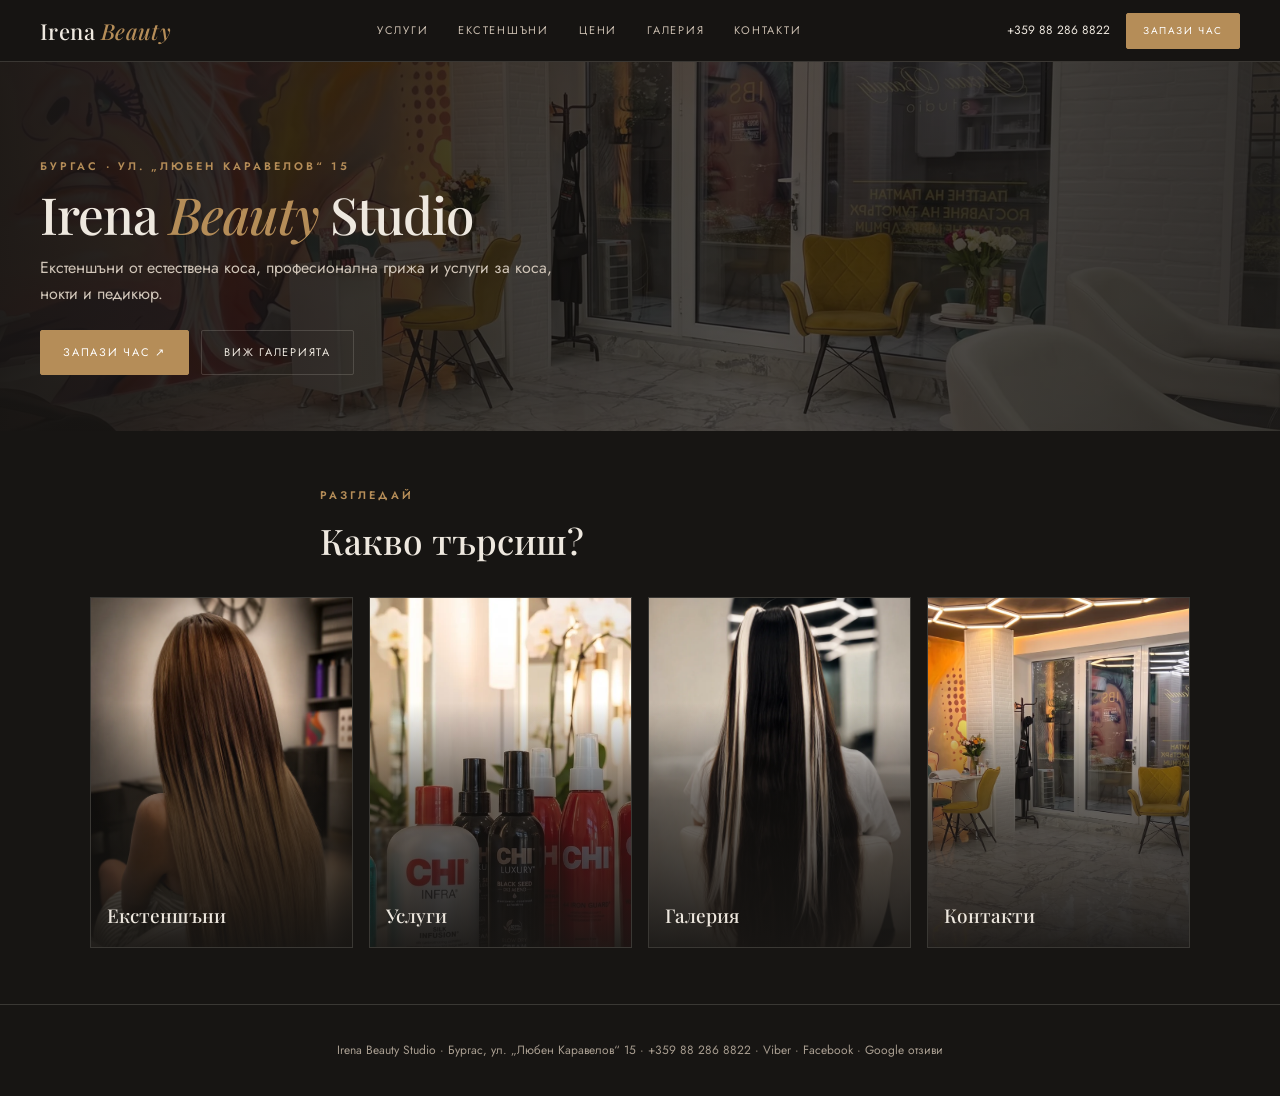
==== commit be3b2d75: "Add Услуги page, move before/after to Екстеншъни, fix funnel-card legibility Visual UI/UX audit (Pla" ====
--- a/index.html
+++ b/index.html
@@ -38,19 +38,6 @@
 .hero h1 em{color:var(--gold);font-style:italic}
 .hero__actions{display:flex;gap:12px;flex-wrap:wrap;margin-top:22px}
 
-/* funnel — the homepage's only job is to point at the four inner pages */
-.funnel-grid{display:grid;grid-template-columns:repeat(4,1fr);gap:16px}
-.funnel-card{position:relative;display:block;overflow:hidden;aspect-ratio:3/4;border:1px solid var(--line)}
-.funnel-card img{width:100%;height:100%;object-fit:cover;transition:transform .5s cubic-bezier(.2,.8,.2,1)}
-.funnel-card:hover img{transform:scale(1.045)}
-.funnel-card__label{position:absolute;left:0;right:0;bottom:0;padding:16px}
-.funnel-card__label .kicker{display:block;margin-bottom:4px}
-.funnel-card__label h3{font-size:19px;color:var(--cream)}
-.funnel-card__label:before{content:'';position:absolute;inset:0;z-index:-1;background:linear-gradient(transparent,rgba(23,21,19,.92))}
-
-@media(max-width:900px){
-  .funnel-grid{grid-template-columns:repeat(2,1fr)}
-}
 @media(max-width:760px){
   .hero{padding:84px 20px 40px}
 }
@@ -85,6 +72,7 @@
 <header class="top">
   <a class="logo" href="index.html">Irena <em>Beauty</em></a>
   <nav class="top__nav" aria-label="Основна навигация">
+    <a href="services.html">Услуги</a>
     <a href="extensions.html">Екстеншъни</a>
     <a href="pricing.html">Цени</a>
     <a href="gallery.html">Галерия</a>
@@ -117,19 +105,19 @@
   <div class="funnel-grid">
     <a class="funnel-card" href="extensions.html">
       <img src="images/gallery/g41.webp" alt="Екстеншъни от естествена коса" width="1100" height="1467" loading="lazy">
-      <span class="funnel-card__label"><span class="kicker">01</span><h3>Екстеншъни</h3></span>
+      <span class="funnel-card__label"><h3>Екстеншъни</h3></span>
     </a>
-    <a class="funnel-card" href="pricing.html">
-      <img src="images/produkti-shelf.webp" alt="Ценоразпис" width="1000" height="563" loading="lazy">
-      <span class="funnel-card__label"><span class="kicker">02</span><h3>Цени</h3></span>
+    <a class="funnel-card" href="services.html">
+      <img src="images/produkti-shelf.webp" alt="Услуги" width="1000" height="563" loading="lazy">
+      <span class="funnel-card__label"><h3>Услуги</h3></span>
     </a>
     <a class="funnel-card" href="gallery.html">
       <img src="images/gallery/g66.webp" alt="Галерия с реални резултати" width="1100" height="1467" loading="lazy">
-      <span class="funnel-card__label"><span class="kicker">03</span><h3>Галерия</h3></span>
+      <span class="funnel-card__label"><h3>Галерия</h3></span>
     </a>
     <a class="funnel-card" href="contact.html">
       <img src="images/hero-main.webp" alt="Контакти и запазване на час" width="1600" height="893" loading="lazy">
-      <span class="funnel-card__label"><span class="kicker">04</span><h3>Контакти</h3></span>
+      <span class="funnel-card__label"><h3>Контакти</h3></span>
     </a>
   </div>
 </section>
--- a/styles.css
+++ b/styles.css
@@ -71,6 +71,19 @@
 .reveal{opacity:0;transform:translateY(22px) scale(.985);transition:opacity .7s ease,transform .7s cubic-bezier(.16,.8,.2,1)}
 .reveal.is-visible{opacity:1;transform:none}
 
+/* funnel cards — used on the home hub and the Услуги overview */
+.funnel-grid{display:grid;grid-template-columns:repeat(4,1fr);gap:16px}
+.funnel-card{position:relative;display:block;overflow:hidden;aspect-ratio:3/4;border:1px solid var(--line)}
+.funnel-card img{width:100%;height:100%;object-fit:cover;transition:transform .5s cubic-bezier(.2,.8,.2,1)}
+.funnel-card:hover img{transform:scale(1.045)}
+.funnel-card:after{content:'';position:absolute;left:0;right:0;bottom:0;height:70%;background:linear-gradient(transparent,rgba(23,21,19,.6) 40%,rgba(23,21,19,.95) 100%);pointer-events:none}
+.funnel-card__label{position:absolute;left:0;right:0;bottom:0;padding:16px;z-index:1}
+.funnel-card__label h3{font-size:19px;color:var(--cream)}
+.funnel-card__label p{margin:4px 0 0;font-size:12px;color:var(--muted);max-width:none}
+@media(max-width:900px){
+  .funnel-grid{grid-template-columns:repeat(2,1fr)}
+}
+
 .cta-band{text-align:center;padding:44px 40px;background:var(--dark);border-top:1px solid var(--line)}
 .cta-band h2{font-size:clamp(1.5rem,3vw,2.1rem)}
 .cta-band .lead{margin:10px auto 22px;max-width:480px}
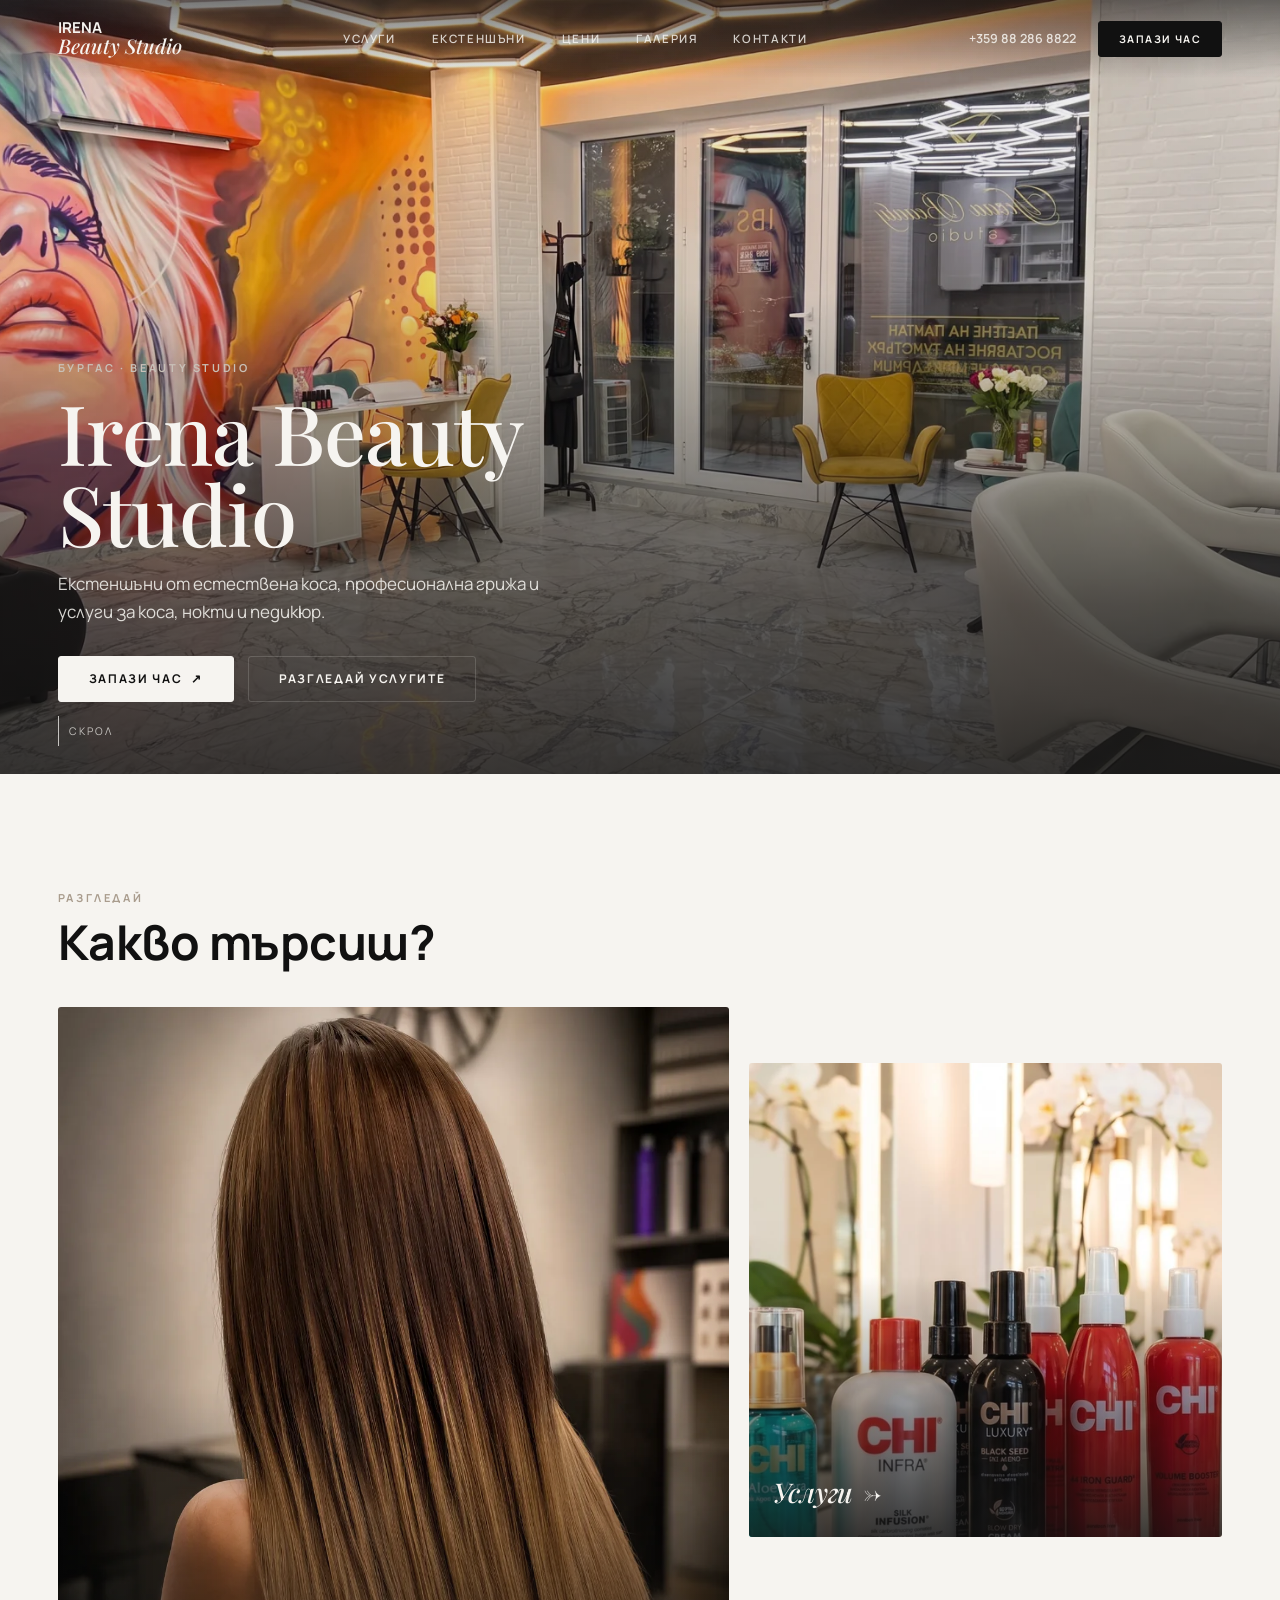
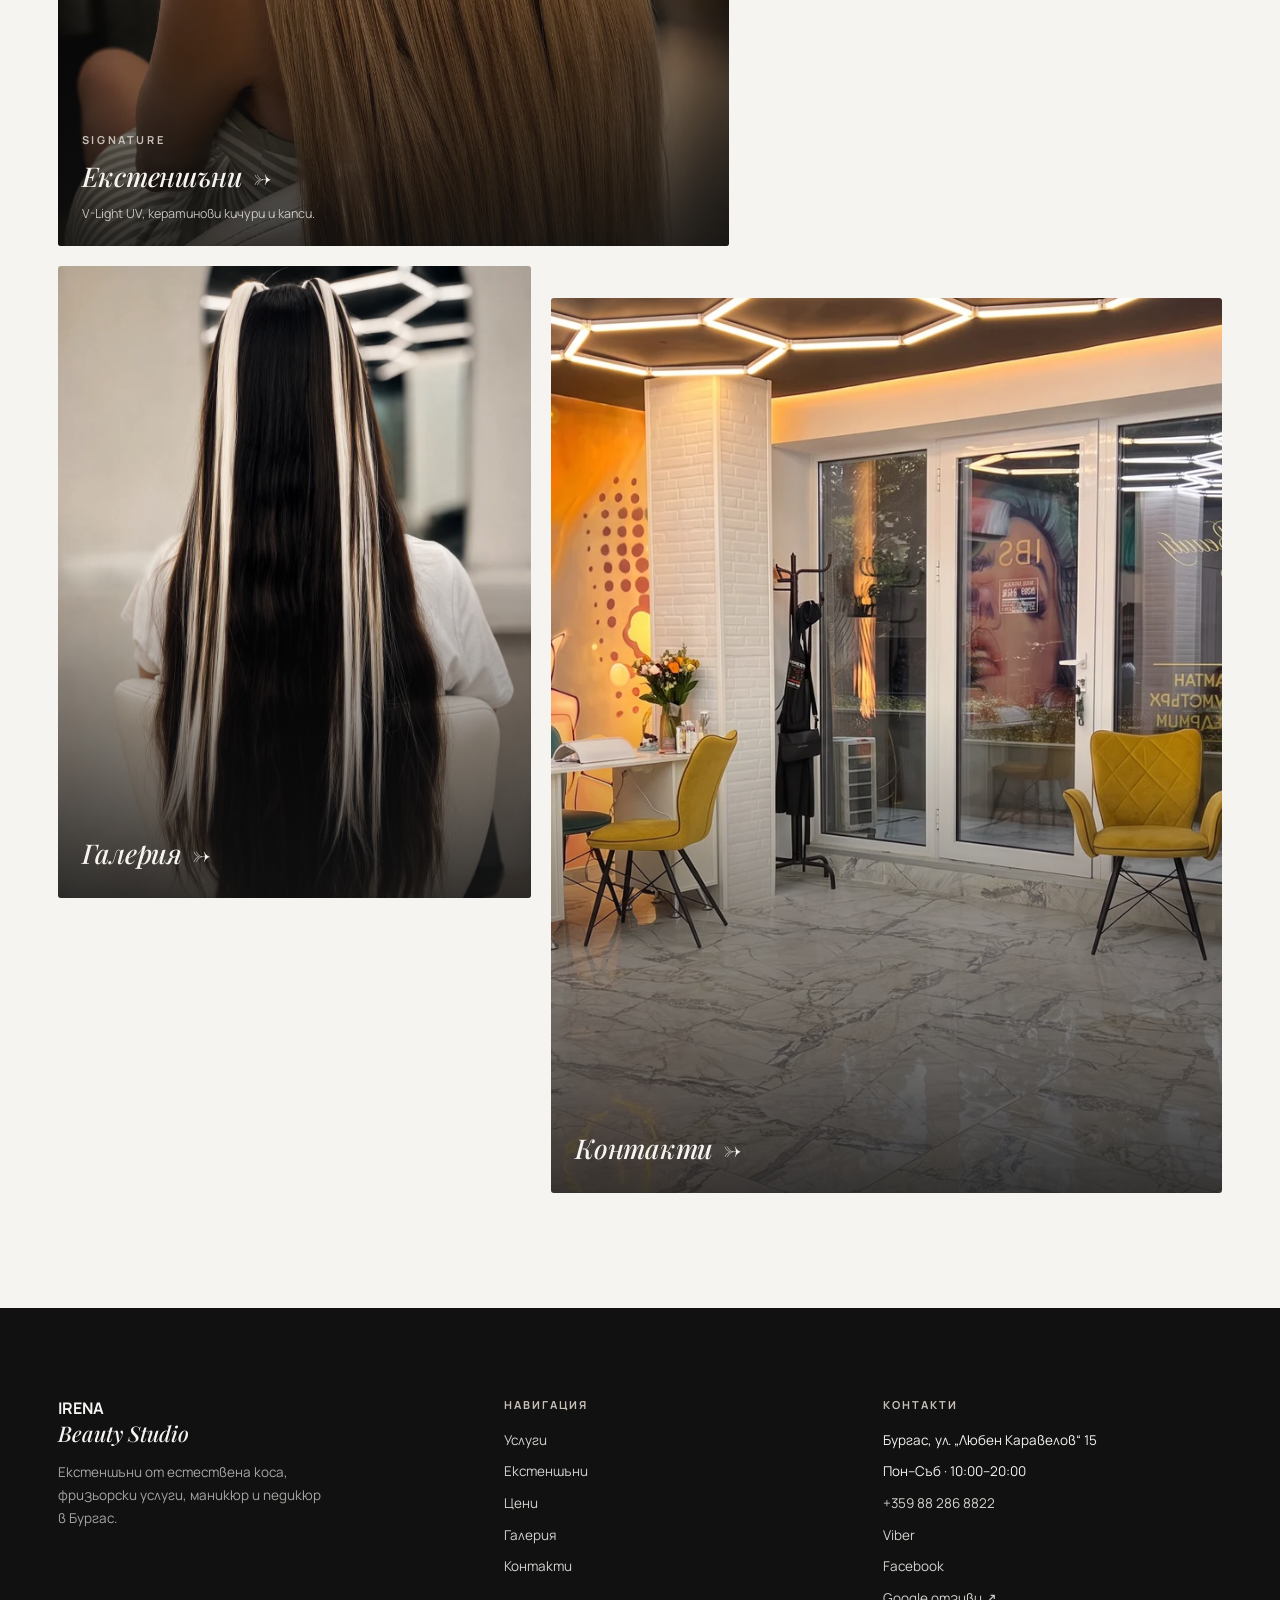
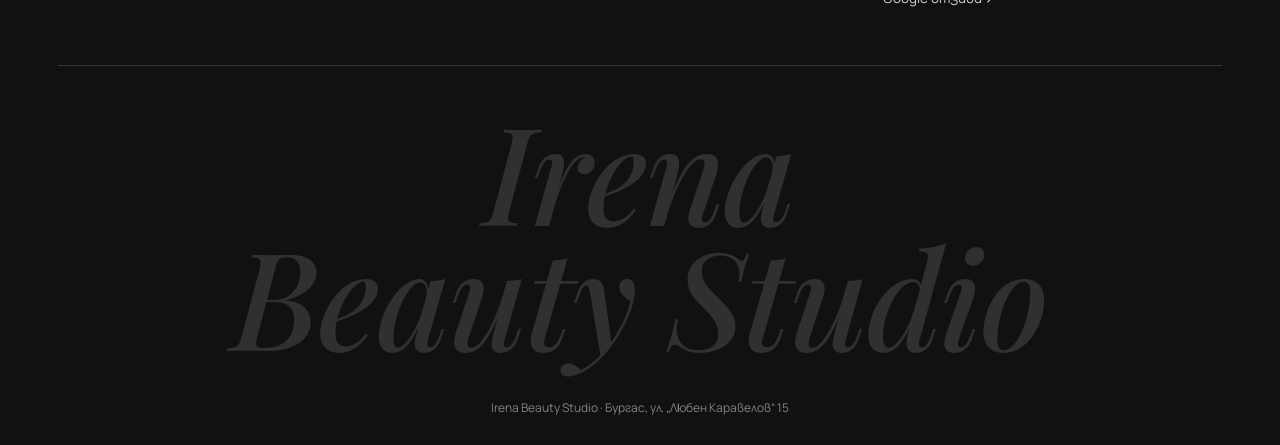
==== commit 1b79d47d: "Implement the editorial visual redesign across all six pages Rebuilds the design system per docs/sup" ====
--- a/index.html
+++ b/index.html
@@ -11,7 +11,7 @@
 <link rel="icon" href="favicon-16x16.png" type="image/png" sizes="16x16">
 <link rel="apple-touch-icon" href="apple-touch-icon.png">
 <link rel="manifest" href="manifest.json">
-<meta name="theme-color" content="#171513">
+<meta name="theme-color" content="#111111">
 <meta property="og:type" content="business.business">
 <meta property="og:site_name" content="Irena Beauty Studio">
 <meta property="og:title" content="Irena Beauty Studio — Бургас">
@@ -25,23 +25,8 @@
 <meta name="twitter:image" content="https://viktoriyahristova888-commits.github.io/irenabeautystudio/images/og-image.jpg">
 <link rel="preconnect" href="https://fonts.googleapis.com">
 <link rel="preconnect" href="https://fonts.gstatic.com" crossorigin>
-<link href="https://fonts.googleapis.com/css2?family=Jost:wght@400;500;600&family=Playfair+Display:ital,wght@0,500;0,600;1,500&display=swap" rel="stylesheet">
+<link href="https://fonts.googleapis.com/css2?family=Manrope:wght@400;500;600;700;800&family=Playfair+Display:ital,wght@0,500;0,600;1,500&display=swap" rel="stylesheet">
 <link rel="stylesheet" href="styles.css">
-<style>
-/* hero */
-.hero{position:relative;padding:96px 40px 56px;scroll-margin-top:0}
-.hero__bg{position:absolute;inset:0;z-index:-1}
-.hero__bg img{width:100%;height:100%;object-fit:cover;filter:brightness(.55)}
-.hero__bg:after{content:'';position:absolute;inset:0;background:linear-gradient(90deg,rgba(23,21,19,.92),rgba(23,21,19,.45) 60%,rgba(23,21,19,.72))}
-.hero__content{position:relative;max-width:600px}
-.hero h1{font-size:clamp(2.1rem,4.2vw,3.2rem);line-height:1.04;letter-spacing:-.02em;margin-top:12px}
-.hero h1 em{color:var(--gold);font-style:italic}
-.hero__actions{display:flex;gap:12px;flex-wrap:wrap;margin-top:22px}
-
-@media(max-width:760px){
-  .hero{padding:84px 20px 40px}
-}
-</style>
 <script type="application/ld+json">
 {
   "@context": "https://schema.org",
@@ -70,7 +55,7 @@
 <body>
 
 <header class="top">
-  <a class="logo" href="index.html">Irena <em>Beauty</em></a>
+  <a class="logo" href="index.html">Irena <span>Beauty Studio</span></a>
   <nav class="top__nav" aria-label="Основна навигация">
     <a href="services.html">Услуги</a>
     <a href="extensions.html">Екстеншъни</a>
@@ -80,62 +65,156 @@
   </nav>
   <div class="top__actions">
     <a class="top__phone" href="tel:+359882868822">+359 88 286 8822</a>
-    <a class="btn btn--gold btn--sm" href="contact.html">Запази час</a>
+    <a class="btn btn--ink btn--sm" href="contact.html">Запази час</a>
+    <button class="nav-toggle" id="navToggle" aria-label="Отвори меню" aria-expanded="false" aria-controls="navOverlay">
+      <span></span><span></span>
+    </button>
   </div>
 </header>
+<span id="topSentinel" class="sentinel"></span>
+
+<dialog class="nav-overlay" id="navOverlay">
+  <div class="nav-overlay__inner">
+    <div class="nav-overlay__top">
+      <a class="logo" href="index.html">Irena <span>Beauty Studio</span></a>
+      <button class="nav-overlay__close" data-nav-close aria-label="Затвори меню"></button>
+    </div>
+    <ul class="nav-overlay__links">
+      <li><a href="services.html">Услуги</a></li>
+      <li><a href="extensions.html">Екстеншъни</a></li>
+      <li><a href="pricing.html">Цени</a></li>
+      <li><a href="gallery.html">Галерия</a></li>
+      <li><a href="contact.html">Контакти</a></li>
+    </ul>
+    <a class="btn btn--ivory nav-overlay__cta" href="contact.html">Запази час ↗</a>
+    <div class="nav-overlay__foot">
+      <a href="tel:+359882868822">+359 88 286 8822</a>
+      <a href="viber://chat?number=%2B359882868822">Viber</a>
+      <a href="https://www.facebook.com/profile.php?id=61592300043325" target="_blank" rel="noopener">Facebook</a>
+      <span>Бургас, ул. „Любен Каравелов“ 15</span>
+    </div>
+  </div>
+</dialog>
 
 <section class="hero">
-  <div class="hero__bg"><img src="images/hero-main.webp" alt="Интериор на Irena Beauty Studio" width="1600" height="893" fetchpriority="high"></div>
+  <div class="hero__media"><img src="images/hero-main.webp" alt="Интериор на Irena Beauty Studio" width="1600" height="893" fetchpriority="high"></div>
+  <div class="hero__scrim"></div>
   <div class="hero__content">
-    <div class="kicker">Бургас · ул. „Любен Каравелов“ 15</div>
-    <h1>Irena <em>Beauty</em> Studio</h1>
-    <p class="lead">Екстеншъни от естествена коса, професионална грижа и услуги за коса, нокти и педикюр.</p>
+    <span class="eyebrow">Бургас · Beauty Studio</span>
+    <h1>Irena Beauty<br>Studio</h1>
+    <p class="lead lead--on-dark">Екстеншъни от естествена коса, професионална грижа и услуги за коса, нокти и педикюр.</p>
     <div class="hero__actions">
-      <a class="btn btn--gold" href="contact.html">Запази час ↗</a>
-      <a class="btn" href="gallery.html">Виж галерията</a>
-    </div>
-  </div>
+      <a class="btn btn--ivory" href="contact.html">Запази час <span class="arrow">↗</span></a>
+      <a class="btn btn--outline-ivory" href="services.html">Разгледай услугите</a>
+    </div>
+  </div>
+  <div class="hero__scroll" aria-hidden="true"><i></i> Скрол</div>
 </section>
 
 <section class="section reveal">
   <div class="section-head">
-    <div class="kicker">Разгледай</div>
+    <span class="eyebrow">Разгледай</span>
     <h2>Какво търсиш?</h2>
   </div>
-  <div class="funnel-grid">
-    <a class="funnel-card" href="extensions.html">
+  <div class="mosaic">
+    <a class="mosaic__tile mosaic__tile--a" href="extensions.html">
       <img src="images/gallery/g41.webp" alt="Екстеншъни от естествена коса" width="1100" height="1467" loading="lazy">
-      <span class="funnel-card__label"><h3>Екстеншъни</h3></span>
-    </a>
-    <a class="funnel-card" href="services.html">
-      <img src="images/produkti-shelf.webp" alt="Услуги" width="1000" height="563" loading="lazy">
-      <span class="funnel-card__label"><h3>Услуги</h3></span>
-    </a>
-    <a class="funnel-card" href="gallery.html">
+      <span class="mosaic__label">
+        <span class="eyebrow">Signature</span>
+        <h3>Екстеншъни <span class="arrow">→</span></h3>
+        <p>V-Light UV, кератинови кичури и капси.</p>
+      </span>
+    </a>
+    <a class="mosaic__tile mosaic__tile--b" href="services.html">
+      <img src="images/produkti-shelf.webp" alt="Услуги за коса и нокти" width="1000" height="563" loading="lazy">
+      <span class="mosaic__label">
+        <h3>Услуги <span class="arrow">→</span></h3>
+      </span>
+    </a>
+    <a class="mosaic__tile mosaic__tile--c" href="gallery.html">
       <img src="images/gallery/g66.webp" alt="Галерия с реални резултати" width="1100" height="1467" loading="lazy">
-      <span class="funnel-card__label"><h3>Галерия</h3></span>
-    </a>
-    <a class="funnel-card" href="contact.html">
-      <img src="images/hero-main.webp" alt="Контакти и запазване на час" width="1600" height="893" loading="lazy">
-      <span class="funnel-card__label"><h3>Контакти</h3></span>
+      <span class="mosaic__label">
+        <h3>Галерия <span class="arrow">→</span></h3>
+      </span>
+    </a>
+    <a class="mosaic__tile mosaic__tile--d" href="contact.html">
+      <img src="images/hero-contact.webp" alt="Контакти и запазване на час" width="1800" height="1005" loading="lazy">
+      <span class="mosaic__label">
+        <h3>Контакти <span class="arrow">→</span></h3>
+      </span>
     </a>
   </div>
 </section>
 
-<footer>
-  Irena Beauty Studio · Бургас, ул. „Любен Каравелов“ 15 · <a href="tel:+359882868822">+359 88 286 8822</a> · <a href="viber://chat?number=%2B359882868822">Viber</a> · <a href="https://www.facebook.com/profile.php?id=61592300043325" target="_blank" rel="noopener">Facebook</a> · <a href="https://www.google.com/maps/place/Irena+Beauty+Studio/@42.4995129,27.4697753,17z/data=!3m1!4b1!4m6!3m5!1s0x40a69512928afc09:0x32889e9de14c91b3!8m2!3d42.4995129!4d27.4697753!16s%2Fg%2F11ntpxrgth" target="_blank" rel="noopener">Google отзиви</a>
+<footer class="foot">
+  <div class="foot__grid">
+    <div class="foot__brand">
+      <a class="logo" href="index.html">Irena <span>Beauty Studio</span></a>
+      <p>Екстеншъни от естествена коса, фризьорски услуги, маникюр и педикюр в Бургас.</p>
+    </div>
+    <div>
+      <h4>Навигация</h4>
+      <ul class="foot__list">
+        <li><a href="services.html">Услуги</a></li>
+        <li><a href="extensions.html">Екстеншъни</a></li>
+        <li><a href="pricing.html">Цени</a></li>
+        <li><a href="gallery.html">Галерия</a></li>
+        <li><a href="contact.html">Контакти</a></li>
+      </ul>
+    </div>
+    <div>
+      <h4>Контакти</h4>
+      <ul class="foot__list">
+        <li>Бургас, ул. „Любен Каравелов“ 15</li>
+        <li>Пон–Съб · 10:00–20:00</li>
+        <li><a href="tel:+359882868822">+359 88 286 8822</a></li>
+        <li><a href="viber://chat?number=%2B359882868822">Viber</a></li>
+        <li><a href="https://www.facebook.com/profile.php?id=61592300043325" target="_blank" rel="noopener">Facebook</a></li>
+        <li><a href="https://www.google.com/maps/place/Irena+Beauty+Studio/@42.4995129,27.4697753,17z/data=!3m1!4b1!4m6!3m5!1s0x40a69512928afc09:0x32889e9de14c91b3!8m2!3d42.4995129!4d27.4697753!16s%2Fg%2F11ntpxrgth" target="_blank" rel="noopener">Google отзиви ↗</a></li>
+      </ul>
+    </div>
+  </div>
+  <span class="foot__wordmark">Irena<br>Beauty Studio</span>
+  <div class="foot__bottom">Irena Beauty Studio · Бургас, ул. „Любен Каравелов“ 15</div>
 </footer>
 
+<div class="book-bar"><a class="btn btn--ink" href="contact.html">Запази час <span class="arrow">↗</span></a></div>
+
 <script>
-const reduceMotion = window.matchMedia('(prefers-reduced-motion: reduce)').matches;
-if (!reduceMotion && 'IntersectionObserver' in window) {
-  const io = new IntersectionObserver(entries => {
-    entries.forEach(e => { if (e.isIntersecting) { e.target.classList.add('is-visible'); io.unobserve(e.target); } });
-  }, {threshold: .12});
-  document.querySelectorAll('.reveal').forEach(el => io.observe(el));
-} else {
-  document.querySelectorAll('.reveal').forEach(el => el.classList.add('is-visible'));
-}
+(function(){
+  const reduceMotion = window.matchMedia('(prefers-reduced-motion: reduce)').matches;
+  if (!reduceMotion && 'IntersectionObserver' in window) {
+    const io = new IntersectionObserver(entries => {
+      entries.forEach(e => { if (e.isIntersecting) { e.target.classList.add('is-visible'); io.unobserve(e.target); } });
+    }, {threshold: .12});
+    document.querySelectorAll('.reveal').forEach(el => io.observe(el));
+  } else {
+    document.querySelectorAll('.reveal').forEach(el => el.classList.add('is-visible'));
+  }
+})();
+
+(function(){
+  const topBar = document.querySelector('.top');
+  const sentinel = document.getElementById('topSentinel');
+  if (topBar && sentinel && 'IntersectionObserver' in window) {
+    const hio = new IntersectionObserver(([e]) => {
+      topBar.classList.toggle('top--solid', !e.isIntersecting);
+    }, {threshold: 0});
+    hio.observe(sentinel);
+  }
+})();
+
+(function(){
+  const navToggle = document.getElementById('navToggle');
+  const navOverlay = document.getElementById('navOverlay');
+  if (!navToggle || !navOverlay) return;
+  const openNav = () => { navOverlay.showModal(); navToggle.setAttribute('aria-expanded','true'); };
+  const closeNav = () => { navOverlay.close(); };
+  navToggle.addEventListener('click', openNav);
+  navOverlay.querySelectorAll('[data-nav-close], a').forEach(el => el.addEventListener('click', closeNav));
+  navOverlay.addEventListener('click', e => { if (e.target === navOverlay) closeNav(); });
+  navOverlay.addEventListener('close', () => navToggle.setAttribute('aria-expanded','false'));
+})();
 </script>
 </body>
 </html>
--- a/styles.css
+++ b/styles.css
@@ -1,99 +1,235 @@
+/* ===========================================================
+   Irena Beauty Studio — editorial design system
+   =========================================================== */
+
 :root{
-  --black:#171513;
-  --dark:#211d1a;
-  --cream:#eee8df;
-  --gold:#b58d58;
-  --gold-deep:#9b7446;
-  --muted:#a99e91;
-  --line:rgba(238,232,223,.16);
+  --ink:#111111;
+  --ink-soft:#1b1b1b;
+  --ivory:#f6f4f0;
+  --white:#ffffff;
+  --stone:#c8c0b7;
+  --taupe:#a99c8d;
+  --line:rgba(17,17,17,.12);
+  --line-dark:rgba(246,244,240,.16);
   --serif:'Playfair Display',Georgia,serif;
-  --sans:'Jost',Arial,sans-serif;
-}
+  --sans:'Manrope',Arial,sans-serif;
+  --radius:3px;
+  --container:1440px;
+  --container-narrow:900px;
+  --gutter:clamp(20px,4.5vw,64px);
+  --header-h:78px;
+  --header-h-mobile:60px;
+  --book-bar-h:64px;
+}
+
 *{box-sizing:border-box}
 html{scroll-behavior:smooth}
-@media(prefers-reduced-motion:reduce){html{scroll-behavior:auto}*{transition-duration:.01ms!important;animation-duration:.01ms!important}}
-body{margin:0;background:var(--black);color:var(--cream);font-family:var(--sans);font-size:16px;line-height:1.6;-webkit-font-smoothing:antialiased}
+@media(prefers-reduced-motion:reduce){
+  html{scroll-behavior:auto}
+  *{transition-duration:.01ms!important;animation-duration:.01ms!important;scroll-behavior:auto!important}
+}
+body{margin:0;background:var(--ivory);color:var(--ink);font-family:var(--sans);font-size:16px;line-height:1.6;-webkit-font-smoothing:antialiased;text-rendering:optimizeLegibility}
 button,a{font:inherit;color:inherit}
 a{text-decoration:none}
-button{border:0;background:none;cursor:pointer}
+button{border:0;background:none;cursor:pointer;padding:0}
 img{max-width:100%;display:block}
-:focus-visible{outline:2px solid var(--gold);outline-offset:3px}
+ul,ol{margin:0}
+:focus-visible{outline:2px solid var(--ink);outline-offset:3px}
 [hidden]{display:none!important}
 
-.kicker{font-size:11px;letter-spacing:.28em;text-transform:uppercase;color:var(--gold);font-weight:600}
-h1,h2,h3{font-family:var(--serif);font-weight:500;text-wrap:balance;margin:0}
-.lead{max-width:520px;color:#d0c5b8;line-height:1.65;margin:14px 0 0;font-size:16px}
-.btn{display:inline-flex;align-items:center;justify-content:center;gap:6px;padding:13px 22px;border:1px solid var(--line);font-size:11px;letter-spacing:.16em;text-transform:uppercase;transition:.2s;border-radius:2px}
-.btn:hover{border-color:var(--gold);color:var(--gold)}
-.btn--gold{background:var(--gold);border-color:var(--gold);color:#fff}
-.btn--gold:hover{background:var(--gold-deep);color:#fff}
-.btn--sm{padding:9px 16px;font-size:10px}
-
-/* header */
-.top{position:sticky;top:0;z-index:10;display:flex;align-items:center;justify-content:space-between;gap:20px;padding:0 40px;height:62px;background:rgba(23,21,19,.92);backdrop-filter:blur(6px);border-bottom:1px solid var(--line)}
-.logo{font:500 22px var(--serif);letter-spacing:.02em;color:var(--cream)}
-.logo em{color:var(--gold);font-style:italic}
-.top__nav{display:flex;gap:30px;flex:1;justify-content:center}
-.top__nav a{font-size:11px;letter-spacing:.16em;text-transform:uppercase;color:#c7bbad}
-.top__nav a:hover,.top__nav a.active,.top__nav a[aria-current]{color:var(--gold)}
-.top__actions{display:flex;align-items:center;gap:16px}
-.top__phone{font-size:12px;color:var(--cream);white-space:nowrap}
-.top__phone:hover{color:var(--gold)}
-
-/* sections */
-.section{padding:56px 40px;scroll-margin-top:62px;max-width:1180px;margin:0 auto}
-.section--alt{background:var(--dark)}
-.section-head{max-width:640px;margin:0 auto 28px}
-.section-head h2{font-size:clamp(1.7rem,3.2vw,2.2rem);margin-top:8px}
-.section-lead{color:var(--muted);margin-top:12px;font-size:15px;max-width:60ch}
-
-/* inner-page head (Екстеншъни / Цени / Контакти) */
-.page-head{max-width:640px;margin:0 auto 8px;padding:48px 40px 0}
-.page-head h1{font-size:clamp(1.9rem,3.6vw,2.6rem);margin-top:8px}
-.page-head .lead{margin-top:10px}
-@media(max-width:760px){
-  .page-head{padding:36px 20px 0}
-}
-
-/* shared tab/filter control (pricing + gallery filters) */
-.tabbar{display:none}
-.vh-radio{position:absolute;width:1px;height:1px;overflow:hidden;opacity:0;pointer-events:none}
-.tab{display:inline-flex;padding:10px 20px;border:1px solid var(--line);border-radius:999px;font-size:11px;letter-spacing:.12em;text-transform:uppercase;cursor:pointer;transition:.2s}
-.tab:hover{border-color:var(--gold)}
-.vh-radio:focus-visible + .tab{outline:2px solid var(--gold);outline-offset:3px}
-.tab--sm{padding:11px 14px;font-size:10px}
+/* ---------- type ---------- */
+h1,h2,h3,h4{font-family:var(--sans);font-weight:700;letter-spacing:-.01em;text-wrap:balance;margin:0;color:var(--ink)}
+.eyebrow{font-family:var(--sans);font-size:11px;letter-spacing:.24em;text-transform:uppercase;color:var(--taupe);font-weight:700;display:block}
+.lead{max-width:52ch;color:#4a4642;line-height:1.65;margin:16px 0 0;font-size:16px}
+.lead--on-dark{color:rgba(246,244,240,.86);font-size:17px}
+.num{font-family:var(--serif);font-style:italic;font-variant-numeric:tabular-nums}
+
+/* ---------- layout ---------- */
+.container{max-width:var(--container);margin:0 auto;padding:0 var(--gutter)}
+.container--narrow{max-width:var(--container-narrow)}
+.section{padding:clamp(56px,9vw,120px) var(--gutter);max-width:var(--container);margin:0 auto}
+.section--dark{background:var(--ink);color:var(--ivory)}
+.section--dark .eyebrow{color:var(--stone)}
+.section--dark .lead{color:rgba(246,244,240,.72)}
+.section-head{max-width:640px;margin:0 0 40px}
+.section-head h2{font-size:clamp(1.9rem,4vw,3rem);margin-top:10px;line-height:1.05}
+.section-head--center{margin-left:auto;margin-right:auto;text-align:center}
+.section-lead{color:#4a4642;margin-top:14px;font-size:15px;max-width:60ch}
+.section--dark .section-lead{color:rgba(246,244,240,.68)}
+
+/* ---------- visually hidden (radio inputs / honeypot) ---------- */
+.vh-radio{position:absolute;width:1px;height:1px;overflow:hidden;opacity:0;pointer-events:none;white-space:nowrap;clip:rect(0 0 0 0)}
+
+/* ---------- buttons ---------- */
+.btn{display:inline-flex;align-items:center;justify-content:center;gap:9px;padding:16px 30px;border-radius:var(--radius);font:700 12px/1 var(--sans);letter-spacing:.14em;text-transform:uppercase;transition:background .25s ease,color .25s ease,border-color .25s ease;white-space:nowrap}
+.btn .arrow{transition:transform .25s cubic-bezier(.2,.8,.2,1);display:inline-block}
+.btn:hover .arrow{transform:translateX(4px)}
+.btn--sm{padding:12px 20px;font-size:10.5px}
+
+.btn--ink{background:var(--ink);color:var(--ivory);border:1px solid var(--ink)}
+.btn--ink:hover{background:var(--ink-soft);border-color:var(--ink-soft)}
+
+.btn--ivory{background:var(--ivory);color:var(--ink);border:1px solid var(--ivory)}
+.btn--ivory:hover{background:var(--white)}
+
+.btn--outline-ink{background:transparent;color:var(--ink);border:1px solid var(--line)}
+.btn--outline-ink:hover{border-color:var(--ink)}
+
+.btn--outline-ivory{background:transparent;color:var(--ivory);border:1px solid var(--line-dark)}
+.btn--outline-ivory:hover{border-color:var(--ivory)}
+
+.btn--text{padding:0;border:0;background:none;gap:7px;font:700 12px/1 var(--sans);letter-spacing:.12em;text-transform:uppercase}
+.btn--text .arrow{transform:translateX(0)}
+.btn--text:hover .arrow{transform:translateX(4px)}
+
+/* ---------- header ---------- */
+.sentinel{position:absolute;top:0;height:1px;width:1px}
+.top{position:fixed;top:0;left:0;right:0;z-index:60;display:flex;align-items:center;justify-content:space-between;gap:24px;padding:0 var(--gutter);height:var(--header-h);color:var(--ivory);transition:background-color .35s ease,border-color .35s ease,color .35s ease,height .35s ease}
+.top:before{content:'';position:absolute;inset:0;background:linear-gradient(180deg,rgba(17,17,17,.55),rgba(17,17,17,0));z-index:-1;opacity:1;transition:opacity .35s ease}
+.top--solid{background:rgba(246,244,240,.94);backdrop-filter:blur(10px);color:var(--ink);border-bottom:1px solid var(--line);height:calc(var(--header-h) - 12px)}
+.top--solid:before{opacity:0}
+.logo{font:700 15px/1 var(--sans);letter-spacing:.01em;color:inherit;text-transform:uppercase}
+.logo span{display:block;font-family:var(--serif);font-style:italic;font-weight:500;text-transform:none;letter-spacing:0;font-size:1.35em;line-height:1.1}
+
+.top__nav{display:flex;gap:36px;align-items:center}
+.top__nav a{font-size:11.5px;letter-spacing:.14em;text-transform:uppercase;font-weight:600;color:inherit;opacity:.82;position:relative;padding:4px 0}
+.top__nav a:after{content:'';position:absolute;left:0;right:100%;bottom:0;height:1px;background:currentColor;transition:right .25s ease}
+.top__nav a:hover,.top__nav a[aria-current]{opacity:1}
+.top__nav a:hover:after,.top__nav a[aria-current]:after{right:0}
+
+.top__actions{display:flex;align-items:center;gap:22px}
+.top__phone{font-size:12.5px;font-weight:600;color:inherit;opacity:.85;white-space:nowrap}
+.top__phone:hover{opacity:1}
+.nav-toggle{display:none;flex-direction:column;justify-content:center;gap:5px;width:34px;height:34px;color:inherit}
+.nav-toggle span{display:block;width:22px;height:1.5px;background:currentColor;transition:transform .25s ease,opacity .25s ease}
+
+@media(max-width:880px){
+  .top__nav{display:none}
+  .top__phone{display:none}
+  .nav-toggle{display:flex}
+}
+@media(max-width:760px){
+  .top{padding:0 20px;height:var(--header-h-mobile)}
+  .top--solid{height:calc(var(--header-h-mobile) - 6px)}
+}
+
+/* ---------- mobile nav overlay ---------- */
+dialog.nav-overlay{position:fixed;inset:0;width:100%;height:100dvh;height:100vh;max-width:none;max-height:none;margin:0;padding:0;border:0;background:var(--ink);color:var(--ivory)}
+dialog.nav-overlay::backdrop{background:rgba(17,17,17,.7)}
+.nav-overlay__inner{display:flex;flex-direction:column;height:100%;padding:20px 24px calc(24px + env(safe-area-inset-bottom,0px));overflow-y:auto}
+.nav-overlay__top{display:flex;align-items:center;justify-content:space-between}
+.nav-overlay__close{width:38px;height:38px;position:relative;color:var(--ivory)}
+.nav-overlay__close:before,.nav-overlay__close:after{content:'';position:absolute;top:50%;left:50%;width:20px;height:1.5px;background:currentColor}
+.nav-overlay__close:before{transform:translate(-50%,-50%) rotate(45deg)}
+.nav-overlay__close:after{transform:translate(-50%,-50%) rotate(-45deg)}
+.nav-overlay__links{list-style:none;margin:auto 0;padding:0;display:flex;flex-direction:column;gap:6px}
+.nav-overlay__links a{font-family:var(--serif);font-size:clamp(2rem,9vw,2.6rem);font-weight:500;font-style:italic;color:var(--ivory);padding:8px 0;display:inline-block}
+.nav-overlay__cta{margin-top:28px}
+.nav-overlay__foot{display:flex;flex-wrap:wrap;gap:14px 22px;margin-top:32px;padding-top:22px;border-top:1px solid var(--line-dark);font-size:12px;letter-spacing:.08em;text-transform:uppercase;color:rgba(246,244,240,.7)}
+.nav-overlay__foot a:hover{color:var(--ivory)}
+
+/* ---------- persistent mobile booking bar ---------- */
+.book-bar{display:none}
+@media(max-width:760px){
+  .book-bar{position:fixed;left:0;right:0;bottom:0;z-index:50;display:flex;align-items:stretch;background:var(--ink);border-top:1px solid var(--line-dark);padding-bottom:env(safe-area-inset-bottom,0px)}
+  .book-bar a{flex:1;justify-content:center;border-radius:0;padding:17px 20px;border:0}
+  body{padding-bottom:calc(var(--book-bar-h) + env(safe-area-inset-bottom,0px))}
+}
+
+/* ---------- hero ---------- */
+.hero{position:relative;min-height:86vh;display:flex;align-items:flex-end;padding:calc(var(--header-h) + 40px) var(--gutter) 72px;overflow:hidden}
+.hero__media{position:absolute;inset:0;z-index:-2}
+.hero__media img{width:100%;height:100%;object-fit:cover;object-position:center 30%}
+.hero__scrim{position:absolute;inset:0;z-index:-1;background:linear-gradient(180deg,rgba(17,17,17,.05) 0%,rgba(17,17,17,.1) 38%,rgba(17,17,17,.66) 78%,rgba(17,17,17,.82) 100%)}
+.hero__content{position:relative;max-width:640px;color:var(--ivory)}
+.hero__content .eyebrow{color:var(--stone)}
+.hero h1{font-family:var(--serif);font-weight:500;font-size:clamp(2.6rem,7vw,5.2rem);line-height:.98;letter-spacing:-.01em;color:var(--ivory);margin-top:14px}
+.hero__actions{display:flex;gap:14px;flex-wrap:wrap;margin-top:30px}
+.hero--short{min-height:64vh}
+.hero__scroll{position:absolute;left:var(--gutter);bottom:28px;display:flex;align-items:center;gap:10px;color:var(--ivory);opacity:.75;font-size:10.5px;letter-spacing:.2em;text-transform:uppercase}
+.hero__scroll i{width:1px;height:30px;background:currentColor;display:block;position:relative;overflow:hidden}
+.hero__scroll i:after{content:'';position:absolute;left:0;top:-100%;width:100%;height:100%;background:var(--ivory);animation:scrollcue 1.8s ease-in-out infinite}
+@keyframes scrollcue{0%{top:-100%}60%{top:100%}100%{top:100%}}
+@media(prefers-reduced-motion:reduce){.hero__scroll i:after{animation:none;top:0}}
+@media(max-width:760px){
+  .hero{padding:calc(var(--header-h-mobile) + 28px) 20px 52px;min-height:78vh}
+  .hero--short{min-height:56vh}
+  .hero__scroll{display:none}
+}
+
+/* ---------- scroll reveal ---------- */
+.reveal{opacity:0;transform:translateY(26px);transition:opacity .8s ease,transform .8s cubic-bezier(.16,.8,.2,1)}
+.reveal.is-visible{opacity:1;transform:none}
+
+/* ---------- asymmetric mosaic ---------- */
+.mosaic{display:grid;grid-template-columns:repeat(12,1fr);gap:clamp(10px,2vw,20px)}
+.mosaic__tile{position:relative;display:block;overflow:hidden;border-radius:var(--radius);background:var(--ink-soft)}
+.mosaic__tile img{width:100%;height:100%;object-fit:cover;transition:transform .6s cubic-bezier(.2,.8,.2,1)}
+.mosaic__tile:hover img{transform:scale(1.035)}
+.mosaic__tile:after{content:'';position:absolute;inset:0;background:linear-gradient(180deg,rgba(17,17,17,0) 45%,rgba(17,17,17,.82) 100%);pointer-events:none}
+.mosaic__label{position:absolute;left:0;right:0;bottom:0;padding:22px 24px;z-index:1;color:var(--ivory)}
+.mosaic__label .eyebrow{color:var(--stone);margin-bottom:6px}
+.mosaic__label h3{font-family:var(--serif);font-weight:500;font-style:italic;font-size:clamp(1.25rem,2.4vw,1.7rem);color:var(--ivory);display:flex;align-items:center;gap:10px}
+.mosaic__label h3 .arrow{transition:transform .3s cubic-bezier(.2,.8,.2,1);font-style:normal}
+.mosaic__tile:hover h3 .arrow{transform:translateX(5px)}
+.mosaic__label p{margin:6px 0 0;font-size:12.5px;color:rgba(246,244,240,.75);max-width:34ch}
+
+.mosaic__tile--a{grid-column:1/8;aspect-ratio:4/5}
+.mosaic__tile--b{grid-column:8/13;aspect-ratio:1/1;margin-top:56px}
+.mosaic__tile--c{grid-column:1/6;aspect-ratio:3/4}
+.mosaic__tile--d{grid-column:6/13;aspect-ratio:3/4;margin-top:32px}
+
+@media(max-width:900px){
+  .mosaic__tile--a,.mosaic__tile--b,.mosaic__tile--c,.mosaic__tile--d{grid-column:1/13;margin-top:0}
+  .mosaic__tile--a{aspect-ratio:4/3}
+  .mosaic__tile--b,.mosaic__tile--c,.mosaic__tile--d{aspect-ratio:16/11}
+}
+
+/* ---------- CTA band ---------- */
+.cta-band{text-align:center;padding:clamp(52px,8vw,88px) var(--gutter);background:var(--ink);color:var(--ivory)}
+.cta-band h2{font-size:clamp(1.7rem,3.4vw,2.4rem);color:var(--ivory)}
+.cta-band .lead{margin:12px auto 26px;max-width:480px;color:rgba(246,244,240,.72)}
+
+/* ---------- FAQ ---------- */
+.faq{max-width:760px}
+.faq details{border-bottom:1px solid var(--line);padding:22px 0}
+.faq summary{cursor:pointer;font:700 17px/1.4 var(--sans);color:var(--ink);list-style:none;display:flex;justify-content:space-between;align-items:center;gap:20px}
+.faq summary::-webkit-details-marker{display:none}
+.faq summary .sign{position:relative;width:16px;height:16px;flex-shrink:0}
+.faq summary .sign:before,.faq summary .sign:after{content:'';position:absolute;top:50%;left:50%;background:var(--ink);transition:transform .25s ease}
+.faq summary .sign:before{width:16px;height:1.5px;transform:translate(-50%,-50%)}
+.faq summary .sign:after{width:1.5px;height:16px;transform:translate(-50%,-50%)}
+.faq details[open] summary .sign:after{transform:translate(-50%,-50%) rotate(90deg);opacity:0}
+.faq details p{color:#4a4642;margin:14px 0 0;font-size:14.5px;line-height:1.7;max-width:64ch}
+.faq details p strong{color:var(--ink)}
+
+/* ---------- footer ---------- */
+.foot{background:var(--ink);color:var(--ivory);padding:clamp(56px,8vw,88px) var(--gutter) 0}
+.foot__grid{display:grid;grid-template-columns:1.2fr 1fr 1fr;gap:40px;padding-bottom:56px;border-bottom:1px solid var(--line-dark)}
+.foot__brand .logo{font-size:16px}
+.foot__brand p{margin:16px 0 0;color:rgba(246,244,240,.65);font-size:13.5px;max-width:34ch;line-height:1.7}
+.foot h4{font-size:11px;letter-spacing:.18em;text-transform:uppercase;color:var(--stone);margin-bottom:16px;font-weight:700}
+.foot__list{list-style:none;padding:0;margin:0;display:flex;flex-direction:column;gap:10px;font-size:13.5px}
+.foot__list a{color:rgba(246,244,240,.85)}
+.foot__list a:hover{color:var(--ivory)}
+.foot__wordmark{display:block;text-align:center;font-family:var(--serif);font-style:italic;font-weight:500;line-height:.92;letter-spacing:-.01em;color:rgba(246,244,240,.14);font-size:clamp(2.6rem,12vw,8.5rem);padding:.3em 0;user-select:none}
+.foot__bottom{text-align:center;padding:0 0 28px;font-size:12px;color:rgba(246,244,240,.5)}
+@media(max-width:760px){
+  .foot__grid{grid-template-columns:1fr;gap:32px}
+}
+
+/* ---------- shared tab/filter control (pricing + gallery) ---------- */
+.tabbar{display:none;gap:28px;flex-wrap:wrap;margin-bottom:32px;border-bottom:1px solid var(--line);padding-bottom:0}
+.tab{display:inline-flex;padding:0 0 14px;font-size:11.5px;letter-spacing:.14em;text-transform:uppercase;font-weight:700;cursor:pointer;color:#8a8580;position:relative;transition:color .2s ease}
+.tab:after{content:'';position:absolute;left:0;right:0;bottom:-1px;height:2px;background:var(--ink);transform:scaleX(0);transition:transform .25s ease}
+.vh-radio:focus-visible + .tab{outline:2px solid var(--ink);outline-offset:3px}
+.tab--sm{padding:8px 15px;font-size:10px;border:1px solid var(--line);border-radius:var(--radius);color:var(--ink)}
+.tab--sm:after{display:none}
 .panel{display:none}
 @supports selector(:has(a)){
-  .tabbar{display:flex;gap:10px;flex-wrap:wrap;margin-bottom:24px}
-}
-
-/* scroll reveal */
-.reveal{opacity:0;transform:translateY(22px) scale(.985);transition:opacity .7s ease,transform .7s cubic-bezier(.16,.8,.2,1)}
-.reveal.is-visible{opacity:1;transform:none}
-
-/* funnel cards — used on the home hub and the Услуги overview */
-.funnel-grid{display:grid;grid-template-columns:repeat(4,1fr);gap:16px}
-.funnel-card{position:relative;display:block;overflow:hidden;aspect-ratio:3/4;border:1px solid var(--line)}
-.funnel-card img{width:100%;height:100%;object-fit:cover;transition:transform .5s cubic-bezier(.2,.8,.2,1)}
-.funnel-card:hover img{transform:scale(1.045)}
-.funnel-card:after{content:'';position:absolute;left:0;right:0;bottom:0;height:70%;background:linear-gradient(transparent,rgba(23,21,19,.6) 40%,rgba(23,21,19,.95) 100%);pointer-events:none}
-.funnel-card__label{position:absolute;left:0;right:0;bottom:0;padding:16px;z-index:1}
-.funnel-card__label h3{font-size:19px;color:var(--cream)}
-.funnel-card__label p{margin:4px 0 0;font-size:12px;color:var(--muted);max-width:none}
-@media(max-width:900px){
-  .funnel-grid{grid-template-columns:repeat(2,1fr)}
-}
-
-.cta-band{text-align:center;padding:44px 40px;background:var(--dark);border-top:1px solid var(--line)}
-.cta-band h2{font-size:clamp(1.5rem,3vw,2.1rem)}
-.cta-band .lead{margin:10px auto 22px;max-width:480px}
-
-footer{padding:36px 40px;text-align:center;border-top:1px solid var(--line);font-size:12px;color:var(--muted)}
-footer a:hover{color:var(--gold)}
-
-@media(max-width:760px){
-  .top{padding:0 20px;height:56px}
-  .top__nav{display:none}
-  .top__phone{display:none}
-  .section{padding:40px 20px}
-}
+  .tabbar{display:flex}
+}
+
+@media(max-width:600px){
+  .tabbar{gap:20px}
+}
